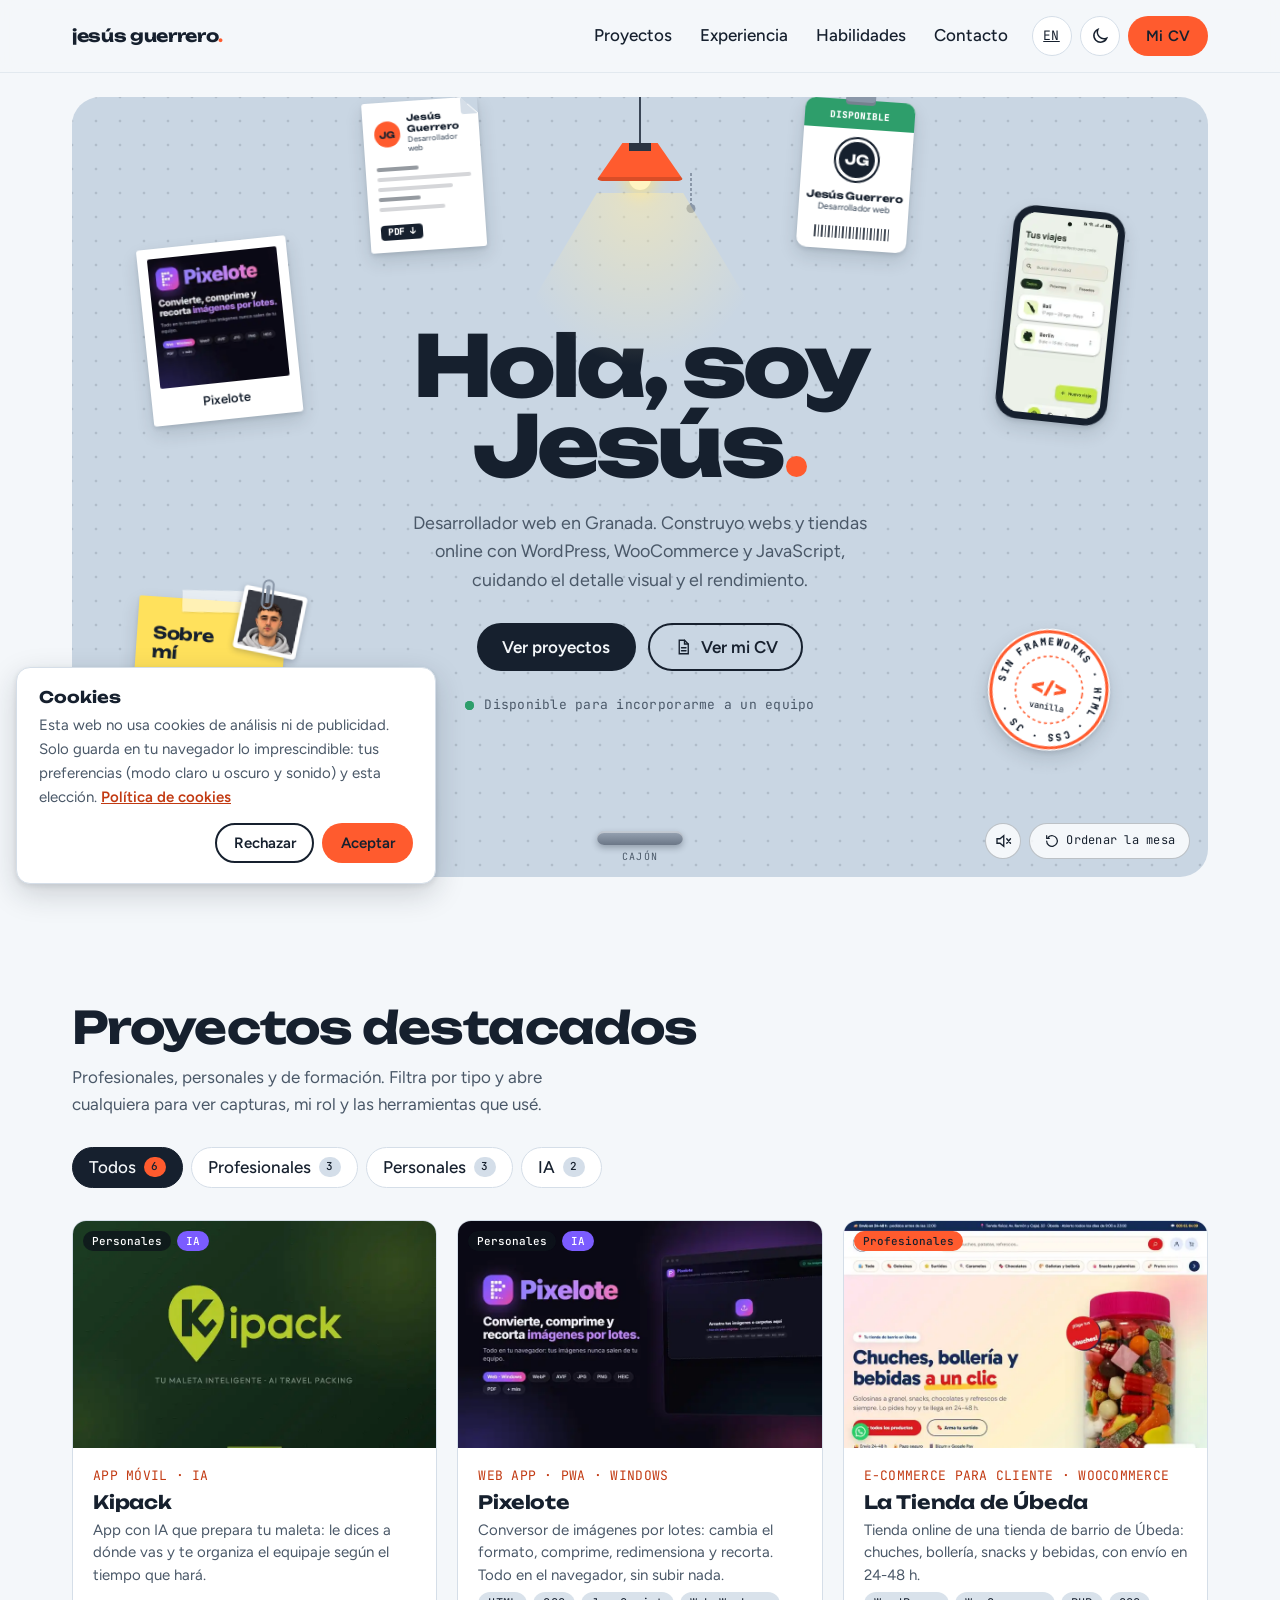
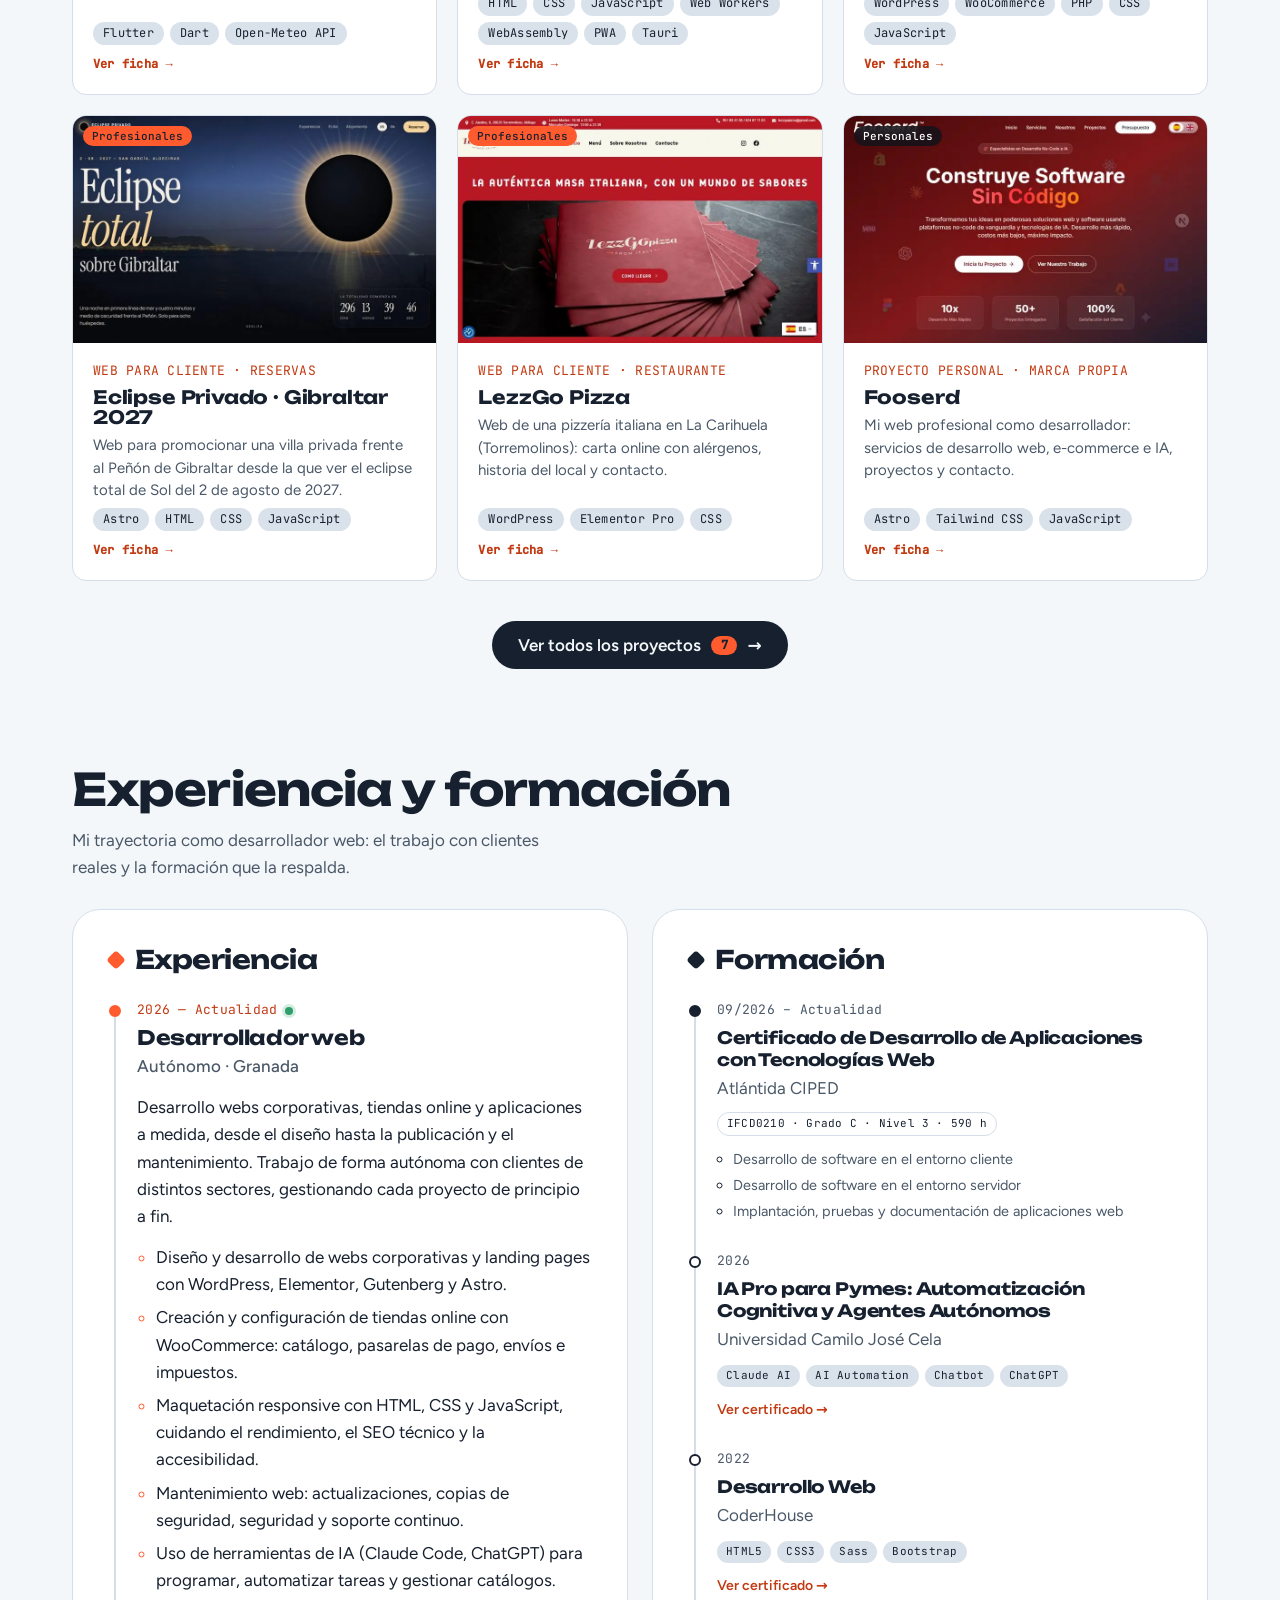
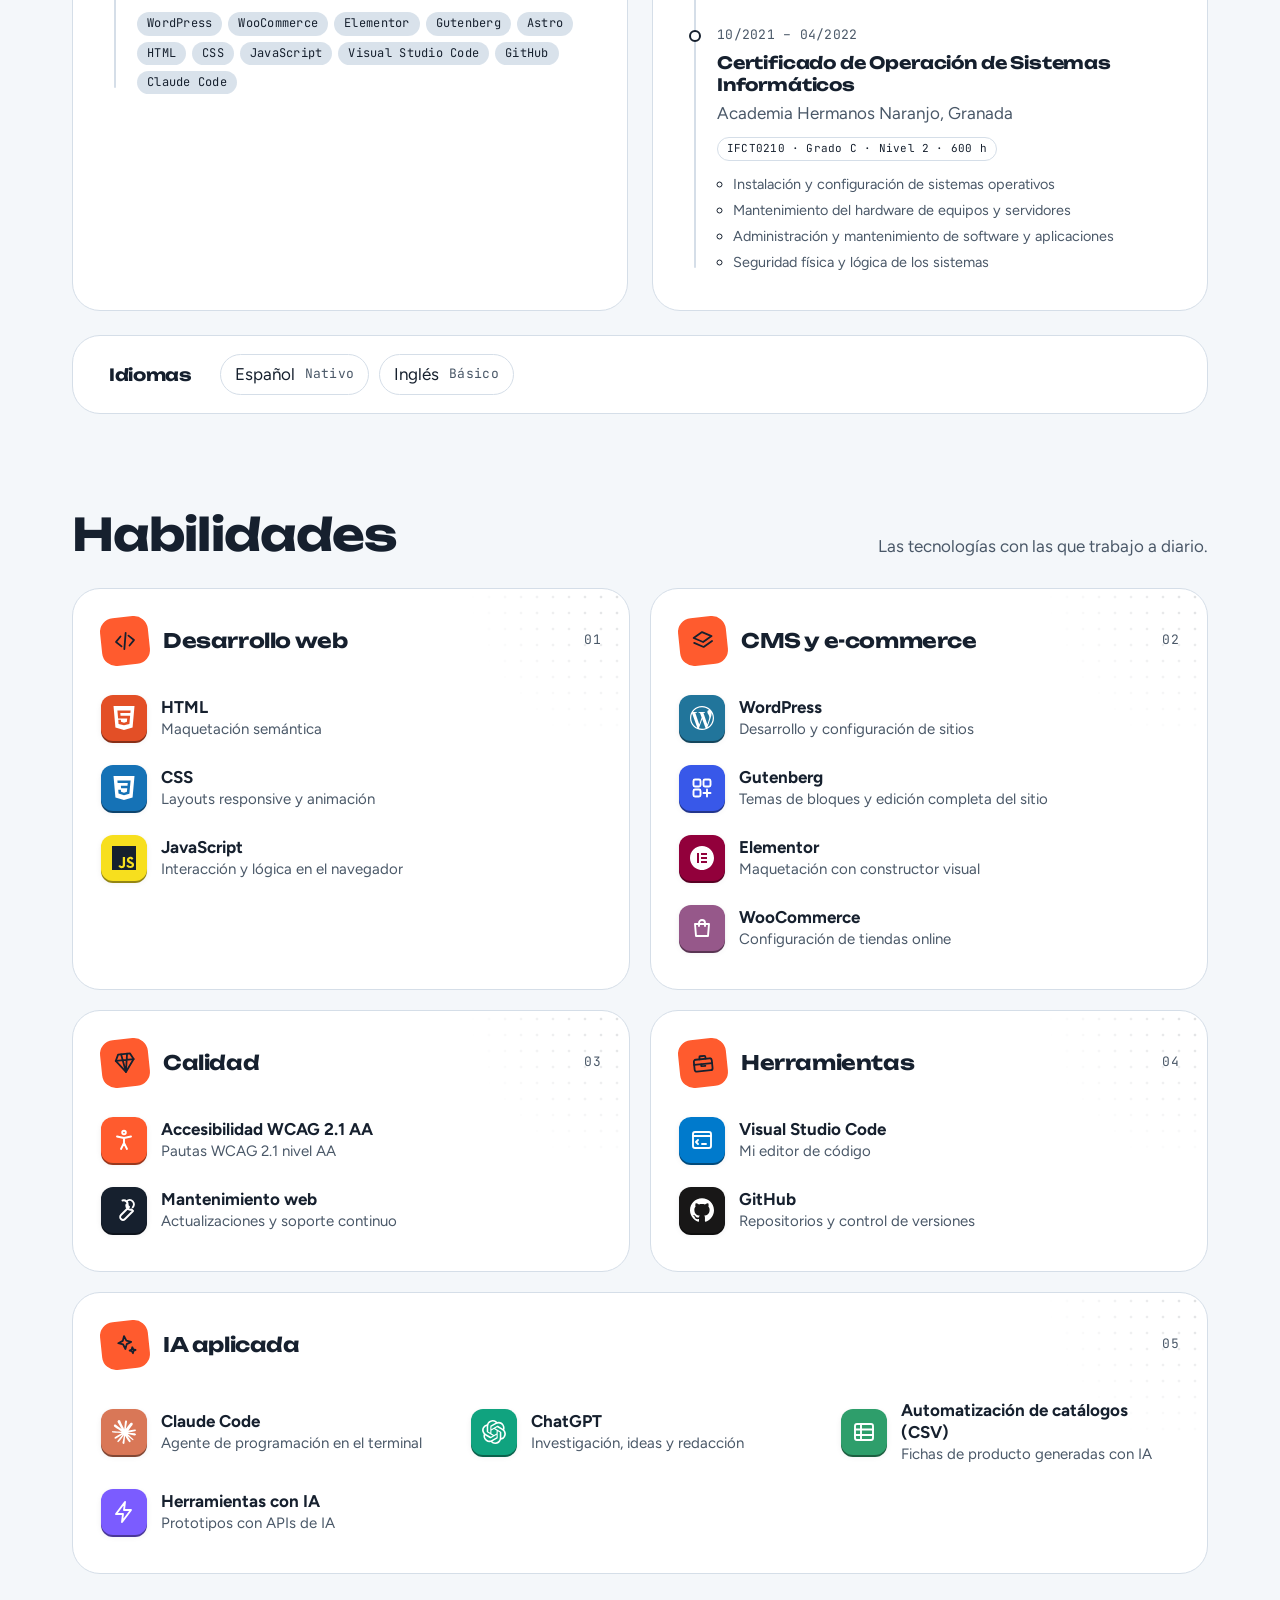
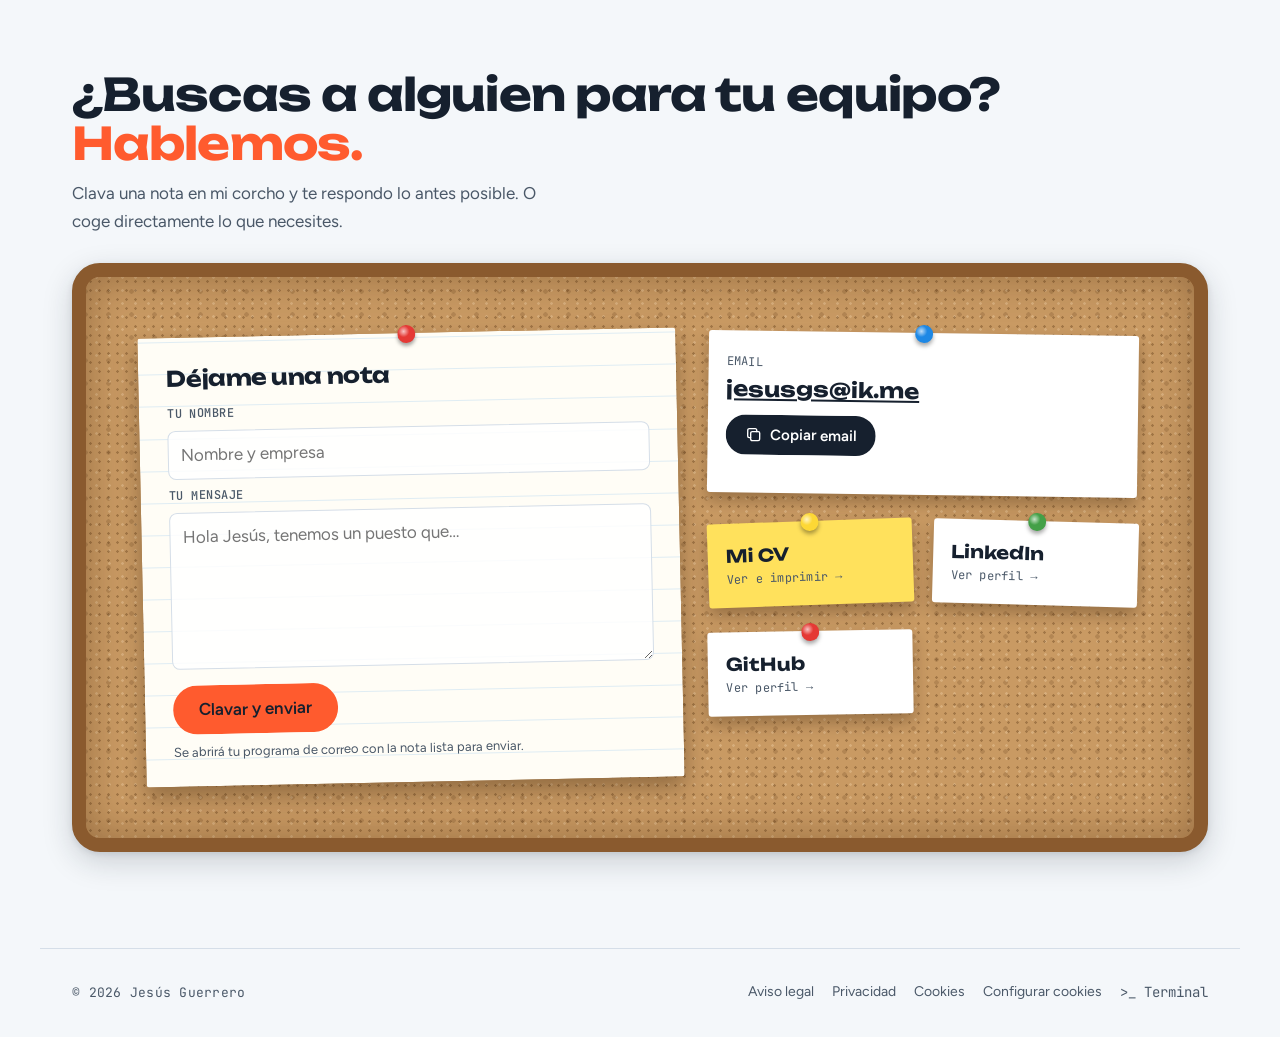
==== index.html @ 88dff540 "Portfolio de Jesús Guerrero: mesa de trabajo interactiva Web hecha con HTML, CSS y JavaScript, sin f" ====
<!doctype html>
<html lang="es">
<head>
  <meta charset="utf-8">
  <meta name="viewport" content="width=device-width, initial-scale=1">
  <title>Jesús Guerrero · Desarrollador web</title>
  <meta name="description" content="Portfolio de Jesús Guerrero, desarrollador web en Granada. WordPress, WooCommerce y JavaScript.">
  <meta name="color-scheme" content="light dark">
  <meta name="theme-color" content="#F4F7FA" media="(prefers-color-scheme: light)">
  <meta name="theme-color" content="#0E141C" media="(prefers-color-scheme: dark)">

  <!-- Idiomas (si cambias de dominio, actualízalo aquí y en las demás páginas) -->
  <link rel="canonical" href="https://portfolio-jesus-guerrero.vercel.app/">
  <link rel="alternate" hreflang="es" href="https://portfolio-jesus-guerrero.vercel.app/">
  <link rel="alternate" hreflang="en" href="https://portfolio-jesus-guerrero.vercel.app/en/">
  <link rel="alternate" hreflang="x-default" href="https://portfolio-jesus-guerrero.vercel.app/">
  <meta property="og:locale" content="es_ES">
  <meta property="og:locale:alternate" content="en_GB">
  <meta property="og:title" content="Jesús Guerrero · Desarrollador web">
  <meta property="og:description" content="Portfolio de Jesús Guerrero, desarrollador web en Granada. WordPress, WooCommerce y JavaScript.">
  <meta property="og:type" content="website">

  <!-- Tema antes de pintar, para evitar parpadeo -->
  <script>
    (function () {
      var t = null;
      try { t = localStorage.getItem('theme'); } catch (e) {}
      if (t !== 'light' && t !== 'dark') {
        t = matchMedia('(prefers-color-scheme: dark)').matches ? 'dark' : 'light';
      }
      document.documentElement.dataset.theme = t;
    })();
  </script>
  <link rel="preload" href="/fonts/figtree-latin-1.woff2" as="font" type="font/woff2" crossorigin>
  <link rel="preload" href="/fonts/unbounded-latin-5.woff2" as="font" type="font/woff2" crossorigin>
  <link rel="stylesheet" href="/css/fonts.css?v=48">

  <link rel="stylesheet" href="/css/base.css?v=48">
  <link rel="stylesheet" href="/css/layout.css?v=48">
  <link rel="stylesheet" href="/css/desk.css?v=48">
  <link rel="stylesheet" href="/css/sheet.css?v=48">
  <link rel="stylesheet" href="/css/components.css?v=48">
  <link rel="stylesheet" href="/css/legal.css?v=48">
  <link rel="stylesheet" href="/css/extras.css?v=48">

  <script type="module" src="/js/main.js?v=48"></script>
</head>
<body>
  <a class="skip-link" href="#main">Saltar al contenido</a>

  <header class="site-header">
    <nav class="nav container" aria-label="Principal">
      <a class="nav__logo" href="#top">jesús guerrero<span class="nav__dot">.</span></a>

      <ul class="nav__links" role="list">
        <li><a href="#proyectos">Proyectos</a></li>
        <li><a href="#experiencia">Experiencia</a></li>
        <li><a href="#habilidades">Habilidades</a></li>
        <li><a href="#contacto">Contacto</a></li>
      </ul>

      <div class="nav__tools">
        <a class="icon-btn mono" href="/en/" hreflang="en" lang="en" aria-label="English version">EN</a>
        <button class="icon-btn" type="button" id="theme-toggle" aria-pressed="false">
          <svg class="icon icon--sun" viewBox="0 0 24 24" aria-hidden="true"><circle cx="12" cy="12" r="4.5"/><path d="M12 2v2.5M12 19.5V22M2 12h2.5M19.5 12H22M4.9 4.9l1.8 1.8M17.3 17.3l1.8 1.8M4.9 19.1l1.8-1.8M17.3 6.7l1.8-1.8"/></svg>
          <svg class="icon icon--moon" viewBox="0 0 24 24" aria-hidden="true"><path d="M20 14.5A8 8 0 0 1 9.5 4a8 8 0 1 0 10.5 10.5Z"/></svg>
        </button>
        <a class="btn btn--accent btn--sm" href="/cv/"><span class="nav__cta-long">Mi </span>CV</a>
      </div>
    </nav>
  </header>

  <main id="main">
    <!-- HERO / MESA — los objetos los pinta js/desk.js -->
    <section class="hero container" id="top" aria-labelledby="hero-title">
      <div class="desk" id="desk">
        <div class="desk__headline">
          <h1 class="hero__title" id="hero-title">
            <span class="hero__line">Hola, soy</span>
            <span class="hero__line"><span class="hero__name">Jesús</span><span class="hero__dot">.</span></span>
          </h1>
          <p class="hero__lead">Desarrollador web en Granada. Construyo webs y tiendas online con WordPress, WooCommerce y JavaScript, cuidando el detalle visual y el rendimiento.</p>
          <div class="hero__actions">
            <a class="btn btn--ink" href="#proyectos">Ver proyectos</a>
            <a class="btn btn--ghost" href="/cv/"><svg class="icon" viewBox="0 0 24 24" aria-hidden="true"><path d="M7 3h7l5 5v13H7z"/><path d="M14 3v5h5M10 13h6M10 17h6"/></svg>Ver mi CV</a>
          </div>
          <p class="hero__status mono"><span class="status-dot" aria-hidden="true"></span>Disponible para incorporarme a un equipo</p>
        </div>
      </div>
    </section>

    <!-- PROYECTOS — los pinta js/projects.js desde js/data/projects.js -->
    <section class="section container" id="proyectos" aria-labelledby="projects-title">
      <div class="section__head">
        <h2 class="section__title" id="projects-title">Proyectos destacados</h2>
        <p class="section__intro">Profesionales, personales y de formación. Filtra por tipo y abre cualquiera para ver capturas, mi rol y las herramientas que usé.</p>
      </div>
      <div class="filters" id="project-filters" role="group" aria-label="Filtrar proyectos por tipo"></div>
      <p class="visually-hidden" id="filter-status" role="status"></p>
      <ul class="cards cards--grid" id="project-grid" role="list" data-limit="6"></ul>
      <div class="more">
        <a class="btn btn--ink" id="more-projects" href="/proyectos/">Ver todos los proyectos <span class="more__count mono" id="more-count" aria-hidden="true"></span><span class="more__arrow" aria-hidden="true">→</span></a>
      </div>
    </section>

    <!-- EXPERIENCIA — la pinta js/experience.js desde js/data/experience.js -->
    <section class="section container" id="experiencia" aria-labelledby="exp-title">
      <div class="section__head">
        <h2 class="section__title" id="exp-title">Experiencia y formación</h2>
        <p class="section__intro">Mi trayectoria como desarrollador web: el trabajo con clientes reales y la formación que la respalda.</p>
      </div>
      <div class="path">
        <div class="path__col">
          <h3 class="path__title"><span class="path__badge path__badge--work" aria-hidden="true"></span>Experiencia</h3>
          <ol class="tl" id="exp-jobs" role="list"></ol>
        </div>
        <div class="path__col">
          <h3 class="path__title"><span class="path__badge path__badge--edu" aria-hidden="true"></span>Formación</h3>
          <ol class="tl" id="exp-education" role="list"></ol>
        </div>
      </div>
      <div class="langs">
        <h3 class="langs__title">Idiomas</h3>
        <ul class="langs__list" id="exp-languages" role="list"></ul>
      </div>
    </section>

    <!-- HABILIDADES — las pinta js/skills.js desde js/data/skills.js -->
    <section class="section container" id="habilidades" aria-labelledby="skills-title">
      <div class="section__head">
        <h2 class="section__title" id="skills-title">Habilidades</h2>
        <p class="section__intro">Las tecnologías con las que trabajo a diario.</p>
      </div>
      <ul class="skills" id="skills-grid" role="list"></ul>
    </section>

    <!-- CONTACTO — corcho: nota (abre el correo), email, CV y perfiles. Datos en js/data/site.js -->
    <section class="section container" id="contacto" aria-labelledby="contact-title">
      <div class="section__head">
        <h2 class="section__title" id="contact-title">¿Buscas a alguien para tu equipo? <span class="contact__accent">Hablemos.</span></h2>
        <p class="section__intro">Clava una nota en mi corcho y te respondo lo antes posible. O coge directamente lo que necesites.</p>
      </div>

      <div class="cork">
        <form class="cork-note" id="note-form" novalidate>
          <span class="pin pin--red" aria-hidden="true"></span>
          <h3 class="cork-note__title">Déjame una nota</h3>
          <label class="cork-note__label" for="note-name">Tu nombre</label>
          <input class="cork-note__input" id="note-name" name="name" type="text" autocomplete="name" placeholder="Nombre y empresa">
          <label class="cork-note__label" for="note-msg">Tu mensaje</label>
          <textarea class="cork-note__input cork-note__area" id="note-msg" name="message" rows="5" placeholder="Hola Jesús, tenemos un puesto que…" required></textarea>
          <button class="btn btn--accent" type="submit">Clavar y enviar</button>
          <p class="cork-note__hint">Se abrirá tu programa de correo con la nota lista para enviar.</p>
        </form>

        <ul class="cork__pins" role="list">
          <li class="cork-card cork-card--email">
            <span class="pin pin--blue" aria-hidden="true"></span>
            <p class="cork-card__label mono">Email</p>
            <a class="cork-card__email" id="contact-email" href="#">…</a>
            <button class="btn btn--ink btn--sm" type="button" id="copy-email"><svg class="icon" viewBox="0 0 24 24" aria-hidden="true"><rect x="8" y="8" width="12" height="12" rx="2"/><path d="M16 8V6a2 2 0 0 0-2-2H6a2 2 0 0 0-2 2v8a2 2 0 0 0 2 2h2"/></svg>Copiar email</button>
            <span class="cork-card__status mono" id="copy-status" role="status"></span>
          </li>
          <li>
            <a class="cork-card cork-card--cv" href="/cv/">
              <span class="pin pin--yellow" aria-hidden="true"></span>
              <span class="cork-card__title">Mi CV</span>
              <span class="cork-card__sub mono">Ver e imprimir →</span>
            </a>
          </li>
          <li>
            <a class="cork-card cork-card--in" id="link-linkedin" target="_blank" rel="noopener">
              <span class="pin pin--green" aria-hidden="true"></span>
              <span class="cork-card__title">LinkedIn</span>
              <span class="cork-card__sub mono">Ver perfil →</span>
            </a>
          </li>
          <li>
            <a class="cork-card cork-card--gh" id="link-github" target="_blank" rel="noopener">
              <span class="pin pin--red" aria-hidden="true"></span>
              <span class="cork-card__title">GitHub</span>
              <span class="cork-card__sub mono">Ver perfil →</span>
            </a>
          </li>
        </ul>
      </div>
    </section>
  </main>

  <footer class="site-footer container">
    <p class="mono">© <span id="year"></span> Jesús Guerrero</p>
    <ul class="footer-legal" role="list">
      <li><a href="/aviso-legal/">Aviso legal</a></li>
      <li><a href="/privacidad/">Privacidad</a></li>
      <li><a href="/cookies/">Cookies</a></li>
      <li><button type="button" data-cookie-settings>Configurar cookies</button></li>
      <li><button type="button" data-open-terminal>&gt;_ Terminal</button></li>
    </ul>
  </footer>
</body>
</html>
---- css/fonts.css ----
/* Fuentes alojadas en la propia web (sin Google Fonts). Licencia SIL Open Font License. */
/* latin-ext */
@font-face {
  font-family: 'Figtree';
  font-style: normal;
  font-weight: 400;
  font-display: swap;
  src: url(/fonts/figtree-latin-ext-0.woff2) format('woff2');
  unicode-range: U+0100-02BA, U+02BD-02C5, U+02C7-02CC, U+02CE-02D7, U+02DD-02FF, U+0304, U+0308, U+0329, U+1D00-1DBF, U+1E00-1E9F, U+1EF2-1EFF, U+2020, U+20A0-20AB, U+20AD-20C4, U+2113, U+2C60-2C7F, U+A720-A7FF;
}
/* latin */
@font-face {
  font-family: 'Figtree';
  font-style: normal;
  font-weight: 400;
  font-display: swap;
  src: url(/fonts/figtree-latin-1.woff2) format('woff2');
  unicode-range: U+0000-00FF, U+0131, U+0152-0153, U+02BB-02BC, U+02C6, U+02DA, U+02DC, U+0304, U+0308, U+0329, U+2000-206F, U+20AC, U+2122, U+2191, U+2193, U+2212, U+2215, U+FEFF, U+FFFD;
}
/* latin-ext */
@font-face {
  font-family: 'Figtree';
  font-style: normal;
  font-weight: 500;
  font-display: swap;
  src: url(/fonts/figtree-latin-ext-0.woff2) format('woff2');
  unicode-range: U+0100-02BA, U+02BD-02C5, U+02C7-02CC, U+02CE-02D7, U+02DD-02FF, U+0304, U+0308, U+0329, U+1D00-1DBF, U+1E00-1E9F, U+1EF2-1EFF, U+2020, U+20A0-20AB, U+20AD-20C4, U+2113, U+2C60-2C7F, U+A720-A7FF;
}
/* latin */
@font-face {
  font-family: 'Figtree';
  font-style: normal;
  font-weight: 500;
  font-display: swap;
  src: url(/fonts/figtree-latin-1.woff2) format('woff2');
  unicode-range: U+0000-00FF, U+0131, U+0152-0153, U+02BB-02BC, U+02C6, U+02DA, U+02DC, U+0304, U+0308, U+0329, U+2000-206F, U+20AC, U+2122, U+2191, U+2193, U+2212, U+2215, U+FEFF, U+FFFD;
}
/* latin-ext */
@font-face {
  font-family: 'Figtree';
  font-style: normal;
  font-weight: 600;
  font-display: swap;
  src: url(/fonts/figtree-latin-ext-0.woff2) format('woff2');
  unicode-range: U+0100-02BA, U+02BD-02C5, U+02C7-02CC, U+02CE-02D7, U+02DD-02FF, U+0304, U+0308, U+0329, U+1D00-1DBF, U+1E00-1E9F, U+1EF2-1EFF, U+2020, U+20A0-20AB, U+20AD-20C4, U+2113, U+2C60-2C7F, U+A720-A7FF;
}
/* latin */
@font-face {
  font-family: 'Figtree';
  font-style: normal;
  font-weight: 600;
  font-display: swap;
  src: url(/fonts/figtree-latin-1.woff2) format('woff2');
  unicode-range: U+0000-00FF, U+0131, U+0152-0153, U+02BB-02BC, U+02C6, U+02DA, U+02DC, U+0304, U+0308, U+0329, U+2000-206F, U+20AC, U+2122, U+2191, U+2193, U+2212, U+2215, U+FEFF, U+FFFD;
}
/* latin-ext */
@font-face {
  font-family: 'Figtree';
  font-style: normal;
  font-weight: 700;
  font-display: swap;
  src: url(/fonts/figtree-latin-ext-0.woff2) format('woff2');
  unicode-range: U+0100-02BA, U+02BD-02C5, U+02C7-02CC, U+02CE-02D7, U+02DD-02FF, U+0304, U+0308, U+0329, U+1D00-1DBF, U+1E00-1E9F, U+1EF2-1EFF, U+2020, U+20A0-20AB, U+20AD-20C4, U+2113, U+2C60-2C7F, U+A720-A7FF;
}
/* latin */
@font-face {
  font-family: 'Figtree';
  font-style: normal;
  font-weight: 700;
  font-display: swap;
  src: url(/fonts/figtree-latin-1.woff2) format('woff2');
  unicode-range: U+0000-00FF, U+0131, U+0152-0153, U+02BB-02BC, U+02C6, U+02DA, U+02DC, U+0304, U+0308, U+0329, U+2000-206F, U+20AC, U+2122, U+2191, U+2193, U+2212, U+2215, U+FEFF, U+FFFD;
}
/* latin-ext */
@font-face {
  font-family: 'JetBrains Mono';
  font-style: normal;
  font-weight: 400;
  font-display: swap;
  src: url(/fonts/jetbrainsmono-latin-ext-2.woff2) format('woff2');
  unicode-range: U+0100-02BA, U+02BD-02C5, U+02C7-02CC, U+02CE-02D7, U+02DD-02FF, U+0304, U+0308, U+0329, U+1D00-1DBF, U+1E00-1E9F, U+1EF2-1EFF, U+2020, U+20A0-20AB, U+20AD-20C4, U+2113, U+2C60-2C7F, U+A720-A7FF;
}
/* latin */
@font-face {
  font-family: 'JetBrains Mono';
  font-style: normal;
  font-weight: 400;
  font-display: swap;
  src: url(/fonts/jetbrainsmono-latin-3.woff2) format('woff2');
  unicode-range: U+0000-00FF, U+0131, U+0152-0153, U+02BB-02BC, U+02C6, U+02DA, U+02DC, U+0304, U+0308, U+0329, U+2000-206F, U+20AC, U+2122, U+2191, U+2193, U+2212, U+2215, U+FEFF, U+FFFD;
}
/* latin-ext */
@font-face {
  font-family: 'JetBrains Mono';
  font-style: normal;
  font-weight: 500;
  font-display: swap;
  src: url(/fonts/jetbrainsmono-latin-ext-2.woff2) format('woff2');
  unicode-range: U+0100-02BA, U+02BD-02C5, U+02C7-02CC, U+02CE-02D7, U+02DD-02FF, U+0304, U+0308, U+0329, U+1D00-1DBF, U+1E00-1E9F, U+1EF2-1EFF, U+2020, U+20A0-20AB, U+20AD-20C4, U+2113, U+2C60-2C7F, U+A720-A7FF;
}
/* latin */
@font-face {
  font-family: 'JetBrains Mono';
  font-style: normal;
  font-weight: 500;
  font-display: swap;
  src: url(/fonts/jetbrainsmono-latin-3.woff2) format('woff2');
  unicode-range: U+0000-00FF, U+0131, U+0152-0153, U+02BB-02BC, U+02C6, U+02DA, U+02DC, U+0304, U+0308, U+0329, U+2000-206F, U+20AC, U+2122, U+2191, U+2193, U+2212, U+2215, U+FEFF, U+FFFD;
}
/* latin-ext */
@font-face {
  font-family: 'Unbounded';
  font-style: normal;
  font-weight: 500;
  font-display: swap;
  src: url(/fonts/unbounded-latin-ext-4.woff2) format('woff2');
  unicode-range: U+0100-02BA, U+02BD-02C5, U+02C7-02CC, U+02CE-02D7, U+02DD-02FF, U+0304, U+0308, U+0329, U+1D00-1DBF, U+1E00-1E9F, U+1EF2-1EFF, U+2020, U+20A0-20AB, U+20AD-20C4, U+2113, U+2C60-2C7F, U+A720-A7FF;
}
/* latin */
@font-face {
  font-family: 'Unbounded';
  font-style: normal;
  font-weight: 500;
  font-display: swap;
  src: url(/fonts/unbounded-latin-5.woff2) format('woff2');
  unicode-range: U+0000-00FF, U+0131, U+0152-0153, U+02BB-02BC, U+02C6, U+02DA, U+02DC, U+0304, U+0308, U+0329, U+2000-206F, U+20AC, U+2122, U+2191, U+2193, U+2212, U+2215, U+FEFF, U+FFFD;
}
/* latin-ext */
@font-face {
  font-family: 'Unbounded';
  font-style: normal;
  font-weight: 700;
  font-display: swap;
  src: url(/fonts/unbounded-latin-ext-4.woff2) format('woff2');
  unicode-range: U+0100-02BA, U+02BD-02C5, U+02C7-02CC, U+02CE-02D7, U+02DD-02FF, U+0304, U+0308, U+0329, U+1D00-1DBF, U+1E00-1E9F, U+1EF2-1EFF, U+2020, U+20A0-20AB, U+20AD-20C4, U+2113, U+2C60-2C7F, U+A720-A7FF;
}
/* latin */
@font-face {
  font-family: 'Unbounded';
  font-style: normal;
  font-weight: 700;
  font-display: swap;
  src: url(/fonts/unbounded-latin-5.woff2) format('woff2');
  unicode-range: U+0000-00FF, U+0131, U+0152-0153, U+02BB-02BC, U+02C6, U+02DA, U+02DC, U+0304, U+0308, U+0329, U+2000-206F, U+20AC, U+2122, U+2191, U+2193, U+2212, U+2215, U+FEFF, U+FFFD;
}
/* latin-ext */
@font-face {
  font-family: 'Unbounded';
  font-style: normal;
  font-weight: 800;
  font-display: swap;
  src: url(/fonts/unbounded-latin-ext-4.woff2) format('woff2');
  unicode-range: U+0100-02BA, U+02BD-02C5, U+02C7-02CC, U+02CE-02D7, U+02DD-02FF, U+0304, U+0308, U+0329, U+1D00-1DBF, U+1E00-1E9F, U+1EF2-1EFF, U+2020, U+20A0-20AB, U+20AD-20C4, U+2113, U+2C60-2C7F, U+A720-A7FF;
}
/* latin */
@font-face {
  font-family: 'Unbounded';
  font-style: normal;
  font-weight: 800;
  font-display: swap;
  src: url(/fonts/unbounded-latin-5.woff2) format('woff2');
  unicode-range: U+0000-00FF, U+0131, U+0152-0153, U+02BB-02BC, U+02C6, U+02DA, U+02DC, U+0304, U+0308, U+0329, U+2000-206F, U+20AC, U+2122, U+2191, U+2193, U+2212, U+2215, U+FEFF, U+FFFD;
}
---- css/base.css ----
/* ==========================================================
   Base: tokens, tema claro/oscuro, reset y tipografía
   ========================================================== */

:root {
  /* Marca (fijos en ambos temas) */
  --c-accent: #FF5B2E;          /* naranja: fondos y detalles, no texto pequeño sobre blanco */
  --c-postit: #FFE15C;
  --c-ink-fixed: #16202E;       /* tinta para texto sobre naranja / post-it */

  /* Tema claro */
  --c-bg: #F4F7FA;
  --c-surface: #FFFFFF;
  --c-text: #16202E;
  --c-muted: #4A5868;
  --c-border: #D5DEE8;
  --c-desk: #C9D6E3;
  --c-desk-dot: rgba(22, 32, 46, .14);
  --c-accent-text: #C23A12;     /* naranja oscurecido: contraste AA como texto */
  --c-focus: #16202E;
  --shadow-sm: 0 1px 2px rgba(22, 32, 46, .08), 0 2px 6px rgba(22, 32, 46, .06);
  --shadow-lg: 0 10px 30px rgba(22, 32, 46, .18), 0 2px 6px rgba(22, 32, 46, .10);

  /* Tipos */
  --f-display: "Unbounded", system-ui, sans-serif;
  --f-body: "Figtree", system-ui, -apple-system, "Segoe UI", sans-serif;
  --f-mono: "JetBrains Mono", ui-monospace, "Cascadia Mono", monospace;

  /* Escala */
  --radius-sm: 8px;
  --radius: 14px;
  --radius-lg: 28px;
  --container: 1200px;
  --gutter: clamp(16px, 4vw, 32px);
  --nav-h: 72px;

  --ease-out: cubic-bezier(.2, .8, .2, 1);
}

/* Tema oscuro (elegido por el usuario o por el sistema) */
:root[data-theme="dark"] {
  --c-bg: #0E141C;
  --c-surface: #17202B;
  --c-text: #E8EEF5;
  --c-muted: #A3B0BF;
  --c-border: #2A3646;
  --c-desk: #243142;
  --c-desk-dot: rgba(232, 238, 245, .12);
  --c-accent-text: #FF7A52;
  --c-focus: #FFE15C;
  --shadow-sm: 0 1px 2px rgba(0, 0, 0, .4), 0 2px 6px rgba(0, 0, 0, .3);
  --shadow-lg: 0 14px 34px rgba(0, 0, 0, .55), 0 2px 6px rgba(0, 0, 0, .4);
}

/* Respaldo sin JS: sigue al sistema */
@media (prefers-color-scheme: dark) {
  :root:not([data-theme]) {
    --c-bg: #0E141C;
    --c-surface: #17202B;
    --c-text: #E8EEF5;
    --c-muted: #A3B0BF;
    --c-border: #2A3646;
    --c-desk: #243142;
    --c-desk-dot: rgba(232, 238, 245, .12);
    --c-accent-text: #FF7A52;
    --c-focus: #FFE15C;
  }
}

/* ---------- Reset ---------- */
*, *::before, *::after { box-sizing: border-box; }
* { margin: 0; }
html {
  -webkit-text-size-adjust: 100%;
  scroll-behavior: smooth;
  scroll-padding-top: calc(var(--nav-h) + 16px);
}
body {
  min-height: 100vh;
  background: var(--c-bg);
  color: var(--c-text);
  font-family: var(--f-body);
  font-size: 1.0625rem;
  line-height: 1.6;
  -webkit-font-smoothing: antialiased;
  transition: background-color .3s, color .3s;
}
img, svg, video { display: block; max-width: 100%; }
button, input, select, textarea { font: inherit; color: inherit; }
button { cursor: pointer; }
a { color: inherit; }
ul[role="list"] { list-style: none; padding: 0; }

@media (prefers-reduced-motion: reduce) {
  html { scroll-behavior: auto; }
  *, *::before, *::after {
    animation-duration: .01ms !important;
    transition-duration: .01ms !important;
  }
}

/* ---------- Foco visible ---------- */
:focus-visible {
  outline: 3px solid var(--c-focus);
  outline-offset: 3px;
  border-radius: 4px;
}

/* ---------- Tipografía ---------- */
h1, h2, h3 {
  font-family: var(--f-display);
  font-weight: 700;
  line-height: 1.1;
  letter-spacing: -.02em;
}
.mono {
  font-family: var(--f-mono);
  font-size: .8125rem;
  letter-spacing: .02em;
}
.eyebrow {
  text-transform: uppercase;
  color: var(--c-muted);
}
.muted { color: var(--c-muted); }

/* ---------- Utilidades ---------- */
.container {
  width: 100%;
  max-width: var(--container);
  margin-inline: auto;
  padding-inline: var(--gutter);
}
.visually-hidden {
  position: absolute !important;
  width: 1px; height: 1px;
  overflow: hidden;
  clip: rect(0 0 0 0);
  white-space: nowrap;
}
.skip-link {
  position: absolute;
  left: 16px; top: -100px;
  z-index: 100;
  padding: .6em 1em;
  background: var(--c-text);
  color: var(--c-bg);
  border-radius: var(--radius-sm);
}
.skip-link:focus { top: 16px; }

/* ---------- Botones ---------- */
.btn {
  display: inline-flex;
  align-items: center;
  justify-content: center;
  gap: .5em;
  min-height: 48px;
  padding: .7em 1.4em;
  border: 2px solid transparent;
  border-radius: 999px;
  font-weight: 600;
  text-decoration: none;
  line-height: 1.2;
  transition: transform .2s var(--ease-out), background-color .2s, box-shadow .2s;
}
.btn:hover { transform: translateY(-2px); }
.btn:active { transform: translateY(0); }
.btn--sm { min-height: 40px; padding: .5em 1.1em; font-size: .9375rem; }
.btn--accent { background: var(--c-accent); color: var(--c-ink-fixed); }
.btn--accent:hover { box-shadow: 0 6px 16px rgba(255, 91, 46, .35); }
.btn--ink { background: var(--c-text); color: var(--c-bg); }
.btn--ghost { border-color: currentColor; background: transparent; }

.icon-btn {
  display: inline-grid;
  place-items: center;
  width: 40px; height: 40px;
  border: 1px solid var(--c-border);
  border-radius: 999px;
  background: var(--c-surface);
  transition: background-color .2s, border-color .2s;
}
.icon-btn:hover { border-color: var(--c-text); }
.icon {
  width: 20px; height: 20px;
  fill: none;
  stroke: currentColor;
  stroke-width: 1.8;
  stroke-linecap: round;
}
/* Muestra el icono del tema al que se cambiará */
.icon--moon { display: none; }
:root[data-theme="light"] .icon--sun { display: none; }
:root[data-theme="light"] .icon--moon { display: block; }
---- css/layout.css ----
/* ==========================================================
   Layout: nav, hero (estructura), secciones, footer
   ========================================================== */

/* ---------- Nav ---------- */
.site-header {
  position: sticky;
  top: 0;
  z-index: 50;
  background: color-mix(in srgb, var(--c-bg) 85%, transparent);
  backdrop-filter: blur(10px);
  -webkit-backdrop-filter: blur(10px);
  border-bottom: 1px solid color-mix(in srgb, var(--c-border) 60%, transparent);
}
.nav {
  display: flex;
  align-items: center;
  gap: 24px;
  height: var(--nav-h);
}
.nav__logo {
  font-family: var(--f-display);
  font-weight: 700;
  font-size: 1.05rem;
  text-decoration: none;
  letter-spacing: -.02em;
  white-space: nowrap;
}
.nav__dot { color: var(--c-accent); }
.nav__links {
  display: flex;
  gap: 28px;
  margin-left: auto;
}
.nav__links a {
  text-decoration: none;
  font-weight: 500;
  padding-block: 6px;
  background: linear-gradient(currentColor, currentColor) left bottom / 0 2px no-repeat;
  transition: background-size .25s var(--ease-out);
}
.nav__links a:hover { background-size: 100% 2px; }
.nav__tools {
  display: flex;
  align-items: center;
  gap: 8px;
}

@media (max-width: 640px) {
  .nav { gap: 12px; }
  .nav__links { display: none; }
  .nav__tools { margin-left: auto; }
}

/* ---------- Hero / mesa (estructura base) ---------- */
.hero { padding-block: 24px 48px; }

.desk {
  position: relative;
  min-height: clamp(700px, calc(100vh - var(--nav-h) - 48px), 780px);
  display: grid;
  place-items: center;
  padding: 48px 24px;
  border-radius: var(--radius-lg);
  background-color: var(--c-desk);
  background-image: radial-gradient(var(--c-desk-dot) 1.5px, transparent 1.6px);
  background-size: 24px 24px;
  background-position: 12px 12px;
  overflow: hidden;
  isolation: isolate; /* los z-index de los objetos no salen de la mesa */
  transition: background-color .3s;
}

.desk__headline {
  position: relative;
  z-index: 1;
  max-width: 600px;
  text-align: center;
}
.hero__title {
  margin-block: 0 22px;
  font-size: clamp(2.8rem, 6.6vw, 6rem);
  font-weight: 800;
  line-height: .95;
  letter-spacing: -.045em;
}
.hero__line {
  display: block;
  white-space: nowrap;
}
/* Punto final: círculo naranja de acento (el "." sigue en el texto para lectores) */
.hero__dot {
  display: inline-block;
  width: .25em;
  height: .25em;
  margin-left: .05em;
  border-radius: 50%;
  background: var(--c-accent);
  color: transparent;
  line-height: 0;
  overflow: hidden;
  vertical-align: baseline;
}

.hero__lead {
  max-width: 44ch;
  margin-inline: auto;
  font-size: clamp(1.0625rem, 1.4vw, 1.2rem);
  color: var(--c-muted);
}
.hero__actions {
  display: flex;
  flex-wrap: wrap;
  justify-content: center;
  gap: 12px;
  margin-top: 28px;
}

/* ---------- Secciones ---------- */
.section { padding-block: clamp(56px, 8vw, 96px); }
.section + .section { padding-top: 0; }
.section__title {
  font-size: clamp(1.8rem, 4vw, 2.8rem);
  margin-bottom: 32px;
}

/* ---------- Footer ---------- */
.site-footer {
  padding-block: 32px;
  color: var(--c-muted);
  border-top: 1px solid var(--c-border);
}


/* ---------- Estado de disponibilidad (hero) ---------- */
.hero__status {
  display: inline-flex;
  align-items: center;
  gap: 10px;
  margin-top: 24px;
  color: var(--c-muted);
}
.status-dot {
  position: relative;
  width: 9px;
  height: 9px;
  border-radius: 50%;
  background: #2E9E6B;
}
.status-dot::after {
  content: "";
  position: absolute;
  inset: 0;
  border-radius: 50%;
  background: #2E9E6B;
  animation: ping 2s ease-out infinite;
}
@keyframes ping {
  to { transform: scale(2.6); opacity: 0; }
}
@media (prefers-reduced-motion: reduce) {
  .status-dot::after { animation: none; }
}

/* Con 4 enlaces, el menú pasa a modo compacto antes */
@media (max-width: 900px) {
  .nav__links { display: none; }
  .nav__tools { margin-left: auto; }
}

@media (max-width: 480px) {
  .nav__cta-long { display: none; }
}
.nav__tools .btn--sm { gap: .3em; }
.nav__links a[aria-current="page"] { background-size: 100% 2px; color: var(--c-accent-text); }

/* Escritorio estrecho: menú más compacto para que quepa todo */
@media (max-width: 1100px) {
  .nav { gap: 16px; }
  .nav__links { gap: 20px; }
  .nav__cta-long { display: none; }
}
@media (max-width: 480px) {
  .hero__status { font-size: .6875rem; }
}
---- css/desk.css ----
/* ==========================================================
   Mesa: capa de objetos, pista, botón de ordenar y cada objeto
   ========================================================== */

.desk {
  --obj-shadow: 0 2px 4px rgba(22, 32, 46, .12), 0 8px 18px rgba(22, 32, 46, .14);
  --obj-shadow-lift: 0 10px 18px rgba(22, 32, 46, .16), 0 26px 50px rgba(22, 32, 46, .26);
  --paper: #FFFFFF;
  --paper-ink: #16202E;
}
:root[data-theme="dark"] .desk {
  --obj-shadow: 0 2px 4px rgba(0, 0, 0, .35), 0 8px 18px rgba(0, 0, 0, .35);
  --obj-shadow-lift: 0 10px 18px rgba(0, 0, 0, .4), 0 26px 50px rgba(0, 0, 0, .55);
  --paper: #F2F4F7;
}

.desk__objects {
  position: absolute;
  inset: 0;
  z-index: 2;
  pointer-events: none;
}

/* ---------- Objeto genérico ---------- */
.desk-obj {
  position: absolute;
  left: 0;
  top: 0;
  padding: 0;
  border: 0;
  background: none;
  color: var(--paper-ink);
  text-align: left;
  pointer-events: auto;
  touch-action: none;           /* el arrastre táctil no hace scroll */
  user-select: none;
  -webkit-user-select: none;
  -webkit-tap-highlight-color: transparent;
  cursor: grab;
  will-change: transform;
}
.desk-obj__art {
  display: block;
  border-radius: inherit;
  box-shadow: var(--obj-shadow);
  transition: box-shadow .25s var(--ease-out);
}
.desk-obj.is-dragging { cursor: grabbing; }
.desk-obj.is-dragging .desk-obj__art { box-shadow: var(--obj-shadow-lift); }
.desk-obj:focus-visible {
  outline: 3px solid var(--c-focus);
  outline-offset: 6px;
}
.desk-obj img { width: 100%; height: 100%; object-fit: cover; -webkit-user-drag: none; }
.desk-obj i, .desk-obj b { display: block; }

/* Ocultos hasta que JS los coloca (evita el salto inicial) */
.desk:not(.is-ready) .desk__objects { visibility: hidden; }

/* ---------- Polaroid ---------- */
.obj-polaroid .desk-obj__art {
  width: 150px;
  padding: 10px 10px 0;
  background: var(--paper);
  border-radius: 3px;
}
.obj-polaroid__photo {
  display: block;
  aspect-ratio: 1;
  overflow: hidden;
  border-radius: 2px;
  background: linear-gradient(150deg, #F7D9C4, #CFE3DA);
}
.obj-polaroid__caption {
  display: block;
  padding: 9px 2px 12px;
  font: 600 .8125rem/1.2 var(--f-body);
  text-align: center;
}
[data-id="inc-london"] .obj-polaroid__photo {
  background: linear-gradient(160deg, #1D2A3B, #3A4C63);
  --mini-ink: rgba(255, 255, 255, .75);
  --mini-soft: rgba(255, 255, 255, .25);
}

/* Mini web dibujada (miniatura provisional) */
.mini-web {
  --mini-ink: rgba(22, 32, 46, .7);
  display: flex;
  flex-direction: column;
  gap: 6px;
  height: 100%;
  padding: 12px;
}
.mini-web__bar { height: 6px; width: 40%; border-radius: 3px; background: var(--mini-ink); opacity: .5; }
.mini-web__h { height: 12px; width: 80%; margin-top: 10px; border-radius: 3px; background: var(--mini-ink); }
.mini-web__p { height: 5px; width: 90%; border-radius: 3px; background: var(--mini-ink); opacity: .35; }
.mini-web__p--short { width: 60%; }
.mini-web__block { flex: 1; margin-top: 6px; border-radius: 4px; background: var(--c-accent); opacity: .85; }
[data-id="inc-london"] .mini-web__block { background: var(--mini-soft); }

/* ---------- Móvil con mini tienda ---------- */
.obj-phone .desk-obj__art {
  width: 112px;
  height: 214px;
  padding: 7px;
  border-radius: 22px;
  background: #16202E;
}
.obj-phone__screen {
  display: flex;
  flex-direction: column;
  gap: 7px;
  height: 100%;
  padding: 10px 8px;
  border-radius: 16px;
  background: #FFFFFF;
}
.obj-phone__top {
  display: flex;
  align-items: center;
  gap: 5px;
  font: 700 .5625rem/1.1 var(--f-display);
  letter-spacing: -.01em;
}
.obj-phone__top i { width: 10px; height: 10px; flex: none; border-radius: 3px; background: var(--c-accent); }
.obj-phone__grid {
  display: grid;
  grid-template-columns: 1fr 1fr;
  gap: 6px;
  flex: 1;
}
.obj-phone__item { display: flex; flex-direction: column; gap: 3px; }
.obj-phone__item i { flex: 1; border-radius: 5px; background: #E7EDF3; }
.obj-phone__item:nth-child(1) i { background: #F6E0B3; }
.obj-phone__item:nth-child(4) i { background: #D9E6D2; }
.obj-phone__item b { height: 4px; width: 70%; border-radius: 2px; background: #16202E; opacity: .5; }
.obj-phone__cta { height: 16px; border-radius: 999px; background: var(--c-accent); }

/* ---------- Post-it ---------- */
.obj-postit .desk-obj__art {
  position: relative;
  width: 148px;
  height: 148px;
  padding: 26px 16px 16px;
  background: var(--c-postit);
  border-radius: 2px 2px 14px 2px;
}
.obj-postit__tape {
  position: absolute;
  top: -10px;
  left: 50%;
  width: 62px;
  height: 22px;
  translate: -50% 0;
  rotate: -3deg;
  background: rgba(255, 255, 255, .55);
  box-shadow: 0 1px 2px rgba(0, 0, 0, .08);
}
.obj-postit__title {
  display: block;
  font: 700 1.05rem/1.15 var(--f-display);
  letter-spacing: -.02em;
}
.obj-postit__lines { display: flex; flex-direction: column; gap: 8px; margin-top: 16px; }
.obj-postit__lines i { height: 3px; border-radius: 2px; background: rgba(22, 32, 46, .28); }
.obj-postit__lines i:nth-child(2) { width: 80%; }
.obj-postit__lines i:nth-child(3) { width: 55%; }

/* ---------- Sello WCAG ---------- */
.obj-stamp .desk-obj__art {
  width: 122px;
  height: 122px;
  border-radius: 50%;
  background: var(--paper);
}
.obj-stamp__svg { width: 100%; height: 100%; }
.obj-stamp__ring { fill: none; stroke: var(--c-accent); stroke-width: 3; }
.obj-stamp__ring--thin { stroke-width: 1.5; stroke-dasharray: 3 3; }
.obj-stamp__around {
  font: 600 9.5px var(--f-mono);
  letter-spacing: 1.6px;
  fill: #16202E;
}
.obj-stamp__aa { font: 800 20px var(--f-display); fill: var(--c-accent); }
.obj-stamp__wcag { font: 500 8.5px var(--f-mono); fill: #16202E; }

/* ---------- Billete de avión ---------- */
.obj-ticket .desk-obj__art {
  position: relative;
  display: grid;
  grid-template-columns: 1fr 56px;
  width: 232px;
  height: 96px;
  border-radius: 10px;
  background: var(--paper);
  overflow: hidden;
}
.obj-ticket__main {
  display: flex;
  flex-direction: column;
  justify-content: center;
  gap: 2px;
  padding: 0 14px 0 16px;
  border-left: 6px solid var(--c-accent);
}
.obj-ticket__kicker { font: 500 .5625rem/1 var(--f-mono); letter-spacing: .14em; color: #4A5868; }
.obj-ticket__route { font: 700 1.3rem/1.15 var(--f-display); letter-spacing: -.02em; }
.obj-ticket__plane { color: var(--c-accent); font-size: .9em; }
.obj-ticket__name { font: 600 .75rem/1.2 var(--f-body); color: #4A5868; }
.obj-ticket__stub {
  display: grid;
  place-items: center;
  border-left: 2px dashed #C9D3DE;
}
.obj-ticket__barcode {
  width: 26px;
  height: 64px;
  background: repeating-linear-gradient(0deg, #16202E 0 2px, transparent 2px 4px, #16202E 4px 5px, transparent 5px 8px);
}

/* ---------- Tecla "hola" ---------- */
.obj-key .desk-obj__art {
  width: 86px;
  height: 86px;
  padding: 5px 5px 10px;
  border-radius: 16px;
  background: #CBD4DE;
}
.obj-key__cap {
  display: grid;
  place-items: center;
  height: 100%;
  border-radius: 12px;
  background: linear-gradient(180deg, #FFFFFF, #EEF2F6);
  font: 500 1rem/1 var(--f-mono);
}
.obj-key:active .obj-key__cap { translate: 0 2px; }

/* ---------- Pista y botón de ordenar ---------- */
.desk__hint,
.desk__reset {
  position: absolute;
  bottom: 18px;
  z-index: 1000;
  font-size: .75rem;
}
.desk__hint {
  left: 22px;
  color: var(--c-muted);
  pointer-events: none;
}
.desk__hint-touch { display: none; }
.desk__reset {
  right: 18px;
  display: inline-flex;
  align-items: center;
  gap: 6px;
  min-height: 36px;
  padding: 6px 14px;
  border: 1px solid color-mix(in srgb, var(--c-text) 25%, transparent);
  border-radius: 999px;
  background: color-mix(in srgb, var(--c-surface) 80%, transparent);
  transition: background-color .2s, border-color .2s;
}
.desk__reset:hover { border-color: var(--c-text); background: var(--c-surface); }
.desk__reset .icon { width: 16px; height: 16px; }

/* Tamaño intermedio: titular más estrecho para dejar sitio a los objetos */
@media (max-width: 1100px) and (min-width: 821px) {
  .desk__headline { max-width: 460px; }
}

/* ---------- Móvil: sin arrastre, objetos apilados bajo el titular ---------- */
@media (max-width: 820px) {
  .desk {
    display: block;
    min-height: 0;
    padding: 40px 16px 24px;
  }
  .desk__objects {
    position: static;
    display: flex;
    flex-wrap: wrap;
    justify-content: center;
    align-items: center;
    gap: 28px 22px;
    margin-top: 44px;
  }
  .desk-obj {
    position: relative;
    transform: rotate(var(--rot)) !important;
    touch-action: manipulation;
    cursor: pointer;
  }
  .desk__hint {
    position: static;
    margin-top: 28px;
    text-align: center;
  }
  .desk__hint-pointer { display: none; }
  .desk__hint-touch { display: inline; }
  .desk__reset { display: none; }
}

/* ---------- Hoja de CV ---------- */
.obj-cv .desk-obj__art {
  position: relative;
  display: flex;
  flex-direction: column;
  gap: 12px;
  width: 116px;
  height: 150px;
  padding: 12px 11px;
  border-radius: 3px;
  /* esquina doblada */
  background:
    linear-gradient(225deg, transparent 12px, var(--paper) 12px);
}
.obj-cv .desk-obj__art::after {
  content: "";
  position: absolute;
  top: 0;
  right: 0;
  width: 17px;
  height: 17px;
  background: linear-gradient(225deg, transparent 50%, #D5DEE8 50%);
  border-bottom-left-radius: 3px;
}
.obj-cv__head { display: flex; align-items: center; gap: 7px; }
.obj-cv .obj-cv__avatar {
  display: grid;
  place-items: center;
  flex: none;
  width: 26px;
  height: 26px;
  border-radius: 50%;
  background: var(--c-accent);
  color: #16202E;
  font: 700 .5625rem/1 var(--f-display);
  font-style: normal;
}
.obj-cv__who { display: grid; line-height: 1.15; }
.obj-cv__who b { font: 700 .5625rem/1.2 var(--f-display); }
.obj-cv__who small { font: 500 .5rem/1.2 var(--f-body); color: #4A5868; }
.obj-cv__lines { display: grid; gap: 6px; }
.obj-cv__lines i { height: 4px; border-radius: 2px; background: rgba(22, 32, 46, .18); }
.obj-cv__lines i:nth-child(1) { width: 45%; background: rgba(22, 32, 46, .45); }
.obj-cv__lines i:nth-child(3) { width: 80%; }
.obj-cv__lines i:nth-child(4) { width: 45%; background: rgba(22, 32, 46, .45); }
.obj-cv__lines i:nth-child(5) { width: 70%; }
.obj-cv__pdf {
  align-self: flex-start;
  margin-top: auto;
  padding: 3px 7px;
  border-radius: 4px;
  background: #16202E;
  color: #FFFFFF;
  font: 600 .5625rem/1 var(--f-mono);
  letter-spacing: .06em;
}

/* ---------- Acreditación (experiencia) ---------- */
.obj-badge .desk-obj__art {
  position: relative;
  display: flex;
  flex-direction: column;
  align-items: center;
  width: 110px;
  height: 150px;
  padding-bottom: 11px;
  border-radius: 10px;
  background: var(--paper);
  overflow: visible;
}
.obj-badge__clip {
  position: absolute;
  top: -9px;
  width: 30px;
  height: 14px;
  border-radius: 4px;
  background: #8A97A8;
  box-shadow: inset 0 -3px 0 rgba(0, 0, 0, .15);
}
.obj-badge__top {
  align-self: stretch;
  padding: 12px 0 8px;
  border-radius: 10px 10px 0 0;
  background: #2E9E6B;
  color: #FFFFFF;
  font: 700 .5625rem/1 var(--f-mono);
  letter-spacing: .12em;
  text-align: center;
}
.obj-badge__avatar {
  display: grid;
  place-items: center;
  width: 42px;
  height: 42px;
  margin-top: 10px;
  border: 3px solid var(--paper);
  border-radius: 50%;
  background: #16202E;
  color: #FFFFFF;
  font: 700 .875rem/1 var(--f-display);
  box-shadow: 0 0 0 2px #16202E;
}
.obj-badge__name { margin-top: 9px; font: 700 .625rem/1.2 var(--f-display); }
.obj-badge__role { font: 500 .5625rem/1.3 var(--f-body); color: #4A5868; }
.obj-badge__bar {
  width: 70%;
  height: 12px;
  margin-top: auto;
  background: repeating-linear-gradient(90deg, #16202E 0 2px, transparent 2px 4px, #16202E 4px 5px, transparent 5px 7px);
  opacity: .8;
}

/* Escritorio: el titular baja un poco para dejar la franja superior a los objetos */
@media (min-width: 821px) {
  .desk { padding: 150px 24px 80px; }
}

/* Móvil con captura real de la app */
.obj-phone__screen--img { padding: 0; overflow: hidden; }
.obj-phone__screen--img img { width: 100%; height: 100%; object-fit: cover; object-position: top; }

/* Foto en la acreditación */
.obj-badge__avatar { overflow: hidden; }
.obj-badge__avatar img { width: 100%; height: 100%; object-fit: cover; border-radius: 50%; }

/* Post-it con foto sujeta con un clip */
.obj-postit__photo {
  position: absolute;
  top: -14px;
  right: -16px;
  width: 64px;
  height: 64px;
  padding: 4px;
  background: #FFFFFF;
  border-radius: 4px;
  box-shadow: 0 2px 6px rgba(22, 32, 46, .25);
  rotate: 8deg;
}
.obj-postit__photo img {
  width: 100%;
  height: 100%;
  object-fit: cover;
  border-radius: 2px;
}
/* Clip metálico dibujado con bordes */
.obj-postit__clip {
  position: absolute;
  top: -10px;
  left: 18px;
  width: 12px;
  height: 30px;
  border: 2px solid #8A97A8;
  border-radius: 6px;
  rotate: -6deg;
}
.obj-postit__clip::after {
  content: "";
  position: absolute;
  inset: 4px 2px;
  border: 2px solid #8A97A8;
  border-bottom: 0;
  border-radius: 4px 4px 0 0;
}
.obj-postit__title { padding-right: 34px; }

/* ==========================================================
   Lámpara colgante: claro/oscuro
   ========================================================== */
.lamp {
  position: absolute;
  top: 0;
  left: 50%;
  z-index: 1;
  display: flex;
  flex-direction: column;
  align-items: center;
  width: 110px;
  padding: 0;
  border: 0;
  background: none;
  translate: -50% 0;
  transform-origin: 50% 0;
  cursor: pointer;
  -webkit-tap-highlight-color: transparent;
}
.lamp__cable {
  width: 2px;
  height: 46px;
  background: #3A4656;
}
.lamp__head {
  position: relative;
  display: flex;
  flex-direction: column;
  align-items: center;
}
.lamp__shade {
  position: relative;
  z-index: 1;
  width: 88px;
  height: 38px;
  background: var(--c-accent);
  clip-path: polygon(30% 0, 70% 0, 100% 100%, 0 100%);
  border-radius: 6px;
  box-shadow: inset 0 -4px 0 rgba(0, 0, 0, .15);
}
.lamp__shade::before {
  /* casquillo */
  content: "";
  position: absolute;
  top: 0;
  left: 50%;
  width: 22px;
  height: 8px;
  translate: -50% 0;
  background: #2A3442;
}
.lamp__bulb {
  width: 22px;
  height: 12px;
  margin-top: -3px;
  border-radius: 0 0 12px 12px;
  background: #FFF4C2;
  box-shadow: 0 0 16px 6px rgba(255, 225, 120, .75);
  transition: background .3s, box-shadow .3s;
}
/* Cadena para "tirar" */
.lamp__chain {
  position: absolute;
  top: 30px;
  right: -8px;
  width: 2px;
  height: 34px;
  background: repeating-linear-gradient(#8A97A8 0 3px, transparent 3px 5px);
  transition: height .15s;
}
.lamp__chain i {
  position: absolute;
  bottom: -6px;
  left: 50%;
  width: 9px;
  height: 9px;
  translate: -50% 0;
  border-radius: 50%;
  background: #8A97A8;
}
.lamp:hover .lamp__chain { height: 40px; }
/* Cono de luz (solo con la lámpara encendida = modo claro) */
.lamp__light {
  position: absolute;
  top: 96px;
  left: 50%;
  width: 360px;
  height: 230px;
  translate: -50% 0;
  background: radial-gradient(ellipse 50% 100% at 50% 0, rgba(255, 236, 170, .55), transparent 75%);
  clip-path: polygon(38% 0, 62% 0, 100% 100%, 0 100%);
  pointer-events: none;
  transition: opacity .4s;
}
.lamp:focus-visible { outline: none; }
.lamp:focus-visible .lamp__shade { outline: 3px solid var(--c-focus); outline-offset: 4px; }

/* Apagada (modo oscuro) */
.lamp.is-off .lamp__bulb { background: #5A6474; box-shadow: none; }
.lamp.is-off .lamp__light { opacity: 0; }
.lamp.is-off .lamp__cable { background: #5A6474; }

/* Tirón: balanceo corto */
.lamp.is-pulled { animation: lamp-swing 1.1s var(--ease-out); }
.lamp.is-pulled .lamp__chain { animation: lamp-pull .35s ease-out; }
@keyframes lamp-swing {
  20% { rotate: 7deg; }
  45% { rotate: -5deg; }
  70% { rotate: 2.5deg; }
  85% { rotate: -1deg; }
}
@keyframes lamp-pull {
  40% { height: 50px; }
}

/* Foco de luz que sigue al cursor (modo oscuro, escritorio) */
.desk.has-spot::after {
  content: "";
  position: absolute;
  inset: 0;
  z-index: 5;
  pointer-events: none;
  opacity: 0;
  background: radial-gradient(circle 280px at var(--mx, 50%) var(--my, 120px), rgba(255, 225, 150, .10), rgba(3, 6, 12, .32) 72%);
  transition: opacity .5s;
}
:root[data-theme="dark"] .desk.has-spot::after { opacity: 1; }

@media (prefers-reduced-motion: reduce) {
  .lamp.is-pulled, .lamp.is-pulled .lamp__chain { animation: none; }
}

/* Móvil: la mesa es estática; el cambio de tema queda en el menú */
@media (max-width: 820px) {
  .lamp { display: none; }
  .desk.has-spot::after { display: none; }
}
/* El titular queda por encima de la sombra para que siempre se lea bien */
:root[data-theme="dark"] .desk.has-spot .desk__headline { z-index: 6; }

/* ---------- Herramientas de la mesa (sonido + ordenar) ---------- */
.desk__tools {
  position: absolute;
  right: 18px;
  bottom: 18px;
  z-index: 1000;
  display: flex;
  gap: 8px;
}
.desk__tools .desk__reset { position: static; }
.desk__sound {
  display: grid;
  place-items: center;
  width: 36px;
  height: 36px;
  padding: 0;
  border: 1px solid color-mix(in srgb, var(--c-text) 25%, transparent);
  border-radius: 999px;
  background: color-mix(in srgb, var(--c-surface) 80%, transparent);
  color: var(--c-text);
  transition: background-color .2s, border-color .2s;
}
.desk__sound:hover { border-color: var(--c-text); background: var(--c-surface); }
.desk__sound[aria-pressed="true"] { background: var(--c-accent); border-color: var(--c-accent); color: var(--c-ink-fixed); }
.desk__sound .icon { width: 18px; height: 18px; }
@media (max-width: 820px) {
  .desk__tools { display: none; }
}

/* ---------- Cursor: lápiz sobre la mesa, mano sobre los objetos ---------- */
@media (hover: hover) and (pointer: fine) {
  .desk:not(.is-static) { cursor: url("data:image/svg+xml,%3Csvg xmlns='http://www.w3.org/2000/svg' width='28' height='28' viewBox='0 0 28 28'%3E%3Cg transform='rotate(45 14 14)'%3E%3Crect x='11' y='2' width='6' height='18' rx='1' fill='%23FFE15C' stroke='%2316202E' stroke-width='1.5'/%3E%3Crect x='11' y='2' width='6' height='4' fill='%23FF8A9A' stroke='%2316202E' stroke-width='1.5'/%3E%3Cpath d='M11 20l3 6 3-6z' fill='%23F3D6B0' stroke='%2316202E' stroke-width='1.5' stroke-linejoin='round'/%3E%3Cpath d='M13.2 24.4l.8 1.6.8-1.6z' fill='%2316202E'/%3E%3C/g%3E%3C/svg%3E") 3 25, crosshair; }
  .desk:not(.is-static) .desk__headline { cursor: auto; }
  .desk:not(.is-static) .desk__headline a,
  .desk:not(.is-static) .desk__tools button,
  .desk:not(.is-static) .lamp { cursor: pointer; }
}
---- css/sheet.css ----
/* ==========================================================
   Ficha (<dialog> modal): sencilla o de proyecto con galería
   ========================================================== */

.sheet {
  width: min(640px, calc(100% - 32px));
  max-height: calc(100dvh - 48px);
  margin: auto;
  padding: 0;
  border: 0;
  border-radius: var(--radius-lg);
  background: var(--c-surface);
  color: var(--c-text);
  box-shadow: var(--shadow-lg);
  overflow: auto;
  overscroll-behavior: contain;
}
.sheet--project { width: min(1000px, calc(100% - 32px)); }
.sheet::backdrop {
  background: rgba(14, 20, 28, .6);
  backdrop-filter: blur(4px);
  -webkit-backdrop-filter: blur(4px);
}
.sheet[open] { animation: sheet-in .28s var(--ease-out); }
.sheet[open]::backdrop { animation: fade-in .28s ease; }
@keyframes sheet-in { from { opacity: 0; transform: translateY(16px) scale(.98); } }
@keyframes fade-in { from { opacity: 0; } }

:root.has-sheet { overflow: hidden; }

.sheet__inner { position: relative; }
.sheet__close {
  position: absolute;
  top: 16px;
  right: 16px;
  z-index: 2;
  box-shadow: var(--shadow-sm);
}

/* ---------- Galería ---------- */
.gallery {
  display: grid;
  gap: 10px;
  padding: 14px 14px 0;
}
.gallery__stage {
  position: relative;
  aspect-ratio: 16 / 10;
  border-radius: calc(var(--radius-lg) - 8px);
  background: var(--c-desk);
  overflow: hidden;
}
.gallery__img {
  width: 100%;
  height: 100%;
  object-fit: contain;
  animation: fade-in .3s ease;
}
.gallery--empty .gallery__stage { padding: clamp(24px, 5vw, 56px) clamp(24px, 5vw, 56px) 0; }

.gallery__nav {
  position: absolute;
  top: 50%;
  display: grid;
  place-items: center;
  width: 44px;
  height: 44px;
  translate: 0 -50%;
  border: 0;
  border-radius: 50%;
  background: color-mix(in srgb, var(--c-surface) 88%, transparent);
  color: var(--c-text);
  box-shadow: var(--shadow-sm);
  transition: scale .2s var(--ease-out), background-color .2s;
}
.gallery__nav:hover { scale: 1.08; background: var(--c-surface); }
.gallery__nav--prev { left: 12px; }
.gallery__nav--next { right: 12px; }
.gallery__counter {
  position: absolute;
  left: 14px;
  bottom: 12px;
  padding: 3px 10px;
  border-radius: 999px;
  background: rgba(14, 20, 28, .7);
  color: #FFFFFF;
  font-size: .75rem;
}

.gallery__thumbs {
  display: flex;
  gap: 8px;
  overflow-x: auto;
  scrollbar-width: thin;
}
.gallery__thumb {
  flex: none;
  width: 96px;
  aspect-ratio: 16 / 10;
  padding: 0;
  border: 2px solid transparent;
  border-radius: 8px;
  background: var(--c-desk);
  overflow: hidden;
  opacity: .6;
  transition: opacity .2s, border-color .2s;
}
.gallery__thumb img { width: 100%; height: 100%; object-fit: cover; }
.gallery__thumb:hover { opacity: 1; }
.gallery__thumb[aria-current="true"] {
  border-color: var(--c-accent);
  opacity: 1;
}

/* ---------- Contenido ---------- */
.sheet__content {
  display: grid;
  gap: 28px;
  padding: clamp(24px, 4vw, 40px);
}
@media (min-width: 760px) {
  .sheet--project .sheet__content { grid-template-columns: 1fr 260px; gap: 40px; }
}
.sheet__content--simple { display: block; padding: clamp(28px, 5vw, 44px); }

.sheet__label {
  display: flex;
  align-items: center;
  gap: 8px;
  padding-right: 48px;
  color: var(--c-accent-text);
  text-transform: uppercase;
}
.sheet--project .sheet__label { padding-right: 0; }
.sheet__title {
  margin-block: 10px 14px;
  font-size: clamp(1.6rem, 4vw, 2.2rem);
}
.sheet__summary { font-size: 1.0625rem; }

.sheet__rows {
  display: grid;
  margin-top: 24px;
  border-top: 1px solid var(--c-border);
}
.sheet__rows > div {
  display: grid;
  grid-template-columns: 110px 1fr;
  gap: 16px;
  padding-block: 14px;
  border-bottom: 1px solid var(--c-border);
}
.sheet__rows dt {
  font: 500 .8125rem/1.6 var(--f-mono);
  color: var(--c-muted);
}
.sheet__rows dd { margin: 0; }
@media (max-width: 520px) {
  .sheet__rows > div { grid-template-columns: 1fr; gap: 4px; }
}

/* Barra lateral: tipo, año, tecnologías, herramientas, enlaces */
.sheet__aside {
  display: grid;
  align-content: start;
  gap: 22px;
}
@media (min-width: 760px) {
  .sheet__aside {
    padding-left: 32px;
    border-left: 1px solid var(--c-border);
  }
}
.sheet__fact-title {
  margin-bottom: 8px;
  font-size: .75rem;
  font-weight: 500;
  color: var(--c-muted);
  text-transform: uppercase;
  letter-spacing: .06em;
}
.sheet__chips {
  display: flex;
  flex-wrap: wrap;
  gap: 6px;
  padding: 0;
  list-style: none;
}
.sheet__chips li {
  padding: 4px 10px;
  border-radius: 999px;
  background: color-mix(in srgb, var(--c-desk) 70%, transparent);
  font-size: .75rem;
}
.sheet__chips--type li { background: var(--c-text); color: var(--c-bg); }

.sheet__actions {
  display: flex;
  flex-wrap: wrap;
  gap: 10px;
  margin-top: 28px;
}
.sheet__aside .sheet__actions { margin-top: 4px; flex-direction: column; }
.sheet__aside .btn { width: 100%; }

.badge {
  padding: 2px 8px;
  border-radius: 999px;
  background: var(--c-postit);
  color: var(--c-ink-fixed);
  font-size: .6875rem;
}

/* Marca visual de datos pendientes */
.is-placeholder {
  padding: 0 4px;
  border: 1px dashed currentColor;
  border-radius: 4px;
  font-family: var(--f-mono);
  font-size: .85em;
  opacity: .75;
}
.is-disabled { pointer-events: none; opacity: .6; }

/* Dibujo provisional cuando el proyecto aún no tiene capturas */
.gallery--empty .card__mock-title { font-size: clamp(1.6rem, 4vw, 2.6rem); }
.gallery--empty .card__mock-lines { align-content: start; gap: 16px; padding: 28px; }
.gallery--empty .card__mock-lines i { height: 10px; }

/* ---------- Ficha tipo Google Play (apps móviles) ---------- */
.store {
  display: grid;
  gap: 18px;
  padding: 14px 14px 0;
}
.store__banner {
  width: 100%;
  height: auto;
  aspect-ratio: 1024 / 500;
  border-radius: calc(var(--radius-lg) - 8px);
  object-fit: cover;
}
.store__head {
  display: flex;
  flex-wrap: wrap;
  align-items: center;
  gap: 16px 18px;
  padding-inline: clamp(10px, 3vw, 26px);
}
.store__icon {
  width: 72px;
  height: 72px;
  flex: none;
  border-radius: 18px;
  box-shadow: var(--shadow-sm);
}
.store__meta { display: grid; gap: 2px; margin-right: auto; }
.store__name { font: 700 1.35rem/1.15 var(--f-display); letter-spacing: -.02em; }
.store__dev { color: #2E9E6B; font-weight: 600; font-size: .9375rem; }
.store__cat { color: var(--c-muted); font-size: .75rem; }

.store__badge { display: inline-grid; justify-items: center; gap: 4px; }
.store__badge-img { width: auto; height: 50px; }
a.store__badge { transition: transform .2s var(--ease-out); }
a.store__badge:hover { transform: translateY(-2px); }
.store__badge.is-soon .store__badge-img { opacity: .55; filter: grayscale(.4); }
.store__soon { font-size: .6875rem; color: var(--c-muted); letter-spacing: .06em; text-transform: uppercase; }

/* Tira de capturas con desplazamiento horizontal, como en la tienda */
.store__shots-wrap { position: relative; }
.store__shots {
  display: flex;
  gap: 12px;
  margin: 0;
  padding: 4px clamp(10px, 3vw, 26px) 10px;
  list-style: none;
  overflow-x: auto;
  scroll-snap-type: x mandatory;
  scroll-padding-inline: clamp(10px, 3vw, 26px);
  scrollbar-width: thin;
}
.store__shots li { flex: none; scroll-snap-align: start; }
.store__shots img {
  width: auto;
  height: clamp(300px, 46vh, 420px);
  aspect-ratio: 9 / 16;
  border-radius: 14px;
  box-shadow: var(--shadow-sm);
}
.store__shots-wrap .gallery__nav { top: calc(50% - 4px); }
@media (max-width: 640px) {
  .store__shots-wrap .gallery__nav { display: none; }
}
.sheet__content--simple .sheet__summary + .sheet__summary { margin-top: 12px; }

/* Ficha "Sobre mí": avatar junto al título */
.sheet__person {
  display: flex;
  align-items: center;
  gap: 20px;
  padding-right: 40px;
  margin-bottom: 18px;
}
.sheet__avatar {
  flex: none;
  width: 104px;
  height: 104px;
  border-radius: 50%;
  border: 4px solid var(--c-surface);
  box-shadow: 0 0 0 2px var(--c-accent), var(--shadow-sm);
  object-fit: cover;
}
.sheet__person .sheet__title { margin-bottom: 0; }
@media (max-width: 480px) {
  .sheet__person { flex-direction: column; align-items: flex-start; gap: 14px; }
  .sheet__avatar { width: 84px; height: 84px; }
}

/* ---------- "Cómo está hecha": código comentado ---------- */
.howto { margin-top: 32px; }
.howto__title {
  margin-bottom: 12px;
  font-size: 1.15rem;
}
.howto__item {
  border: 1px solid var(--c-border);
  border-radius: var(--radius);
  overflow: hidden;
}
.howto__item + .howto__item { margin-top: 10px; }
.howto__item summary {
  display: flex;
  align-items: center;
  justify-content: space-between;
  gap: 12px;
  padding: 12px 16px;
  font-weight: 600;
  cursor: pointer;
  list-style: none;
}
.howto__item summary::-webkit-details-marker { display: none; }
.howto__item summary::after {
  content: "+";
  font: 500 1.2rem/1 var(--f-mono);
  color: var(--c-accent-text);
  transition: rotate .2s;
}
.howto__item[open] summary::after { rotate: 45deg; }
.howto__item summary:hover { background: color-mix(in srgb, var(--c-desk) 35%, transparent); }
.howto__code {
  margin: 0;
  padding: 16px 18px;
  background: #0E141C;
  color: #D7DEE8;
  font: .8125rem/1.65 var(--f-mono);
  overflow-x: auto;
  tab-size: 2;
}
.tk-c { color: #7D8B9C; font-style: italic; }
.tk-s { color: #A5D6A7; }
.tk-k { color: #FF8A65; }
.tk-n { color: #FFE15C; }
.tk-t { color: #82B1FF; }
---- css/components.css ----
/* ==========================================================
   Proyectos (filtros + tarjetas) y bloque de contacto
   ========================================================== */

/* ---------- Cabecera de sección ---------- */
.section__head {
  display: flex;
  flex-wrap: wrap;
  align-items: end;
  justify-content: space-between;
  gap: 12px 40px;
  margin-bottom: 28px;
}
.section__head .section__title { margin-bottom: 0; }
.section__intro {
  max-width: 44ch;
  color: var(--c-muted);
}

/* ---------- Filtros ---------- */
.filters {
  display: flex;
  flex-wrap: wrap;
  gap: 8px;
  margin-bottom: 32px;
}
.chip {
  min-height: 40px;
  padding: 6px 16px;
  border: 1px solid var(--c-border);
  border-radius: 999px;
  background: var(--c-surface);
  font-weight: 500;
  transition: background-color .2s, color .2s, border-color .2s;
}
.chip:hover { border-color: var(--c-text); }
.chip[aria-pressed="true"] {
  border-color: var(--c-text);
  background: var(--c-text);
  color: var(--c-bg);
}

/* ---------- Tarjetas ---------- */
.cards {
  display: grid;
  grid-template-columns: repeat(auto-fill, minmax(min(100%, 320px), 1fr));
  gap: 24px;
}
.card {
  position: relative;
  display: flex;
  flex-direction: column;
  border: 1px solid var(--c-border);
  border-radius: var(--radius);
  background: var(--c-surface);
  overflow: hidden;
  transition: transform .25s var(--ease-out), box-shadow .25s var(--ease-out), border-color .25s;
}
.card[hidden] { display: none; }
.card:hover {
  transform: translateY(-4px);
  box-shadow: var(--shadow-lg);
  border-color: transparent;
}
.card:has(.card__link:focus-visible) {
  outline: 3px solid var(--c-focus);
  outline-offset: 3px;
}

.card__body {
  display: flex;
  flex-direction: column;
  gap: 8px;
  flex: 1;
  padding: 20px 22px 22px;
}
.card__label {
  color: var(--c-accent-text);
  text-transform: uppercase;
}
.card__title {
  font-size: 1.25rem;
  letter-spacing: -.01em;
}
/* El botón del título cubre toda la tarjeta (clic en cualquier parte) */
.card__link {
  padding: 0;
  border: 0;
  background: none;
  font: inherit;
  text-align: left;
  letter-spacing: inherit;
}
.card__link::after {
  content: "";
  position: absolute;
  inset: 0;
  z-index: 1;
}
.card__link:focus-visible { outline: none; }
.card__summary { color: var(--c-muted); }
.card__tags {
  display: flex;
  flex-wrap: wrap;
  gap: 6px;
  margin-top: auto;
  padding-top: 8px;
}
.card__tags li {
  padding: 2px 10px;
  border-radius: 999px;
  background: color-mix(in srgb, var(--c-desk) 70%, transparent);
  font-size: .75rem;
}

/* Miniatura: captura real o ventana de navegador dibujada */
.card__img,
.card__mock {
  aspect-ratio: 16 / 10;
  width: 100%;
}
.card__img { object-fit: cover; }
.card__mock {
  --m-bg: linear-gradient(150deg, #F7D9C4, #CFE3DA);
  --m-ink: rgba(22, 32, 46, .75);
  --m-win: rgba(255, 255, 255, .7);
  display: flex;
  flex-direction: column;
  gap: 10px;
  padding: 24px 24px 0;
  background: var(--m-bg);
  overflow: hidden;
}
.card__mock-bar {
  display: flex;
  gap: 5px;
}
.card__mock-bar i {
  width: 8px;
  height: 8px;
  border-radius: 50%;
  background: var(--m-ink);
  opacity: .35;
}
.card__mock-title {
  margin-top: 6px;
  font: 700 1.2rem/1.1 var(--f-display);
  overflow-wrap: anywhere;
  letter-spacing: -.02em;
  color: var(--m-ink);
}
.card__mock-lines {
  display: grid;
  gap: 7px;
  flex: 1;
  margin-top: 4px;
  padding: 16px;
  border-radius: 10px 10px 0 0;
  background: var(--m-win);
  transition: transform .35s var(--ease-out);
}
.card__mock-lines i {
  height: 6px;
  border-radius: 3px;
  background: var(--m-ink);
  opacity: .25;
}
.card__mock-lines i:nth-child(2) { width: 75%; }
.card__mock-lines i:nth-child(3) { width: 50%; }
.card:hover .card__mock-lines { transform: translateY(-6px); }

[data-mock="tienda-ubeda"] { --m-bg: linear-gradient(150deg, #FFE15C, #FFB08F); }
[data-mock="inc-london"] {
  --m-bg: linear-gradient(160deg, #1D2A3B, #3A4C63);
  --m-ink: rgba(255, 255, 255, .85);
  --m-win: rgba(255, 255, 255, .1);
}
[data-mock="hecho-por-humano"] { --m-bg: linear-gradient(150deg, #FFFFFF, #FFD3C4); }
[data-mock="packing-list-ia"] { --m-bg: linear-gradient(150deg, #C9D6E3, #9FB4CB); }

/* ---------- Contacto ---------- */
.contact {
  position: relative;
  padding: clamp(40px, 7vw, 88px) clamp(24px, 6vw, 80px);
  border-radius: var(--radius-lg);
  background-color: #16202E;
  background-image: radial-gradient(rgba(255, 255, 255, .07) 1.5px, transparent 1.6px);
  background-size: 24px 24px;
  color: #E8EEF5;
  overflow: hidden;
}
:root[data-theme="dark"] .contact {
  background-color: #1A2533;
  border: 1px solid var(--c-border);
}
.contact__eyebrow { color: #A3B0BF; }
.contact__title {
  max-width: 14ch;
  margin-block: 14px 18px;
  font-size: clamp(2rem, 6vw, 4rem);
  font-weight: 800;
}
.contact__accent { color: var(--c-accent); }
.contact__lead {
  max-width: 46ch;
  color: #A3B0BF;
  font-size: 1.125rem;
}
.contact__actions {
  display: flex;
  flex-wrap: wrap;
  align-items: center;
  gap: 16px 24px;
  margin-top: 36px;
}
.contact__email {
  font: 600 clamp(1.1rem, 3vw, 1.6rem)/1.3 var(--f-display);
  letter-spacing: -.01em;
  text-decoration: underline;
  text-decoration-thickness: 2px;
  text-underline-offset: 6px;
  text-decoration-color: var(--c-accent);
  overflow-wrap: anywhere;
}
.contact__email:hover { color: var(--c-postit); }
.contact :focus-visible { outline-color: var(--c-postit); }
.btn .icon { width: 18px; height: 18px; }
.btn.is-done { background: var(--c-postit); }
.contact__status {
  min-width: 10ch;
  color: var(--c-postit);
}

/* ---------- Habilidades ---------- */
.skills {
  display: grid;
  grid-template-columns: repeat(auto-fit, minmax(min(100%, 420px), 1fr));
  gap: 20px;
}
.skill-group {
  position: relative;
  display: flex;
  flex-direction: column;
  gap: 20px;
  padding: 28px;
  border: 1px solid var(--c-border);
  border-radius: var(--radius-lg);
  background: var(--c-surface);
  overflow: hidden;
  transition: border-color .3s, box-shadow .3s var(--ease-out);
}
/* Cuadrícula de puntos como la mesa, en la esquina */
.skill-group::before {
  content: "";
  position: absolute;
  top: 0;
  right: 0;
  width: 180px;
  height: 140px;
  background-image: radial-gradient(var(--c-desk-dot) 1.5px, transparent 1.6px);
  background-size: 16px 16px;
  mask-image: radial-gradient(circle at top right, #000, transparent 70%);
  -webkit-mask-image: radial-gradient(circle at top right, #000, transparent 70%);
  pointer-events: none;
}
.skill-group:hover {
  border-color: transparent;
  box-shadow: var(--shadow-lg);
}

.skill-group__head {
  position: relative;
  display: flex;
  align-items: center;
  gap: 14px;
}
.skill-group__icon {
  display: grid;
  place-items: center;
  flex: none;
  width: 48px;
  height: 48px;
  border-radius: 14px;
  background: var(--c-accent);
  color: var(--c-ink-fixed);
  rotate: -6deg;
  transition: rotate .4s var(--ease-out);
}
.skill-group:hover .skill-group__icon { rotate: 0deg; }
.skill-group__icon svg {
  width: 24px;
  height: 24px;
  fill: none;
  stroke: currentColor;
  stroke-width: 1.8;
  stroke-linecap: round;
  stroke-linejoin: round;
}
.skill-group__title { font-size: 1.25rem; }
.skill-group__num {
  margin-left: auto;
  color: var(--c-muted);
}

.skill-group__list {
  display: grid;
  gap: 4px;
}
.skill {
  display: flex;
  align-items: center;
  gap: 14px;
  padding: 10px;
  margin-inline: -10px;
  border-radius: var(--radius);
  transition: background-color .2s;
}
.skill:hover { background: color-mix(in srgb, var(--c-desk) 45%, transparent); }

.skill__icon {
  display: grid;
  place-items: center;
  flex: none;
  width: 46px;
  height: 46px;
  border-radius: 12px;
  background: var(--brand);
  color: var(--brand-ink, #FFFFFF);
  box-shadow: 0 2px 0 color-mix(in srgb, var(--brand) 60%, #000), var(--shadow-sm);
  transition: transform .3s var(--ease-out);
}
.skill:hover .skill__icon { transform: translateY(-2px) rotate(-6deg) scale(1.06); }
.skill__icon svg { width: 24px; height: 24px; fill: currentColor; }
.skill__icon .is-line {
  fill: none;
  stroke: currentColor;
  stroke-width: 1.9;
  stroke-linecap: round;
  stroke-linejoin: round;
}
:root[data-theme="dark"] .skill__icon:is([data-icon="wrench"], [data-icon="github"]) { background: #3A4C63; }

/* Categoría ancha: ocupa toda la fila y reparte las habilidades en columnas */
.skill-group--wide { grid-column: 1 / -1; }
.skill-group--wide .skill-group__list {
  grid-template-columns: repeat(auto-fit, minmax(min(100%, 300px), 1fr));
  column-gap: 32px;
}

.skill__text { display: grid; gap: 1px; }
.skill__name { font-weight: 700; line-height: 1.3; }
.skill__desc {
  font-size: .9375rem;
  color: var(--c-muted);
  line-height: 1.4;
}

@media (prefers-reduced-motion: reduce) {
  .skill-group__icon { rotate: 0deg; }
}

/* ---------- Proyectos destacados (tarjeta grande) ---------- */
.cards--feature {
  grid-template-columns: 1fr;
  gap: 28px;
}
.card__media { overflow: hidden; }
.card--feature .card__body {
  justify-content: center;
  gap: 12px;
  padding: clamp(24px, 4vw, 48px);
}
.card--feature .card__title { font-size: clamp(1.5rem, 2.6vw, 2.1rem); }
.card--feature .card__summary { font-size: 1.0625rem; }
.card--feature .card__tags { margin-top: 4px; padding-top: 0; }
.card--feature .card__mock-title { font-size: clamp(1.3rem, 2.8vw, 2.1rem); }
.card__num { color: var(--c-muted); }
.card__more {
  margin-top: 6px;
  color: var(--c-accent-text);
  font-weight: 600;
  transition: translate .25s var(--ease-out);
}
.card:hover .card__more { translate: 6px 0; }

@media (min-width: 900px) {
  .card--feature {
    display: grid;
    grid-template-columns: 1.15fr 1fr;
  }
  .card--feature:nth-child(even) .card__media { order: 2; }
  .card--feature .card__mock,
  .card--feature .card__img {
    height: 100%;
    min-height: 340px;
    aspect-ratio: auto;
  }
  .card--feature .card__mock { padding: 40px 40px 0; }
}

[data-mock="este-portfolio"] {
  --m-bg:
    radial-gradient(rgba(22, 32, 46, .16) 1.5px, transparent 1.6px) 0 0 / 18px 18px,
    linear-gradient(150deg, #C9D6E3, #A9BCD0);
}

/* ---------- Contacto: CV y perfiles ---------- */
.contact__title { max-width: 18ch; font-size: clamp(2rem, 5vw, 3.6rem); }
.contact__links {
  display: flex;
  flex-wrap: wrap;
  gap: 12px;
  margin-top: 32px;
  padding: 32px 0 0;
  border-top: 1px solid rgba(232, 238, 245, .14);
  list-style: none;
}
.btn--light { background: #E8EEF5; color: #16202E; }
.btn--outline-light { border-color: rgba(232, 238, 245, .35); color: #E8EEF5; }
.btn--outline-light:hover { border-color: #E8EEF5; }
.btn.is-disabled .is-placeholder { margin-left: 4px; }

/* ---------- Proyectos: rejilla con filtros por tipo ---------- */
.cards--grid { grid-template-columns: repeat(auto-fill, minmax(min(100%, 300px), 1fr)); gap: 20px; }
.card__media { position: relative; }
.card__img { height: auto; aspect-ratio: 16 / 10; object-fit: cover; object-position: top; transition: scale .5s var(--ease-out); }
.card:hover .card__img { scale: 1.03; }
.card__types {
  position: absolute;
  top: 14px;
  left: 14px;
  display: flex;
  flex-wrap: wrap;
  gap: 6px;
  padding: 0;
  list-style: none;
}
.type-pill {
  padding: 4px 11px;
  border-radius: 999px;
  background: rgba(14, 20, 28, .78);
  color: #FFFFFF;
  font: 500 .75rem/1.3 var(--f-mono);
  backdrop-filter: blur(4px);
}
.type-pill[data-type="ia"] { background: #7B5CFF; }
.type-pill[data-type="formacion"] { background: #2E9E6B; }
.type-pill[data-type="profesional"] { background: var(--c-accent); color: var(--c-ink-fixed); }
.cards--grid .card__body { gap: 6px; padding: 18px 20px 20px; }
.cards--grid .card__title { font-size: 1.15rem; }
.cards--grid .card__summary { font-size: .9375rem; line-height: 1.5; }
.cards--grid .card__more { margin-top: 4px; font-size: .75rem; }
.cards--grid .card__mock { padding: 18px 18px 0; gap: 8px; }
.cards--grid .card__mock-title { font-size: 1rem; }
.cards--grid .card__mock-lines { padding: 12px; gap: 6px; }
.cards--grid .type-pill { padding: 3px 9px; font-size: .6875rem; }
.cards--grid .card__types { top: 10px; left: 10px; }

.chip {
  display: inline-flex;
  align-items: center;
  gap: 8px;
}
.chip__count {
  min-width: 22px;
  padding: 1px 6px;
  border-radius: 999px;
  background: color-mix(in srgb, var(--c-desk) 80%, transparent);
  color: var(--c-text);
  font-size: .6875rem;
  text-align: center;
}
.chip[aria-pressed="true"] .chip__count { background: var(--c-accent); color: var(--c-ink-fixed); }

/* Tarjeta de Kipack: el banner se centra para no cortar el logo */
.card__img[src*="kipack"] { object-position: center; }

/* ---------- Botón "Ver todos los proyectos" ---------- */
.more {
  display: flex;
  justify-content: center;
  margin-top: 40px;
}
.more .btn { gap: .6em; }
.more__count {
  min-width: 26px;
  padding: 2px 8px;
  border-radius: 999px;
  background: var(--c-accent);
  color: var(--c-ink-fixed);
  font-size: .75rem;
  text-align: center;
}
.more__arrow { transition: translate .25s var(--ease-out); }
.more .btn:hover .more__arrow { translate: 4px 0; }

/* ---------- Página de todos los proyectos ---------- */
.page-head { padding-block: clamp(40px, 7vw, 80px) 8px; }
.page-head__back {
  display: inline-flex;
  align-items: center;
  gap: 6px;
  color: var(--c-muted);
  text-decoration: none;
}
.page-head__back:hover { color: var(--c-text); }
.page-head__title {
  margin-block: 18px 14px;
  font-size: clamp(2.4rem, 6vw, 4.5rem);
  font-weight: 800;
  letter-spacing: -.04em;
}
.page-head__title .hero__dot { width: .22em; height: .22em; }
.page-head__intro {
  max-width: 56ch;
  color: var(--c-muted);
  font-size: 1.125rem;
}
.section--flush { padding-top: 32px; }
.cta-band {
  display: flex;
  flex-wrap: wrap;
  align-items: center;
  justify-content: space-between;
  gap: 20px;
  padding: clamp(28px, 5vw, 48px);
  border-radius: var(--radius-lg);
  background: var(--c-desk);
  background-image: radial-gradient(var(--c-desk-dot) 1.5px, transparent 1.6px);
  background-size: 24px 24px;
}
.cta-band__title { font-size: clamp(1.4rem, 3vw, 2rem); }
.cta-band__actions { display: flex; flex-wrap: wrap; gap: 12px; }


/* ---------- Experiencia y formación: dos columnas con línea de tiempo ---------- */
.path {
  display: grid;
  gap: 24px;
}
@media (min-width: 900px) {
  .path { grid-template-columns: 1fr 1fr; }
}
.path__col {
  padding: clamp(24px, 3.5vw, 36px);
  border: 1px solid var(--c-border);
  border-radius: var(--radius-lg);
  background: var(--c-surface);
}
.path__title {
  display: flex;
  align-items: center;
  gap: 12px;
  margin-bottom: 26px;
  font-size: clamp(1.3rem, 2.2vw, 1.6rem);
}
.path__badge {
  width: 14px;
  height: 14px;
  border-radius: 4px;
  rotate: 45deg;
}
.path__badge--work { background: var(--c-accent); }
.path__badge--edu { background: var(--c-text); }

/* Línea de tiempo */
.tl {
  position: relative;
  display: grid;
  gap: 28px;
  margin: 0;
  padding: 0 0 0 28px;
  list-style: none;
}
.tl::before {
  content: "";
  position: absolute;
  top: 6px;
  bottom: 6px;
  left: 5px;
  width: 2px;
  border-radius: 2px;
  background: var(--c-border);
}
.tl__item { position: relative; display: grid; gap: 4px; }
.tl__item::before {
  content: "";
  position: absolute;
  top: 5px;
  left: -28px;
  width: 12px;
  height: 12px;
  border-radius: 50%;
  background: var(--c-surface);
  border: 2px solid var(--c-accent);
}
#exp-education .tl__item::before { border-color: var(--c-text); }
.tl__item:first-child::before { background: var(--c-accent); }
#exp-education .tl__item:first-child::before { background: var(--c-text); }

/* Trabajo */
.job__period {
  display: flex;
  align-items: center;
  gap: 8px;
  color: var(--c-accent-text);
  font-size: .8125rem;
}
.job__live {
  width: 8px;
  height: 8px;
  border-radius: 50%;
  background: #2E9E6B;
  box-shadow: 0 0 0 3px rgba(46, 158, 107, .2);
}
.job__role { font-size: 1.25rem; margin-top: 2px; }
.job__company { color: var(--c-muted); font-weight: 500; }
.job__summary { margin-top: 10px; }
.job__highlights {
  display: grid;
  gap: 6px;
  margin: 10px 0 14px;
  padding-left: 1.1em;
}
.job__highlights li::marker { color: var(--c-accent); }

/* Formación */
.edu .edu__period, .edu > .mono.muted { color: var(--c-muted); font-size: .8125rem; }
.edu .aside-item__title {
  margin-top: 2px;
  font: 700 1.0625rem/1.3 var(--f-display);
  letter-spacing: -.01em;
}
.edu > .muted:not(.mono) { color: var(--c-muted); }
.edu__meta {
  justify-self: start;
  margin-top: 6px;
  padding: 2px 9px;
  border: 1px solid var(--c-border);
  border-radius: 999px;
  font-size: .6875rem;
}
.edu__units {
  display: grid;
  gap: 3px;
  margin: 8px 0 0;
  padding-left: 1.1em;
  font-size: .9rem;
  color: var(--c-muted);
}
.edu__units li::marker { color: var(--c-text); }
.edu__tags {
  display: flex;
  flex-wrap: wrap;
  gap: 6px;
  margin: 8px 0 0;
  padding: 0;
  list-style: none;
}
.edu__tags li {
  padding: 2px 9px;
  border-radius: 999px;
  background: color-mix(in srgb, var(--c-desk) 70%, transparent);
  font-size: .6875rem;
}
.edu__cert {
  justify-self: start;
  margin-top: 8px;
  color: var(--c-accent-text);
  font-weight: 600;
  font-size: .875rem;
  text-decoration: none;
}
a.edu__cert:hover { text-decoration: underline; }

/* Idiomas: franja a todo el ancho */
.langs {
  display: flex;
  flex-wrap: wrap;
  align-items: center;
  gap: 12px 28px;
  margin-top: 24px;
  padding: 18px clamp(24px, 3.5vw, 36px);
  border: 1px solid var(--c-border);
  border-radius: var(--radius-lg);
  background: var(--c-surface);
}
.langs__title { font-size: 1.05rem; }
.langs__list {
  display: flex;
  flex-wrap: wrap;
  gap: 10px;
  margin: 0;
  padding: 0;
  list-style: none;
}
.langs__list .lang-row {
  display: inline-flex;
  align-items: center;
  gap: 10px;
  padding: 6px 14px;
  border: 1px solid var(--c-border);
  border-radius: 999px;
}
---- css/legal.css ----
/* ==========================================================
   Banner de cookies, pie con enlaces legales y páginas legales
   ========================================================== */

/* ---------- Banner de cookies ---------- */
.cookies {
  position: fixed;
  left: 16px;
  bottom: 16px;
  z-index: 90;
  width: min(420px, calc(100% - 32px));
  padding: 20px 22px;
  border: 1px solid var(--c-border);
  border-radius: var(--radius);
  background: var(--c-surface);
  color: var(--c-text);
  box-shadow: var(--shadow-lg);
  opacity: 0;
  translate: 0 12px;
  transition: opacity .3s, translate .3s var(--ease-out);
}
.cookies.is-open { opacity: 1; translate: 0 0; }
.cookies[hidden] { display: none; }
.cookies__title {
  font: 700 1rem/1.2 var(--f-display);
  margin-bottom: 6px;
}
.cookies__text { font-size: .9375rem; color: var(--c-muted); }
.cookies__text a { color: var(--c-accent-text); font-weight: 600; }
.cookies__actions {
  display: flex;
  justify-content: flex-end;
  gap: 8px;
  margin-top: 14px;
}

/* ---------- Pie con enlaces legales ---------- */
.site-footer {
  display: flex;
  flex-wrap: wrap;
  align-items: center;
  justify-content: space-between;
  gap: 12px 24px;
}
.footer-legal {
  display: flex;
  flex-wrap: wrap;
  gap: 6px 18px;
  margin: 0;
  padding: 0;
  list-style: none;
  font-size: .875rem;
}
.footer-legal a,
.footer-legal button {
  padding: 0;
  border: 0;
  background: none;
  color: var(--c-muted);
  font: inherit;
  text-decoration: none;
}
.footer-legal a:hover,
.footer-legal button:hover { color: var(--c-text); text-decoration: underline; }

/* ---------- Páginas legales ---------- */
.legal {
  max-width: 760px;
  padding-bottom: clamp(56px, 8vw, 96px);
}
.legal__updated { color: var(--c-muted); margin-bottom: 32px; }
.legal h2 {
  margin: 40px 0 12px;
  font-size: clamp(1.2rem, 2.4vw, 1.5rem);
}
.legal p,
.legal li { color: var(--c-text); line-height: 1.7; }
.legal p + p { margin-top: 12px; }
.legal ul { margin: 12px 0; padding-left: 1.3em; }
.legal li + li { margin-top: 6px; }
.legal a { color: var(--c-accent-text); }
.legal table {
  width: 100%;
  margin: 16px 0;
  border-collapse: collapse;
  font-size: .9375rem;
}
.legal th,
.legal td {
  padding: 10px 12px;
  border-bottom: 1px solid var(--c-border);
  text-align: left;
  vertical-align: top;
}
.legal th { font: 500 .75rem/1.4 var(--f-mono); color: var(--c-muted); text-transform: uppercase; }
@media (max-width: 600px) {
  .legal table, .legal tbody, .legal tr, .legal td { display: block; }
  .legal thead { display: none; }
  .legal tr { padding: 10px 0; border-bottom: 1px solid var(--c-border); }
  .legal td { padding: 2px 0; border: 0; }
}
.link-btn {
  padding: 0;
  border: 0;
  background: none;
  color: var(--c-accent-text);
  font: inherit;
  text-decoration: underline;
}
.page-head--narrow { max-width: 760px; }
---- css/extras.css ----
/* ==========================================================
   Extras: pizarra de corcho (contacto), cajón secreto y terminal
   ========================================================== */

/* ---------- Chinchetas ---------- */
.pin {
  position: absolute;
  top: -8px;
  left: 50%;
  z-index: 2;
  width: 18px;
  height: 18px;
  translate: -50% 0;
  border-radius: 50%;
  background: radial-gradient(circle at 35% 35%, rgba(255, 255, 255, .7), transparent 35%), var(--pin, #E53935);
  box-shadow: 0 3px 4px rgba(0, 0, 0, .35);
}
.pin--red { --pin: #E53935; }
.pin--blue { --pin: #1E88E5; }
.pin--yellow { --pin: #FDD835; }
.pin--green { --pin: #43A047; }

/* ---------- Pizarra de corcho ---------- */
.cork {
  --cork: #C99A63;
  --frame: #8A5A2E;
  display: grid;
  gap: 28px;
  padding: clamp(28px, 5vw, 56px);
  border: 14px solid var(--frame);
  border-radius: var(--radius-lg);
  background-color: var(--cork);
  /* textura de corcho con puntos de distintos tamaños */
  background-image:
    radial-gradient(rgba(90, 55, 20, .35) 1px, transparent 1.5px),
    radial-gradient(rgba(255, 235, 200, .25) 1px, transparent 1.6px),
    radial-gradient(rgba(90, 55, 20, .2) 2px, transparent 2.5px);
  background-size: 9px 9px, 13px 13px, 23px 23px;
  background-position: 0 0, 4px 7px, 11px 3px;
  box-shadow: inset 0 0 40px rgba(60, 30, 5, .35), var(--shadow-lg);
}
:root[data-theme="dark"] .cork { --cork: #8F6A40; --frame: #5C3B1C; }
@media (min-width: 900px) {
  .cork { grid-template-columns: 1.25fr 1fr; align-items: start; }
}

/* Nota de papel con el formulario */
.cork-note {
  position: relative;
  display: grid;
  gap: 8px;
  padding: 30px 28px 24px;
  background: #FFFDF6;
  color: #16202E;
  background-image: repeating-linear-gradient(transparent 0 31px, rgba(30, 136, 229, .14) 31px 32px);
  background-position: 0 70px;
  border-radius: 3px;
  box-shadow: 0 10px 22px rgba(40, 20, 0, .35);
  rotate: -1.2deg;
}
.cork-note__title {
  margin-bottom: 6px;
  font-size: 1.35rem;
}
.cork-note__label {
  font: 500 .75rem/1.4 var(--f-mono);
  color: #4A5868;
  text-transform: uppercase;
  letter-spacing: .04em;
}
.cork-note__input {
  width: 100%;
  padding: 10px 12px;
  border: 1.5px solid #D5DEE8;
  border-radius: 8px;
  background: rgba(255, 255, 255, .85);
  color: #16202E;
  font: inherit;
  transition: border-color .2s;
}
.cork-note__input:focus { outline: none; border-color: #16202E; }
.cork-note__input[aria-invalid="true"] { border-color: #E53935; }
.cork-note__area { resize: vertical; min-height: 120px; }
.cork-note .btn { justify-self: start; margin-top: 8px; }
.cork-note__hint { font-size: .8125rem; color: #4A5868; }
.cork-note.is-pinned { animation: note-pin .45s var(--ease-out); }
@keyframes note-pin {
  30% { transform: translateY(-8px) scale(1.02); rotate: 0deg; }
  60% { transform: translateY(2px) scale(.99); }
}

/* Tarjetas clavadas */
.cork__pins {
  display: grid;
  grid-template-columns: 1fr 1fr;
  gap: 26px 20px;
  margin: 0;
  padding: 10px 0 0;
  list-style: none;
}
.cork-card {
  position: relative;
  display: grid;
  gap: 4px;
  padding: 22px 18px 18px;
  border-radius: 3px;
  background: #FFFFFF;
  color: #16202E;
  text-decoration: none;
  box-shadow: 0 8px 16px rgba(40, 20, 0, .3);
  transition: transform .25s var(--ease-out), box-shadow .25s;
}
a.cork-card:hover { transform: translateY(-4px) rotate(0deg) !important; box-shadow: 0 14px 24px rgba(40, 20, 0, .35); }
.cork-card--email { grid-column: 1 / -1; rotate: .8deg; }
.cork__pins li:nth-child(2) .cork-card { rotate: -2deg; background: #FFE15C; }
.cork__pins li:nth-child(3) .cork-card { rotate: 1.6deg; }
.cork__pins li:nth-child(4) .cork-card { rotate: -1deg; }
.cork-card__label { color: #4A5868; font-size: .75rem; text-transform: uppercase; }
.cork-card__email {
  font: 700 clamp(1rem, 2.4vw, 1.3rem)/1.3 var(--f-display);
  color: #16202E;
  overflow-wrap: anywhere;
}
.cork-card--email .btn { justify-self: start; margin-top: 8px; }
.cork-card__status { color: #2E9E6B; font-size: .8125rem; min-height: 1.2em; }
.cork-card__title { font: 700 1.1rem/1.2 var(--f-display); }
.cork-card__sub { font-size: .75rem; color: #4A5868; }
.cork-card.is-disabled { opacity: .7; }
.cork .btn--ink { background: #16202E; color: #FFFFFF; }

/* ---------- Cajón secreto ---------- */
.drawer-handle {
  position: absolute;
  left: 50%;
  bottom: 10px;
  z-index: 1000;
  display: grid;
  justify-items: center;
  gap: 4px;
  padding: 6px 10px 2px;
  border: 0;
  background: none;
  color: var(--c-muted);
  translate: -50% 0;
  cursor: pointer;
}
.drawer-handle__bar {
  width: 86px;
  height: 14px;
  border-radius: 999px;
  background: linear-gradient(#9AA6B5, #6B7787);
  box-shadow: inset 0 2px 0 rgba(255, 255, 255, .4), 0 3px 6px rgba(22, 32, 46, .3);
  transition: translate .2s var(--ease-out);
}
.drawer-handle:hover .drawer-handle__bar { translate: 0 3px; }
.drawer-handle__label { font-size: .625rem; letter-spacing: .12em; text-transform: uppercase; }
.drawer-handle[aria-expanded="true"] .drawer-handle__bar { translate: 0 4px; }

.drawer {
  display: grid;
  grid-template-rows: 0fr;
  margin-top: -18px;
  transition: grid-template-rows .45s var(--ease-out);
}
.drawer.is-open { grid-template-rows: 1fr; }
.drawer__inner { overflow: hidden; }
.drawer__box {
  display: grid;
  grid-template-columns: repeat(auto-fit, minmax(min(100%, 220px), 1fr));
  gap: 16px;
  margin: 0 clamp(12px, 3vw, 32px);
  padding: 40px 24px 26px;
  border-radius: 0 0 var(--radius-lg) var(--radius-lg);
  background: #A9794B;
  background-image: repeating-linear-gradient(90deg, rgba(0, 0, 0, .05) 0 2px, transparent 2px 22px);
  box-shadow: inset 0 14px 18px rgba(0, 0, 0, .35);
}
:root[data-theme="dark"] .drawer__box { background-color: #6B4A2C; }
.drawer__item {
  display: grid;
  align-content: start;
  gap: 8px;
  padding: 18px;
  border-radius: 10px;
  background: #FFFDF6;
  color: #16202E;
  box-shadow: 0 4px 10px rgba(0, 0, 0, .2);
}
.drawer__item:nth-child(odd) { rotate: -1deg; }
.drawer__item:nth-child(even) { rotate: 1deg; }
.drawer__item--secret { background: #16202E; color: #E8EEF5; }
.drawer__icon {
  display: grid;
  place-items: center;
  width: 36px;
  height: 36px;
  border-radius: 10px;
  background: var(--c-accent);
  color: #16202E;
}
.drawer__item--secret .drawer__icon { background: var(--c-postit); }
.drawer__icon svg { width: 20px; height: 20px; fill: none; stroke: currentColor; stroke-width: 1.8; stroke-linecap: round; stroke-linejoin: round; }
.drawer__title { font-size: 1rem; }
.drawer__item ul { margin: 0; padding-left: 1.1em; display: grid; gap: 3px; font-size: .9375rem; }
.drawer__item p { font-size: .9375rem; }
.drawer__item kbd {
  padding: 1px 6px;
  border: 1px solid currentColor;
  border-radius: 4px;
  font-family: var(--f-mono);
}
.drawer__item--secret .btn { justify-self: start; background: #E8EEF5; color: #16202E; }
@media (prefers-reduced-motion: reduce) {
  .drawer { transition: none; }
}

/* ---------- Terminal ---------- */
.term {
  position: fixed;
  left: 50%;
  bottom: 24px;
  z-index: 200;
  display: grid;
  grid-template-rows: auto 1fr auto;
  width: min(720px, calc(100% - 32px));
  height: min(380px, 70vh);
  translate: -50% 16px;
  border-radius: 14px;
  background: #0B1017;
  color: #D7DEE8;
  box-shadow: 0 30px 60px rgba(0, 0, 0, .5), 0 0 0 1px rgba(255, 255, 255, .08);
  opacity: 0;
  transition: opacity .2s, translate .25s var(--ease-out);
  overflow: hidden;
}
.term.is-open { opacity: 1; translate: -50% 0; }
.term[hidden] { display: none; }
.term__bar {
  display: flex;
  align-items: center;
  gap: 12px;
  padding: 10px 14px;
  background: #151C26;
}
.term__dots { display: flex; gap: 6px; }
.term__dots i { width: 11px; height: 11px; border-radius: 50%; background: #FF5F57; }
.term__dots i:nth-child(2) { background: #FEBC2E; }
.term__dots i:nth-child(3) { background: #28C840; }
.term__title { flex: 1; color: #8A97A8; font-size: .75rem; text-align: center; }
.term__close {
  width: 26px;
  height: 26px;
  border: 0;
  border-radius: 6px;
  background: transparent;
  color: #8A97A8;
  font-size: 1.2rem;
  line-height: 1;
}
.term__close:hover { background: rgba(255, 255, 255, .08); color: #FFFFFF; }
.term__out {
  padding: 14px 16px 6px;
  overflow-y: auto;
  font-size: .8125rem;
  line-height: 1.7;
}
.term__line + .term__line { margin-top: 4px; }
.term__echo { color: #FFFFFF; }
.term__dim { color: #8A97A8; }
.term__err { color: #FF8A80; }
.term__ok { color: #A5D6A7; }
.term__cmd { color: #FFE15C; }
.term__num { color: #FF8A65; }
.term__out a { color: #82B1FF; }
.term__out b { color: #FFE15C; font-weight: 500; }
.term__form {
  display: flex;
  align-items: center;
  gap: 10px;
  padding: 10px 16px 14px;
  border-top: 1px solid rgba(255, 255, 255, .06);
}
.term__prompt { color: #28C840; }
.term__input {
  flex: 1;
  padding: 4px 0;
  border: 0;
  background: transparent;
  color: #FFFFFF;
  font: inherit;
  font-size: .875rem;
  caret-color: #28C840;
}
.term__input:focus { outline: none; }
.footer-legal [data-open-terminal] { font-family: var(--f-mono); }
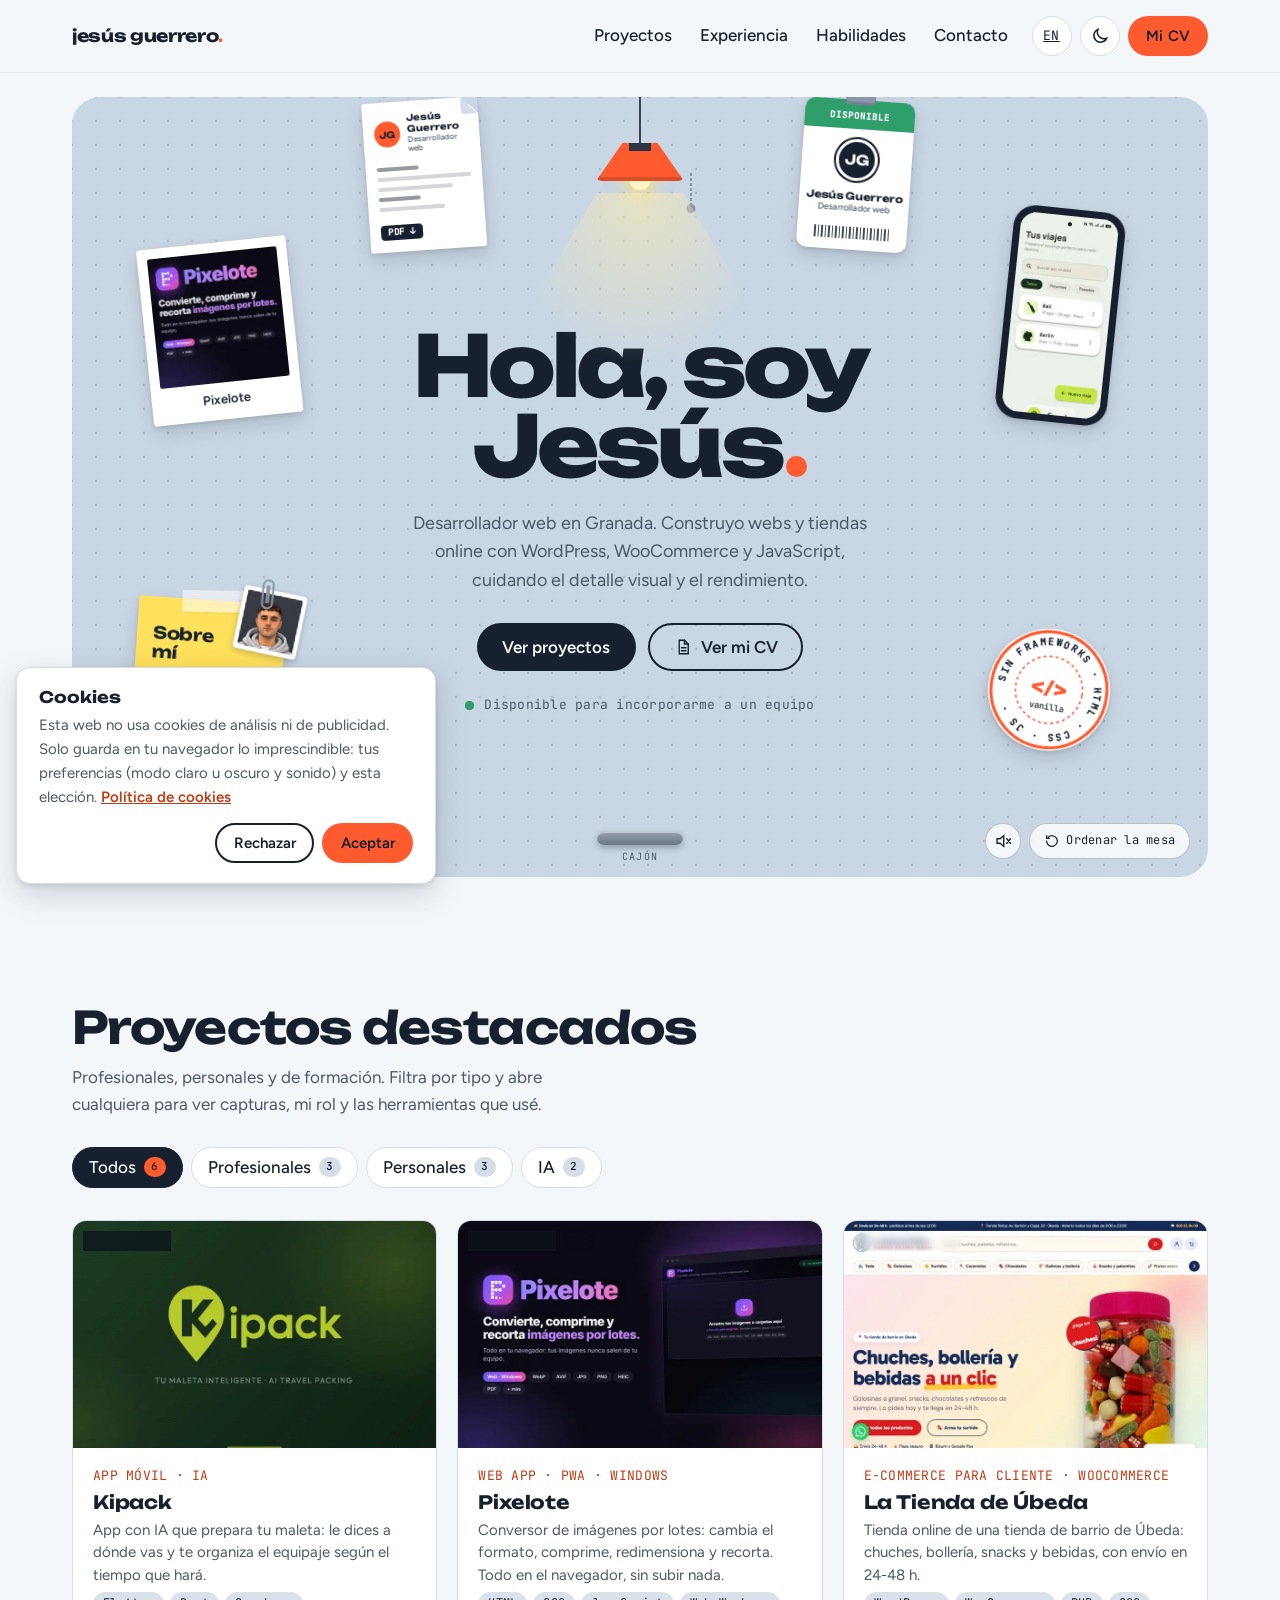
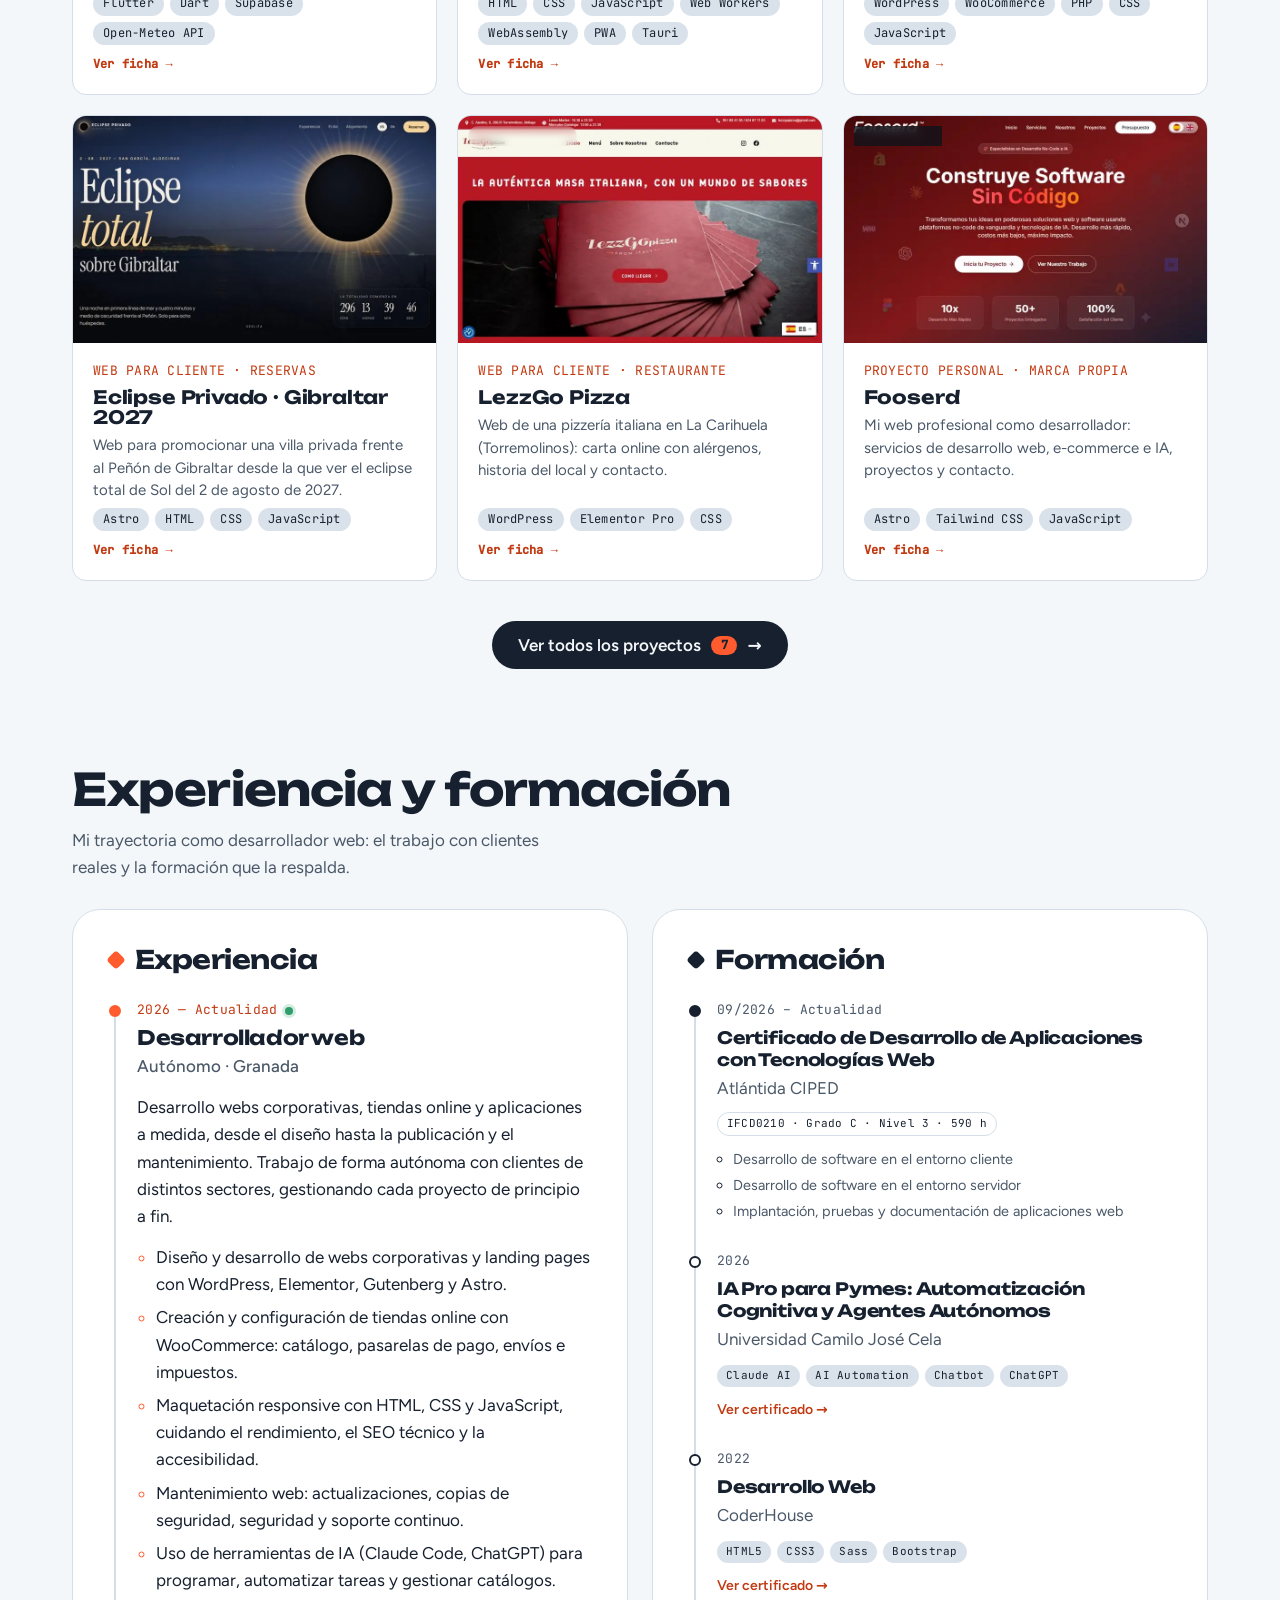
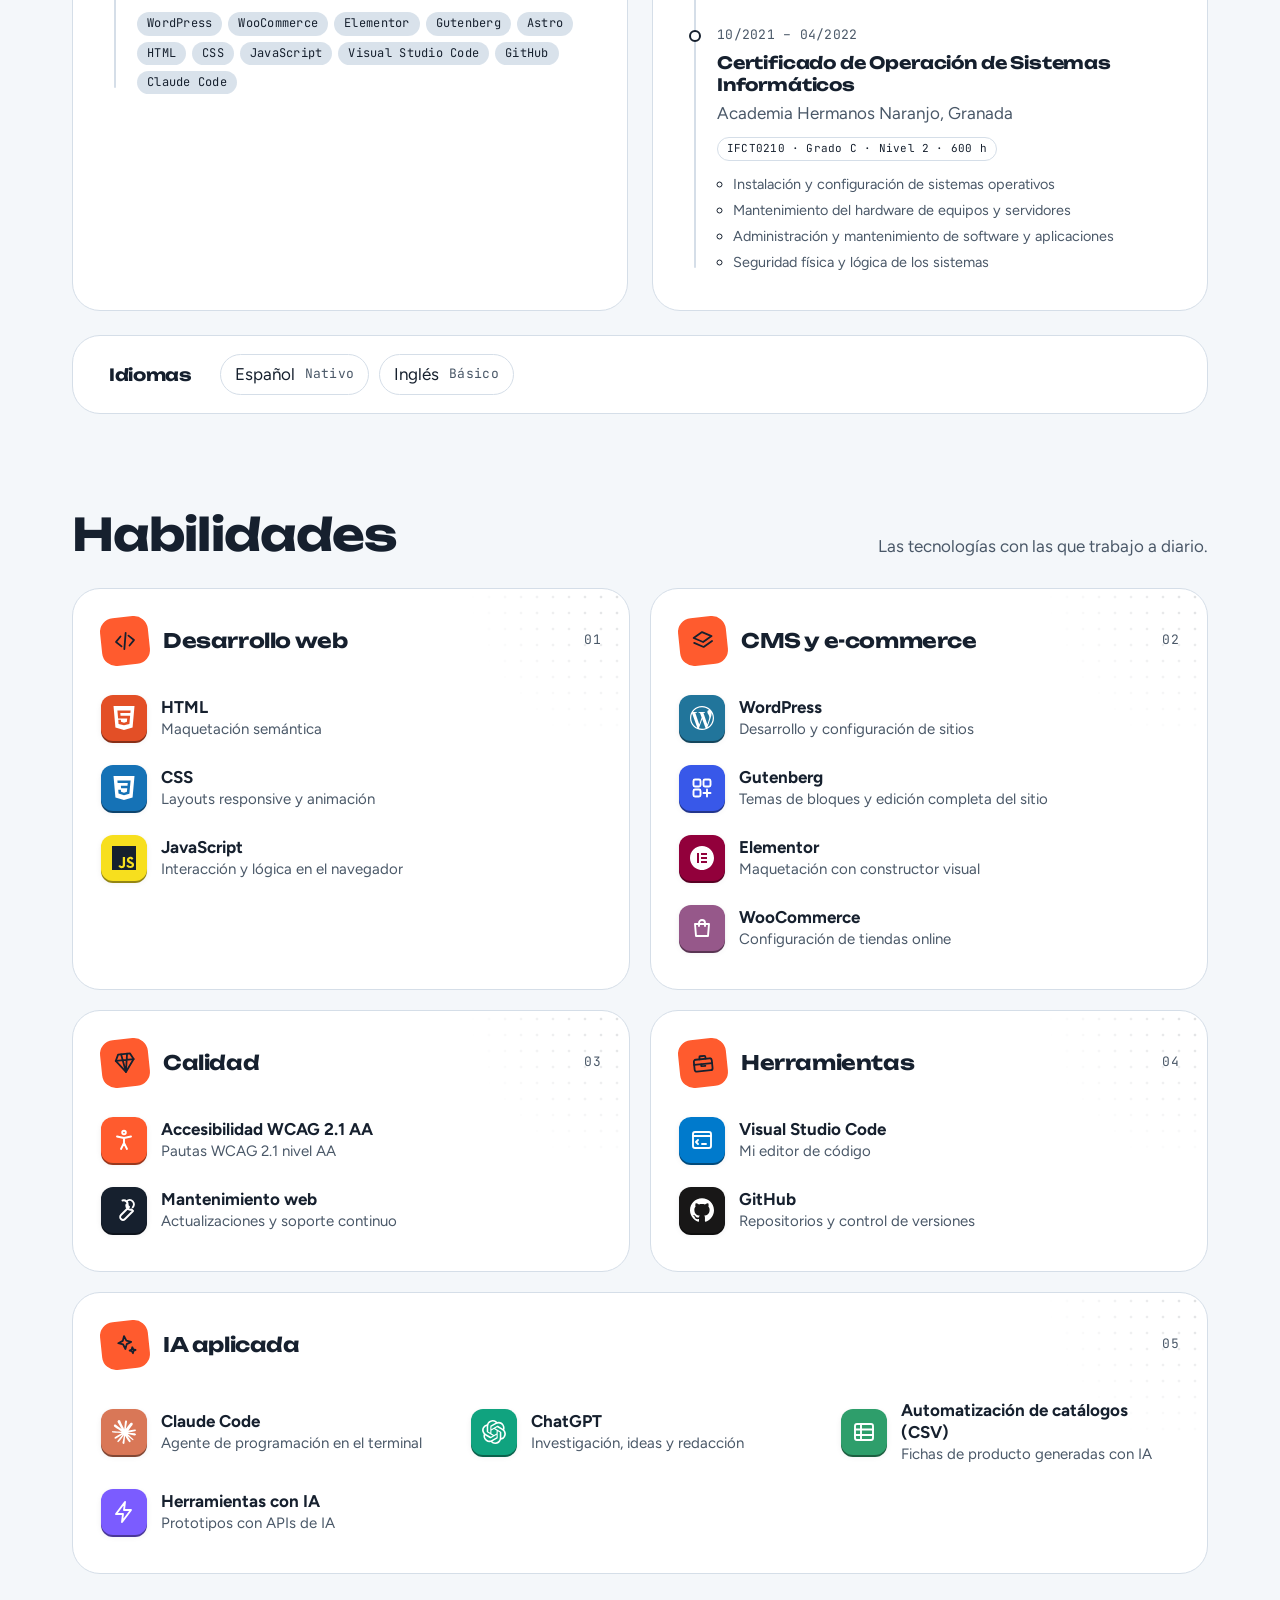
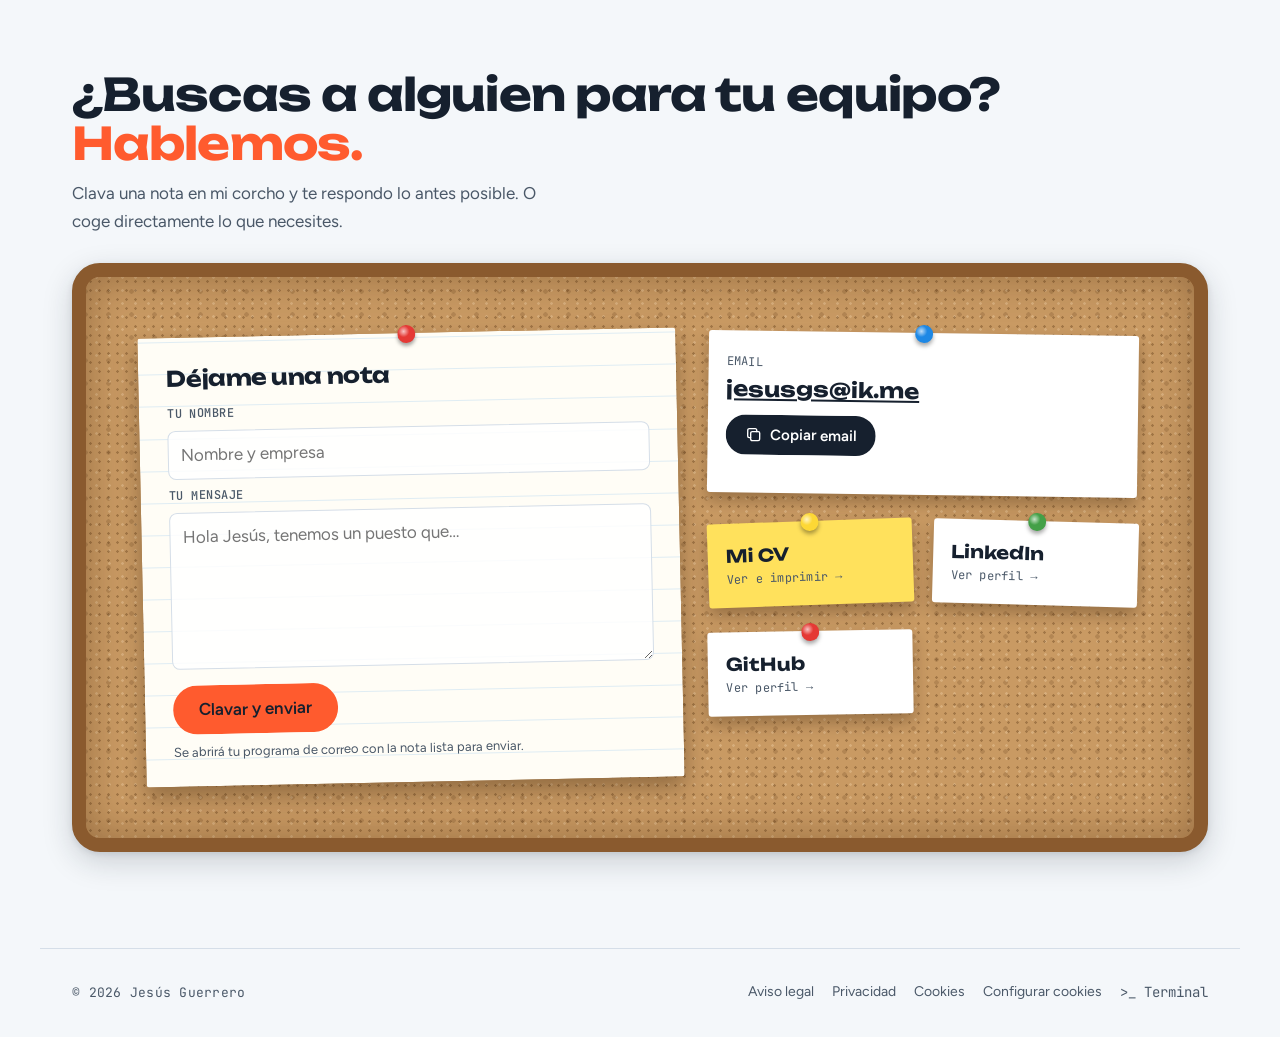
==== commit 52d689a8: "Kipack: activa el botón de Google Play y enlaza su repositorio Co-Authored-By: Claude Opus 5.5 <nore" ====
--- a/index.html
+++ b/index.html
@@ -43,7 +43,7 @@
   <link rel="stylesheet" href="/css/legal.css?v=48">
   <link rel="stylesheet" href="/css/extras.css?v=48">
 
-  <script type="module" src="/js/main.js?v=48"></script>
+  <script type="module" src="/js/main.js?v=50"></script>
 </head>
 <body>
   <a class="skip-link" href="#main">Saltar al contenido</a>
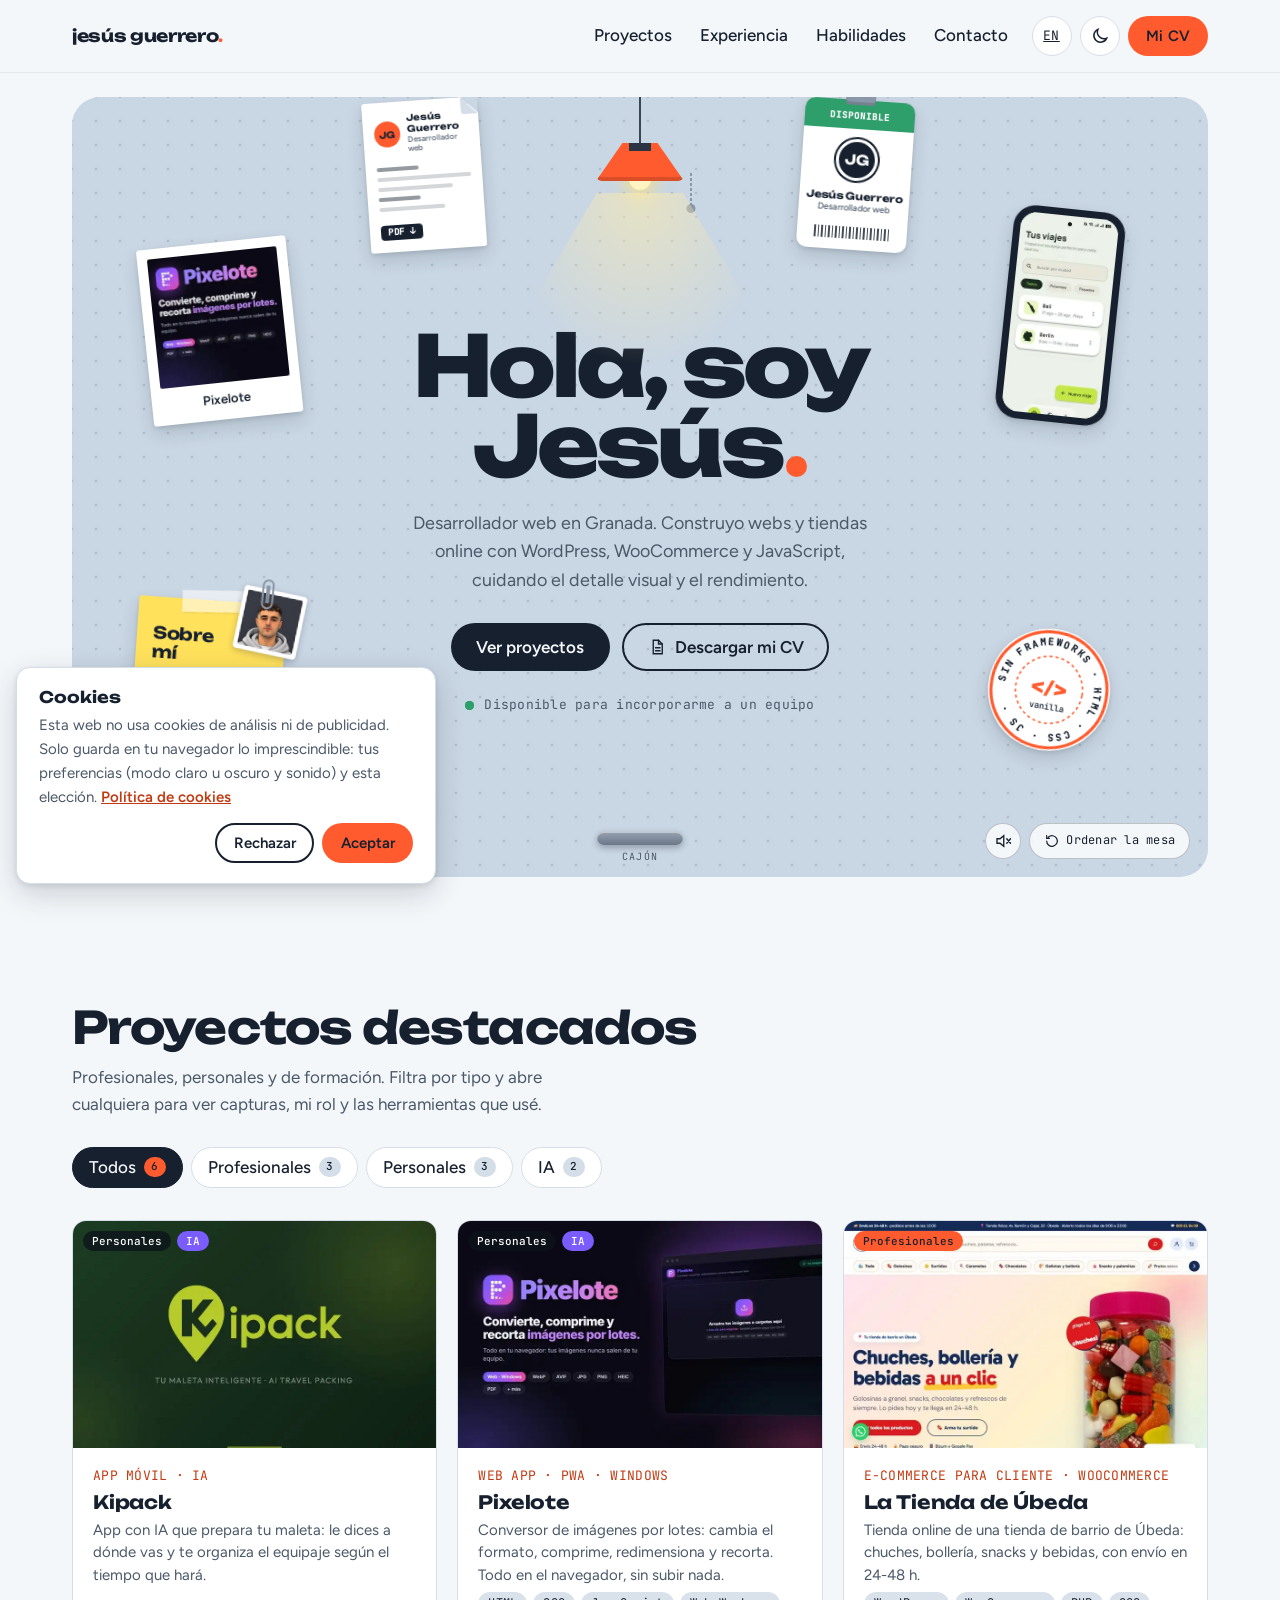
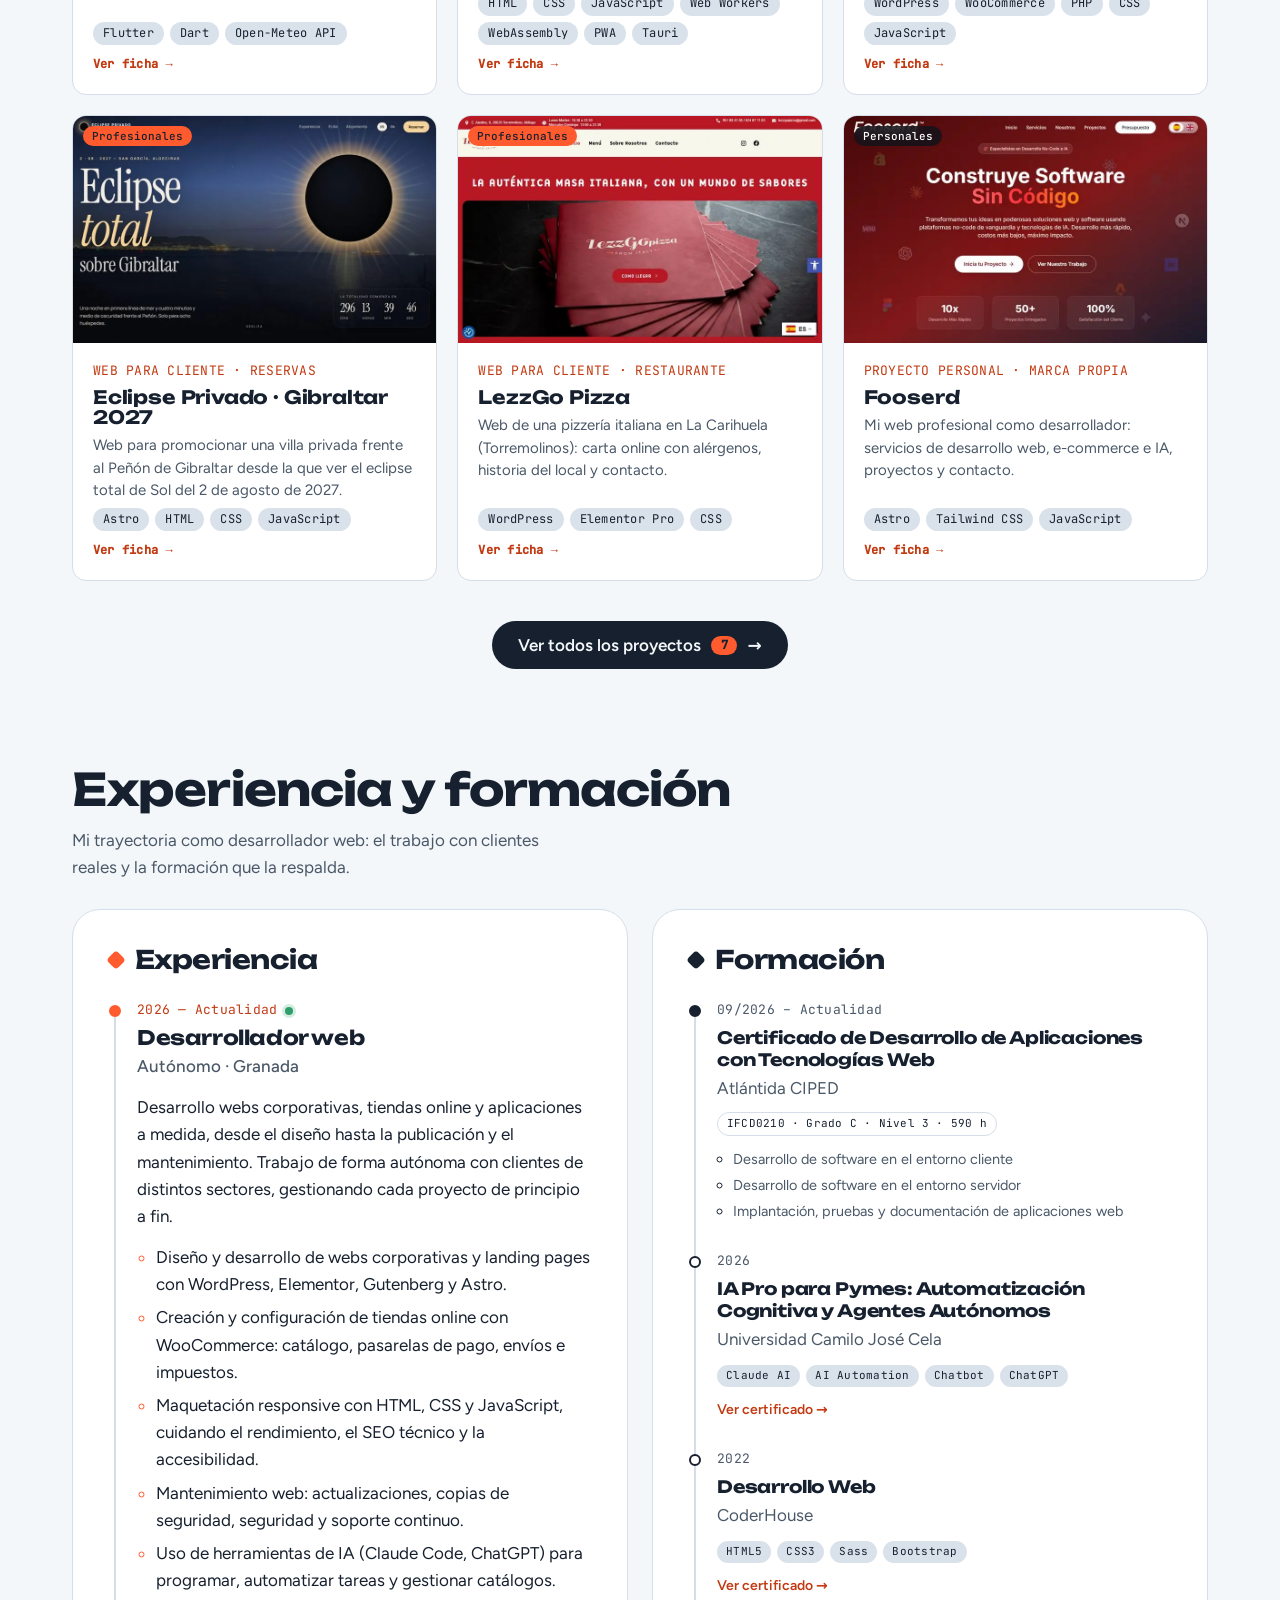
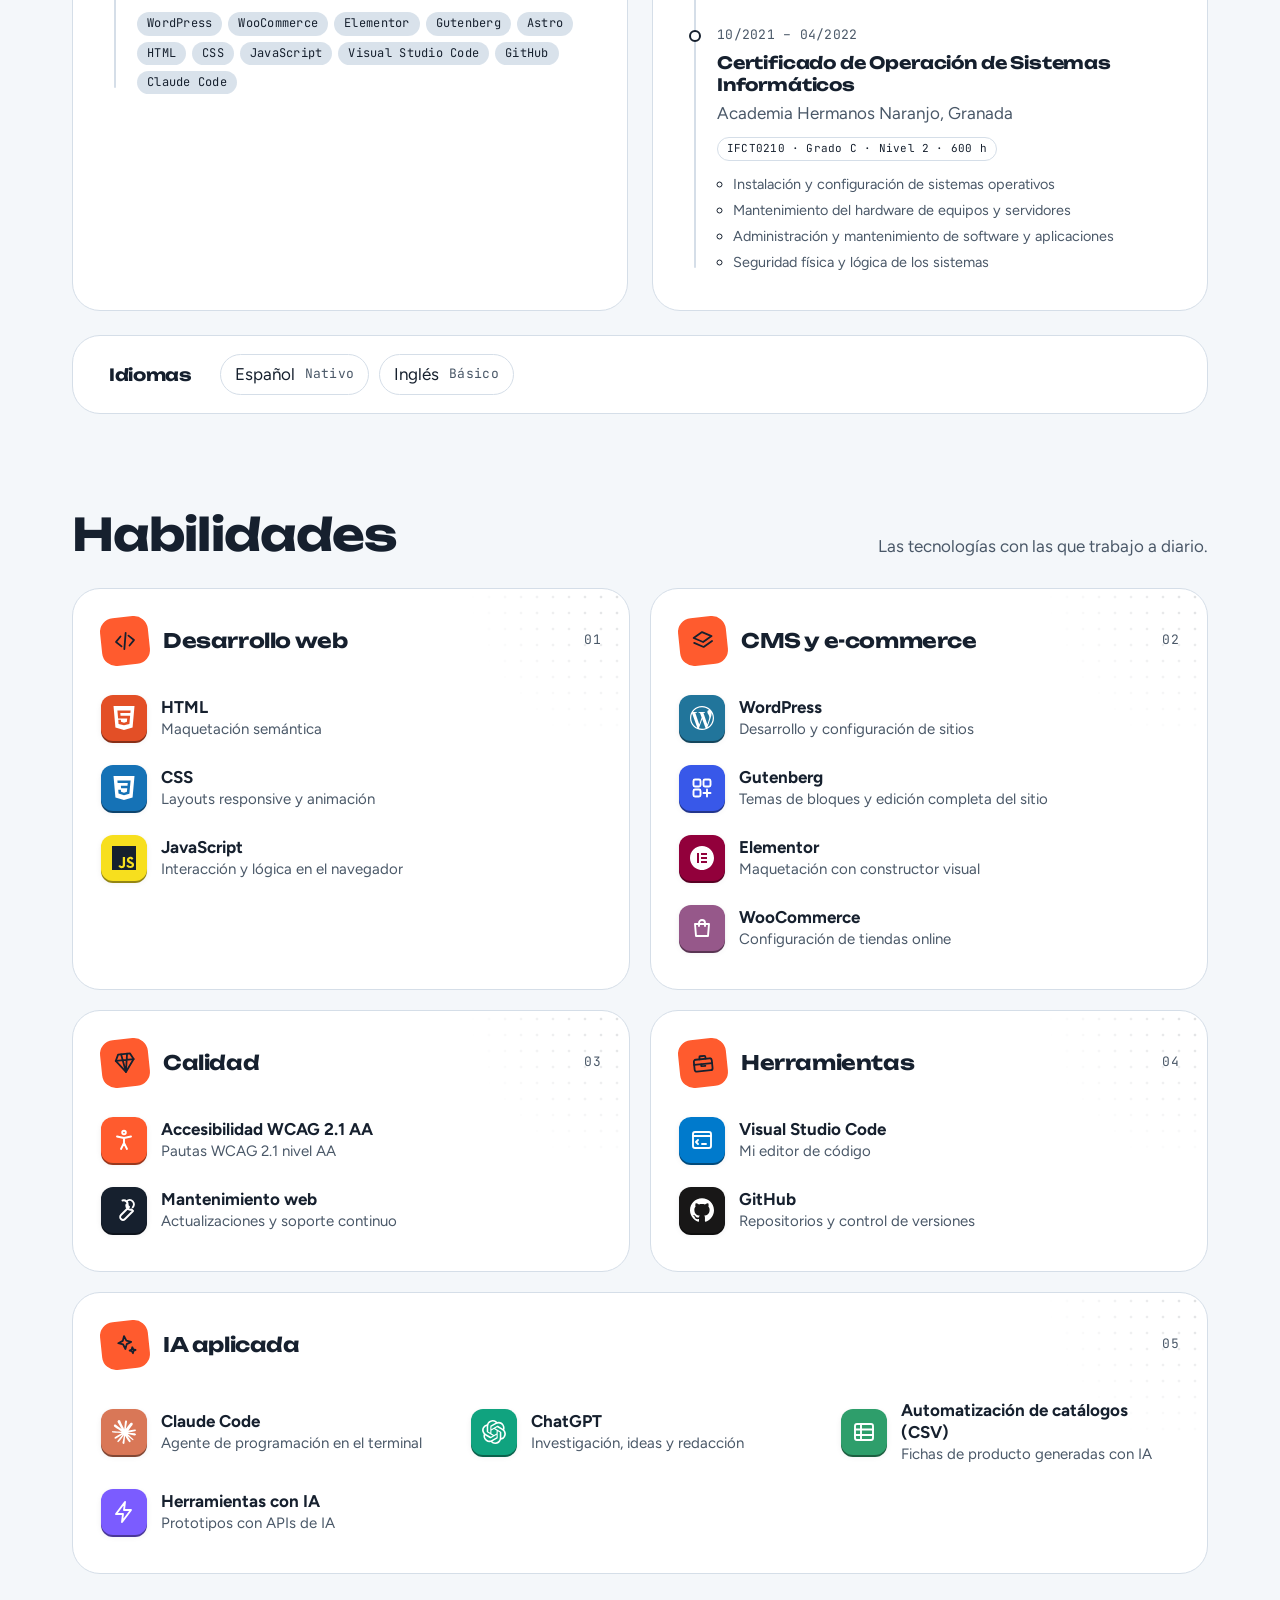
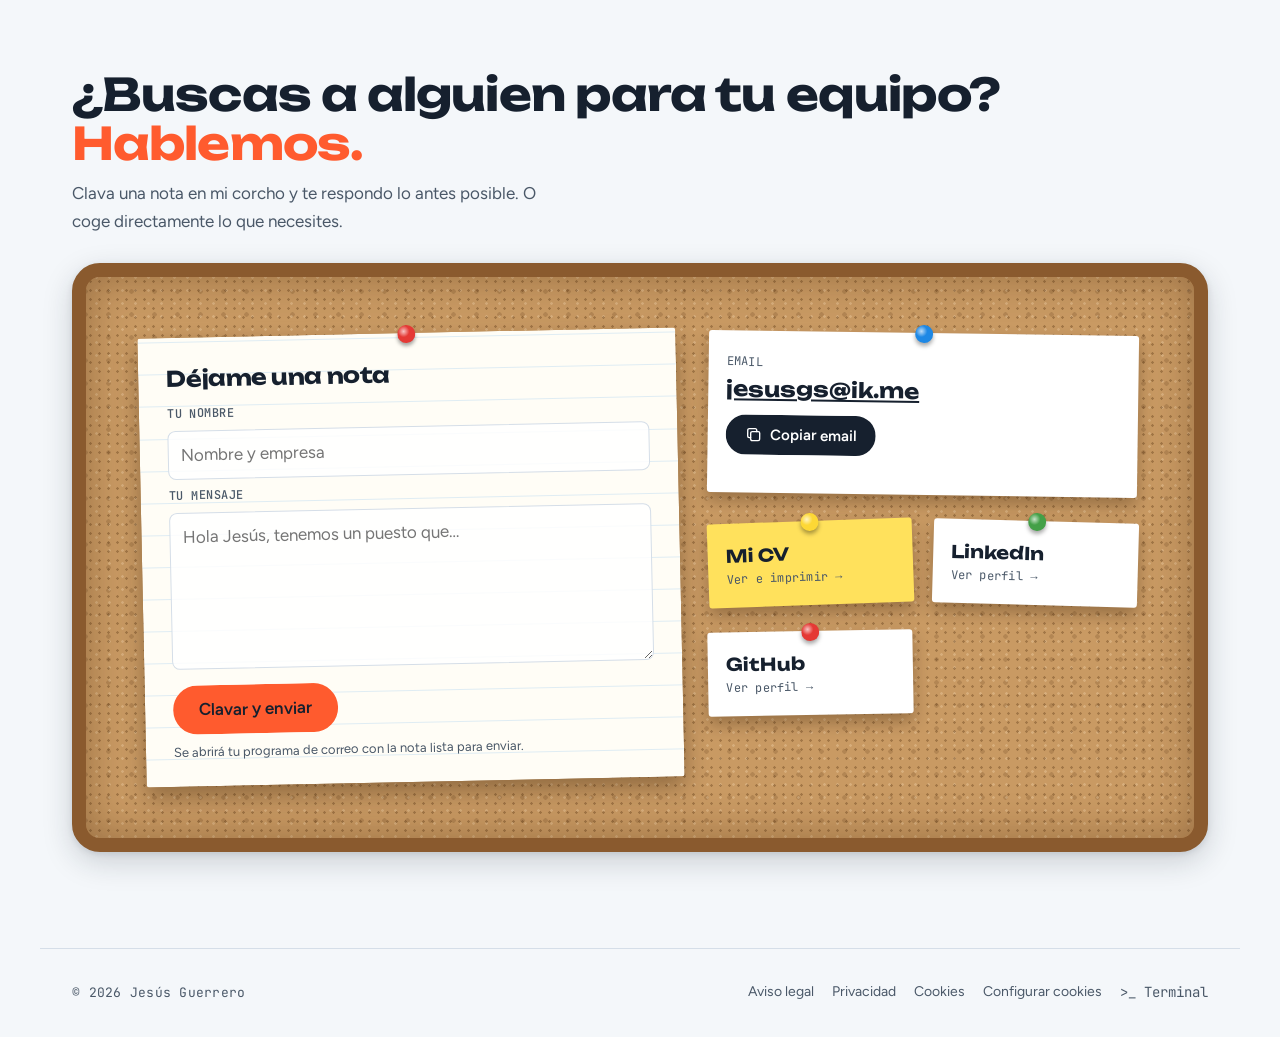
==== commit 049e0131: "Se añadio el cajon" ====
--- a/index.html
+++ b/index.html
@@ -65,7 +65,7 @@
           <svg class="icon icon--sun" viewBox="0 0 24 24" aria-hidden="true"><circle cx="12" cy="12" r="4.5"/><path d="M12 2v2.5M12 19.5V22M2 12h2.5M19.5 12H22M4.9 4.9l1.8 1.8M17.3 17.3l1.8 1.8M4.9 19.1l1.8-1.8M17.3 6.7l1.8-1.8"/></svg>
           <svg class="icon icon--moon" viewBox="0 0 24 24" aria-hidden="true"><path d="M20 14.5A8 8 0 0 1 9.5 4a8 8 0 1 0 10.5 10.5Z"/></svg>
         </button>
-        <a class="btn btn--accent btn--sm" href="/cv/"><span class="nav__cta-long">Mi </span>CV</a>
+        <a class="btn btn--accent btn--sm" href="/cv/Jes%C3%BAs%20Guerrero%20Sances%20%E2%80%93%20CV.pdf" download><span class="nav__cta-long">Mi </span>CV</a>
       </div>
     </nav>
   </header>
@@ -82,7 +82,7 @@
           <p class="hero__lead">Desarrollador web en Granada. Construyo webs y tiendas online con WordPress, WooCommerce y JavaScript, cuidando el detalle visual y el rendimiento.</p>
           <div class="hero__actions">
             <a class="btn btn--ink" href="#proyectos">Ver proyectos</a>
-            <a class="btn btn--ghost" href="/cv/"><svg class="icon" viewBox="0 0 24 24" aria-hidden="true"><path d="M7 3h7l5 5v13H7z"/><path d="M14 3v5h5M10 13h6M10 17h6"/></svg>Ver mi CV</a>
+            <a class="btn btn--ghost" href="/cv/Jes%C3%BAs%20Guerrero%20Sances%20%E2%80%93%20CV.pdf" download><svg class="icon" viewBox="0 0 24 24" aria-hidden="true"><path d="M7 3h7l5 5v13H7z"/><path d="M14 3v5h5M10 13h6M10 17h6"/></svg>Descargar mi CV</a>
           </div>
           <p class="hero__status mono"><span class="status-dot" aria-hidden="true"></span>Disponible para incorporarme a un equipo</p>
         </div>
--- a/css/extras.css
+++ b/css/extras.css
@@ -203,6 +203,23 @@
 .drawer__title { font-size: 1rem; }
 .drawer__item ul { margin: 0; padding-left: 1.1em; display: grid; gap: 3px; font-size: .9375rem; }
 .drawer__item p { font-size: .9375rem; }
+.drawer__songs { display: grid; gap: 10px; }
+.drawer__song {
+  display: flex;
+  align-items: center;
+  gap: 12px;
+  padding: 8px;
+  border-radius: 10px;
+  color: inherit;
+  text-decoration: none;
+  transition: background-color .2s ease, translate .2s ease;
+}
+.drawer__song:hover { background: rgba(22, 32, 46, .08); translate: 2px 0; }
+.drawer__song:focus-visible { outline: 2px solid currentColor; outline-offset: 2px; }
+.drawer__song-cover { flex: 0 0 56px; width: 56px; height: 56px; border-radius: 9px; object-fit: cover; }
+.drawer__song-info { display: grid; gap: 3px; min-width: 0; }
+.drawer__song-title { font-weight: 700; }
+.drawer__song-artist { font-size: .875rem; opacity: .75; }
 .drawer__item kbd {
   padding: 1px 6px;
   border: 1px solid currentColor;
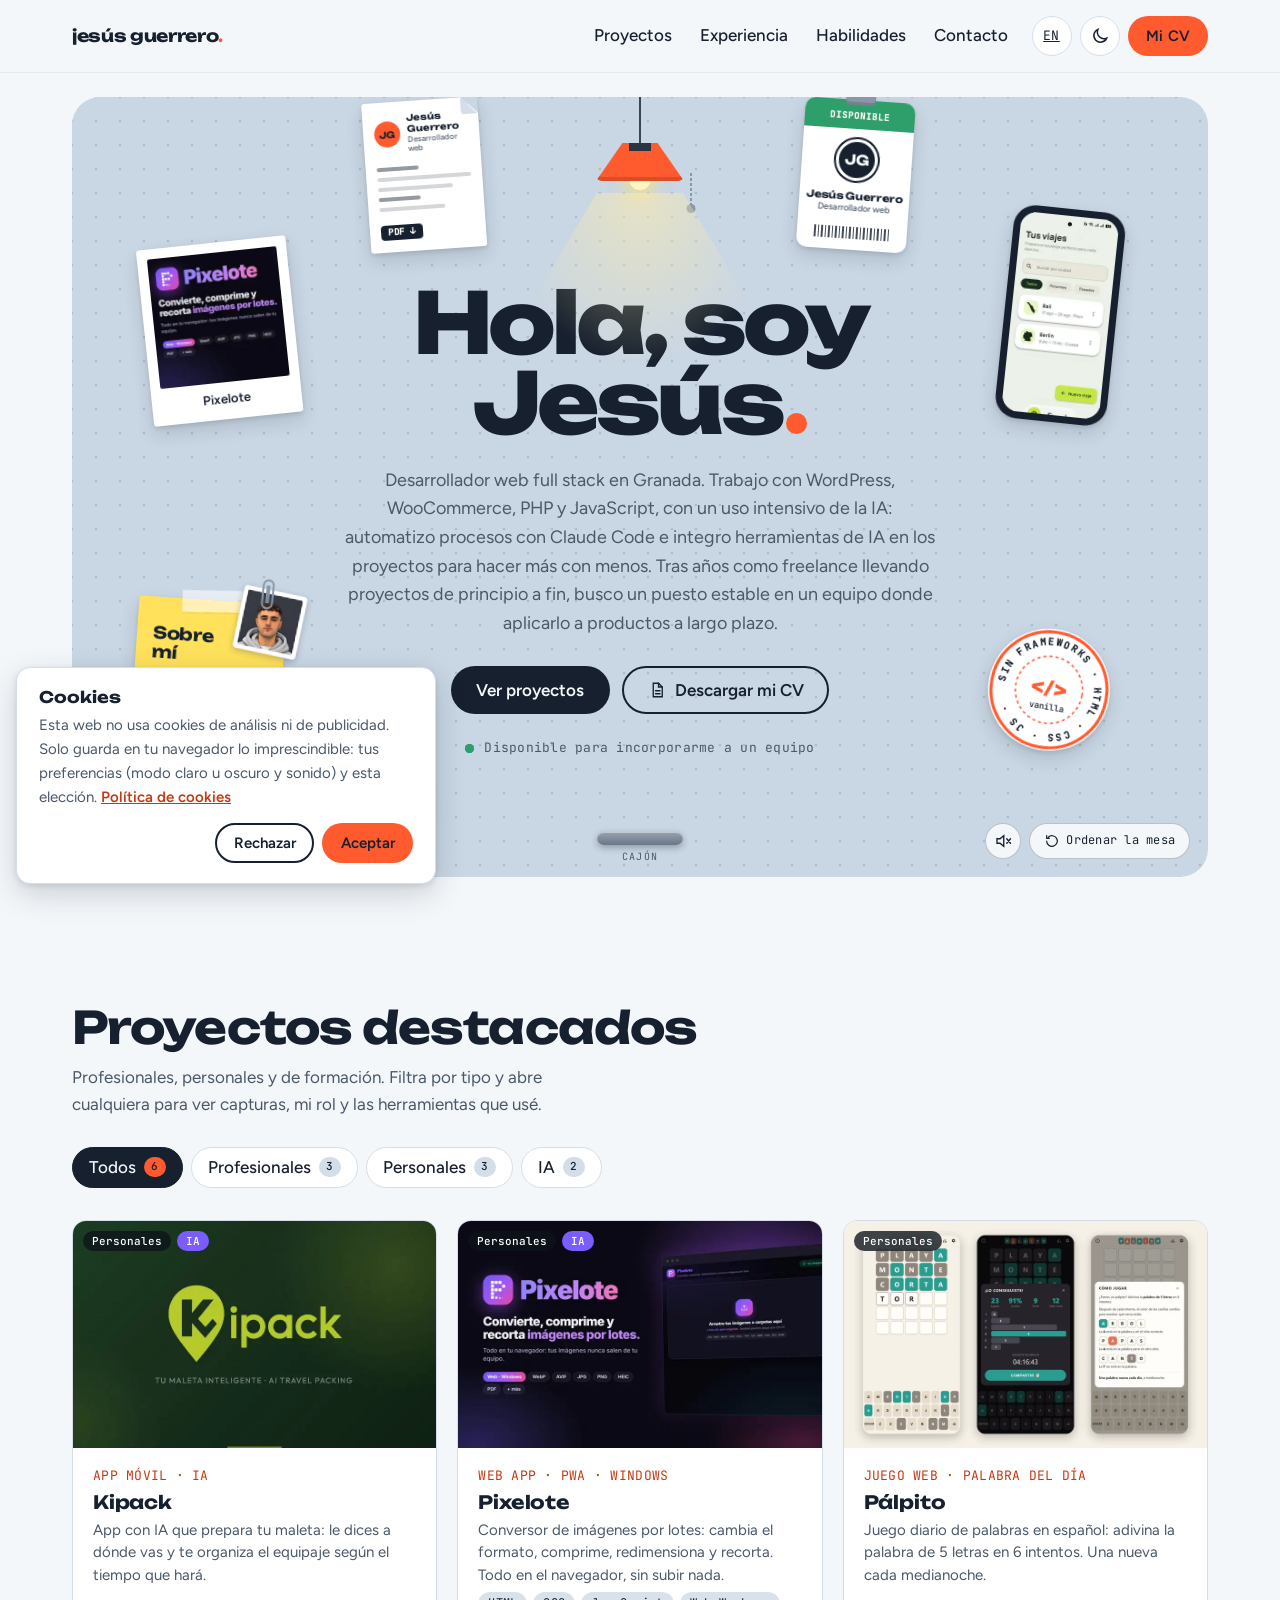
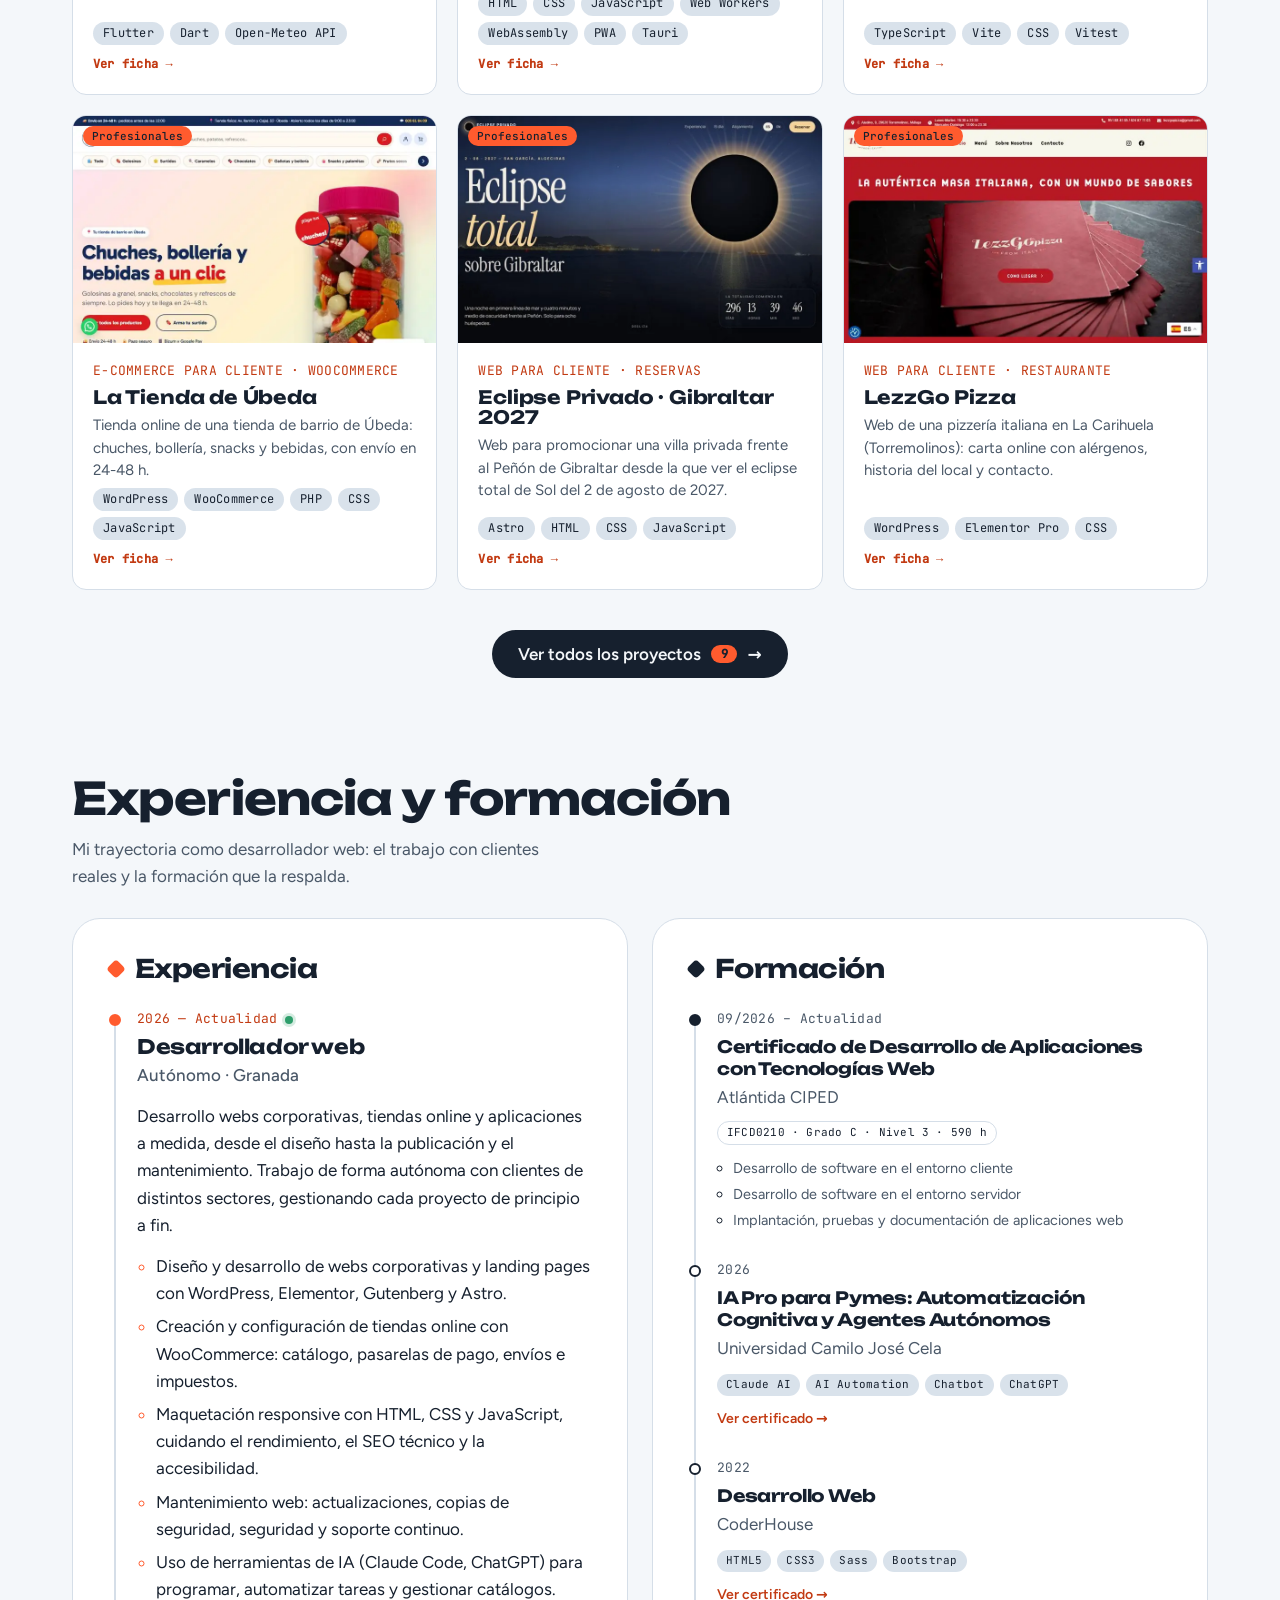
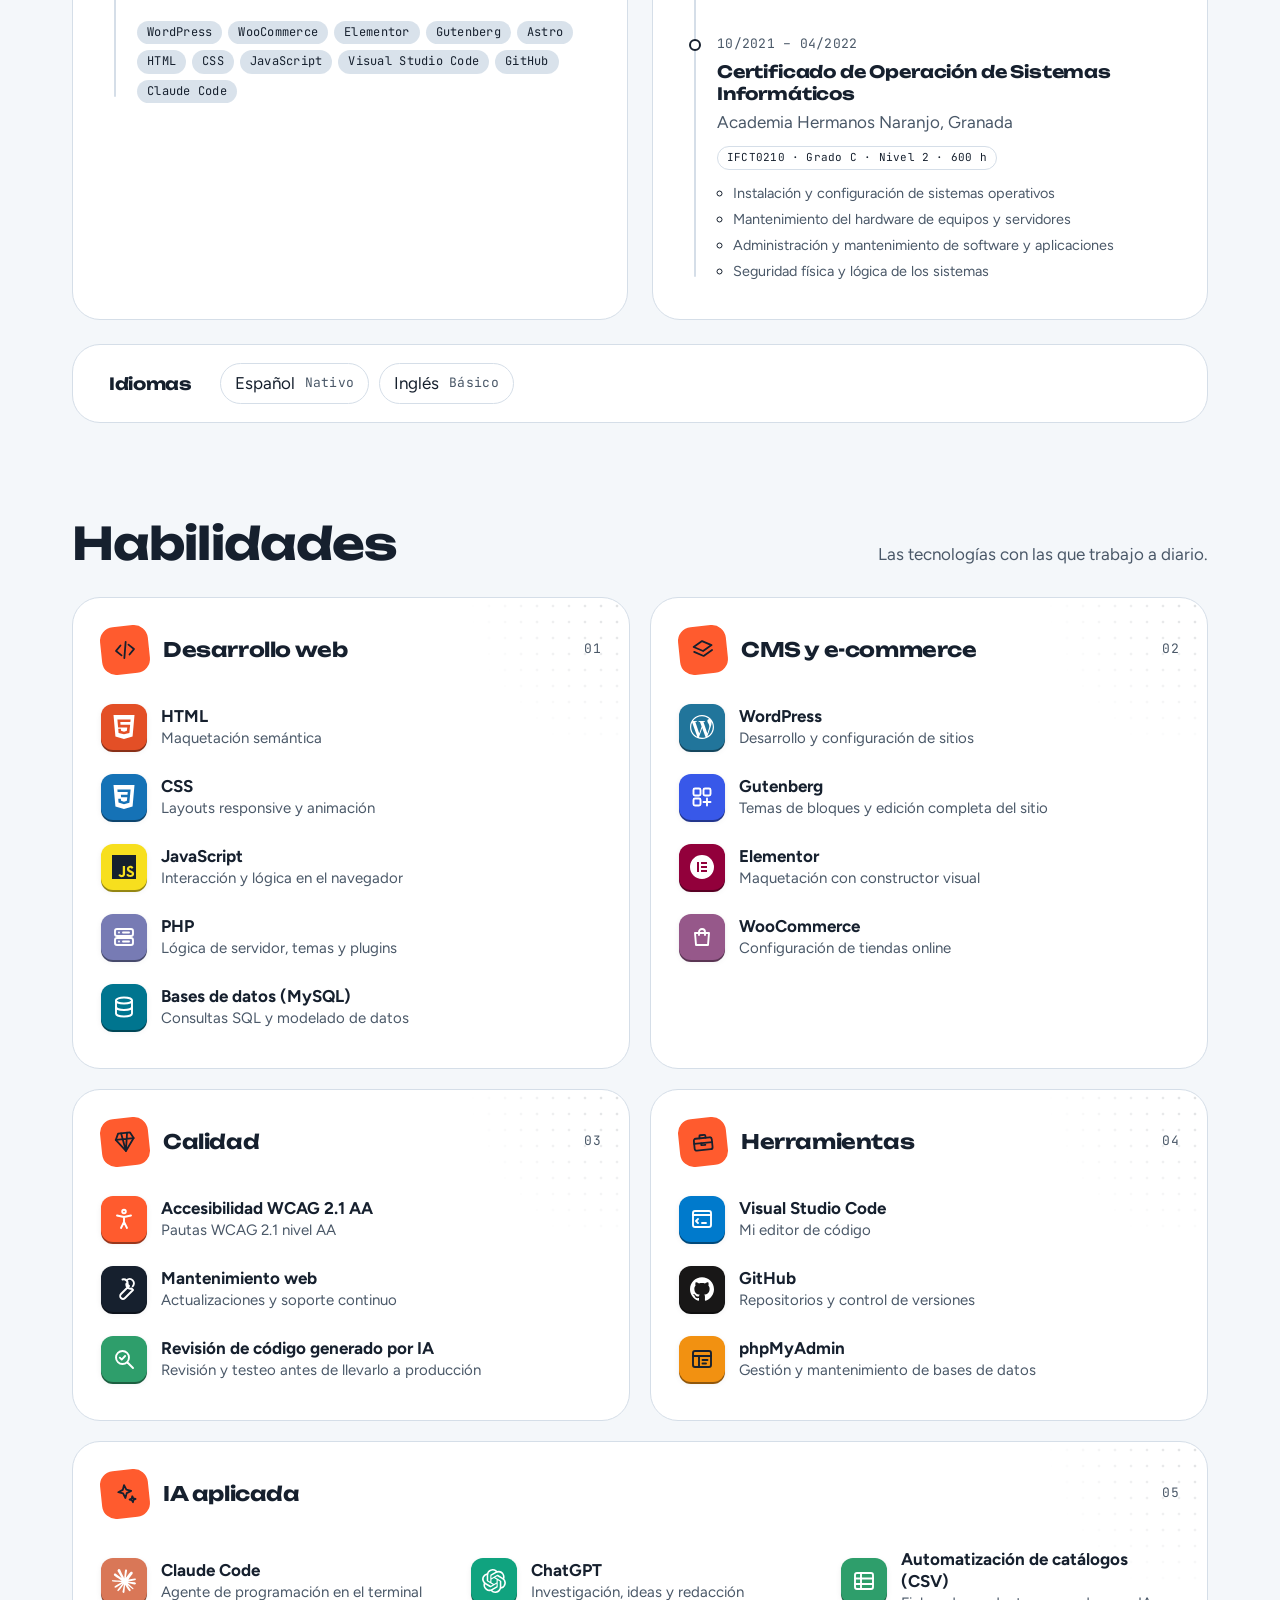
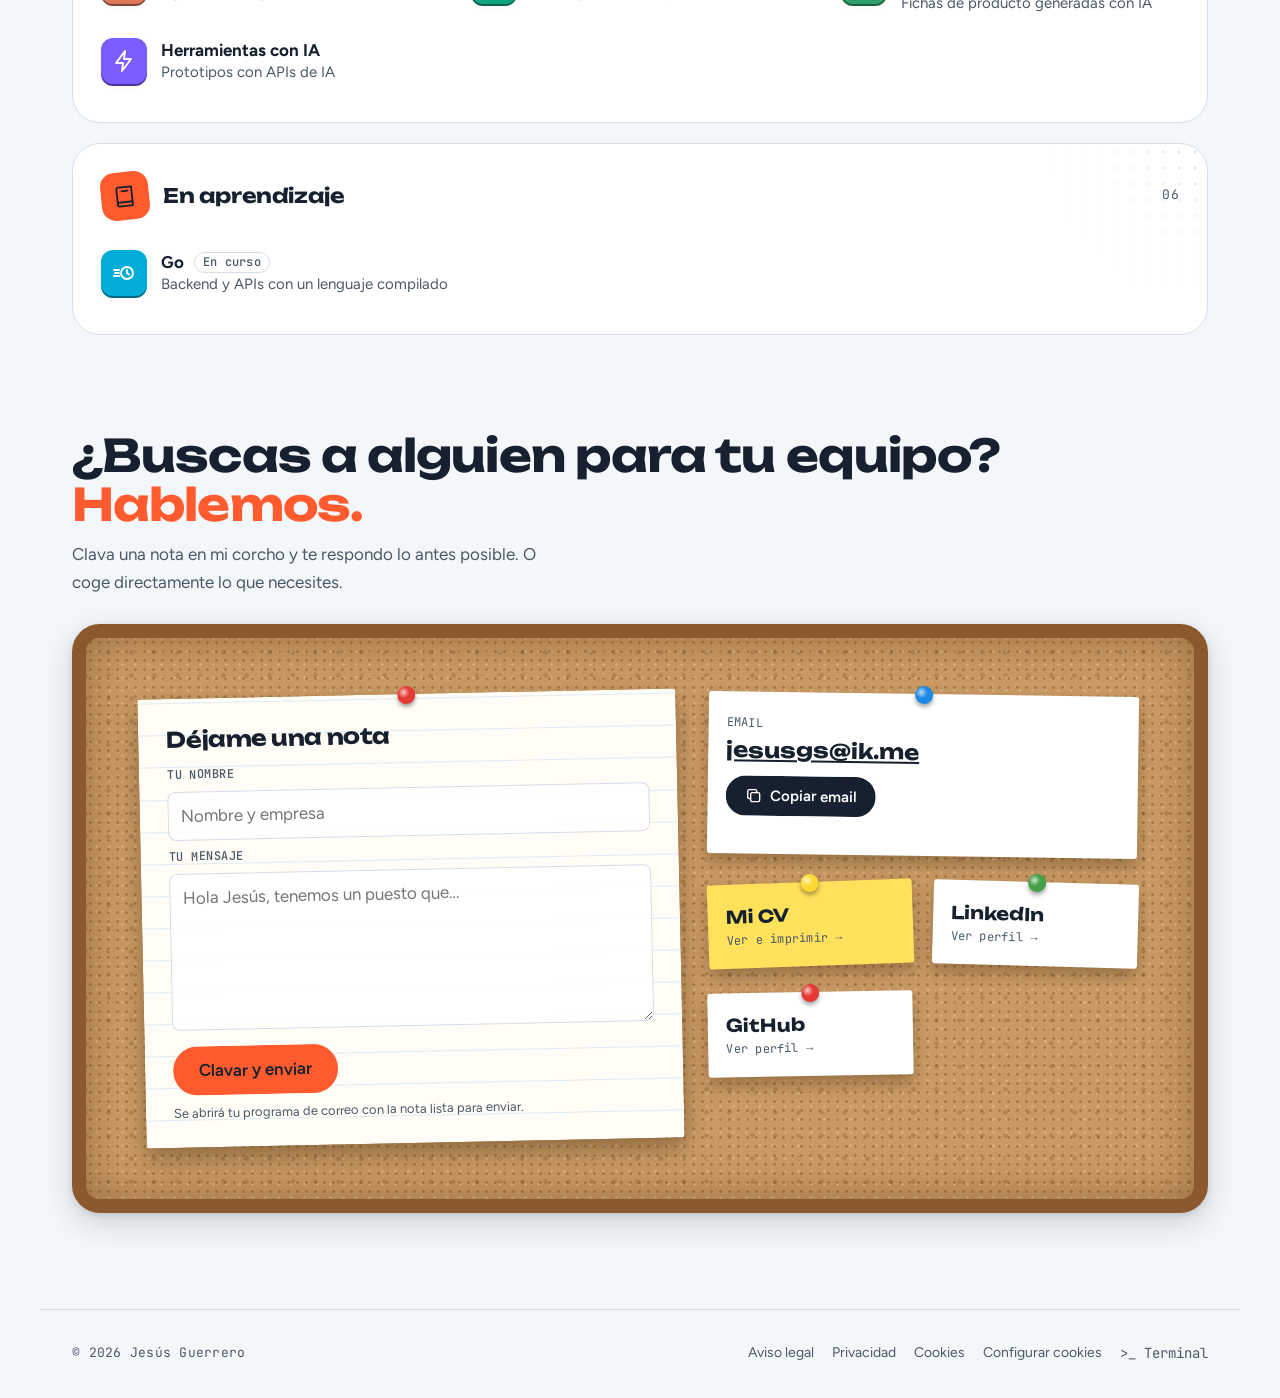
==== commit 375915ab: "se añadieron nuevas tecnologias" ====
--- a/index.html
+++ b/index.html
@@ -3,22 +3,108 @@
 <head>
   <meta charset="utf-8">
   <meta name="viewport" content="width=device-width, initial-scale=1">
-  <title>Jesús Guerrero · Desarrollador web</title>
-  <meta name="description" content="Portfolio de Jesús Guerrero, desarrollador web en Granada. WordPress, WooCommerce y JavaScript.">
+  <title>Jesús Guerrero Sances · Desarrollador web en Granada</title>
+  <meta name="description" content="Portfolio de Jesús David Guerrero Sances, desarrollador web en Granada. WordPress, WooCommerce y JavaScript.">
   <meta name="color-scheme" content="light dark">
   <meta name="theme-color" content="#F4F7FA" media="(prefers-color-scheme: light)">
   <meta name="theme-color" content="#0E141C" media="(prefers-color-scheme: dark)">
 
   <!-- Idiomas (si cambias de dominio, actualízalo aquí y en las demás páginas) -->
-  <link rel="canonical" href="https://portfolio-jesus-guerrero.vercel.app/">
-  <link rel="alternate" hreflang="es" href="https://portfolio-jesus-guerrero.vercel.app/">
-  <link rel="alternate" hreflang="en" href="https://portfolio-jesus-guerrero.vercel.app/en/">
-  <link rel="alternate" hreflang="x-default" href="https://portfolio-jesus-guerrero.vercel.app/">
+  <link rel="canonical" href="https://jesusgs.es/">
+  <link rel="alternate" hreflang="es" href="https://jesusgs.es/">
+  <link rel="alternate" hreflang="en" href="https://jesusgs.es/en/">
+  <link rel="alternate" hreflang="x-default" href="https://jesusgs.es/">
+  <link rel="icon" href="/favicon.ico" sizes="any">
+  <link rel="icon" type="image/png" sizes="32x32" href="/favicon-32x32.png">
+  <link rel="icon" type="image/svg+xml" href="/favicon.svg">
+  <link rel="apple-touch-icon" sizes="180x180" href="/apple-touch-icon.png">
+  <link rel="manifest" href="/site.webmanifest">
   <meta property="og:locale" content="es_ES">
   <meta property="og:locale:alternate" content="en_GB">
-  <meta property="og:title" content="Jesús Guerrero · Desarrollador web">
-  <meta property="og:description" content="Portfolio de Jesús Guerrero, desarrollador web en Granada. WordPress, WooCommerce y JavaScript.">
+  <meta property="og:title" content="Jesús Guerrero Sances · Desarrollador web en Granada">
+  <meta property="og:description" content="Portfolio de Jesús David Guerrero Sances, desarrollador web en Granada. WordPress, WooCommerce y JavaScript.">
   <meta property="og:type" content="website">
+  <meta property="og:site_name" content="Jesús Guerrero">
+  <meta property="og:url" content="https://jesusgs.es/">
+  <meta property="og:image" content="https://jesusgs.es/og-image.jpg">
+  <meta property="og:image:secure_url" content="https://jesusgs.es/og-image.jpg">
+  <meta property="og:image:type" content="image/jpeg">
+  <meta property="og:image:width" content="1200">
+  <meta property="og:image:height" content="630">
+  <meta property="og:image:alt" content="Jesús Guerrero, desarrollador web en Granada">
+  <meta name="twitter:card" content="summary_large_image">
+  <meta name="twitter:title" content="Jesús Guerrero Sances · Desarrollador web en Granada">
+  <meta name="twitter:description" content="Portfolio de Jesús David Guerrero Sances, desarrollador web en Granada. WordPress, WooCommerce y JavaScript.">
+  <meta name="twitter:site" content="@jesusgs03">
+  <meta name="twitter:image" content="https://jesusgs.es/og-image.jpg">
+  <meta name="twitter:image:alt" content="Jesús Guerrero, desarrollador web en Granada">
+  <script type="application/ld+json">
+    {
+      "@context": "https://schema.org",
+      "@graph": [
+        {
+          "@type": "WebSite",
+          "@id": "https://jesusgs.es/#website",
+          "url": "https://jesusgs.es/",
+          "name": "Jesús Guerrero",
+          "inLanguage": [
+            "es",
+            "en"
+          ],
+          "publisher": {
+            "@id": "https://jesusgs.es/#person"
+          }
+        },
+        {
+          "@type": "ProfilePage",
+          "@id": "https://jesusgs.es/#page",
+          "url": "https://jesusgs.es/",
+          "inLanguage": "es",
+          "isPartOf": {
+            "@id": "https://jesusgs.es/#website"
+          },
+          "mainEntity": {
+            "@id": "https://jesusgs.es/#person"
+          }
+        },
+        {
+          "@type": "Person",
+          "@id": "https://jesusgs.es/#person",
+          "name": "Jesús Guerrero",
+          "alternateName": [
+            "Jesús David Guerrero Sances",
+            "Jesús Guerrero Sances"
+          ],
+          "givenName": "Jesús David",
+          "familyName": "Guerrero Sances",
+          "url": "https://jesusgs.es/",
+          "image": "https://jesusgs.es/img/personal/avatar-lg.webp",
+          "jobTitle": "Desarrollador web",
+          "address": {
+            "@type": "PostalAddress",
+            "addressLocality": "Granada",
+            "addressRegion": "Andalucía",
+            "addressCountry": "ES"
+          },
+          "knowsAbout": [
+            "WordPress",
+            "WooCommerce",
+            "JavaScript",
+            "HTML",
+            "CSS"
+          ],
+          "knowsLanguage": [
+            "es",
+            "en"
+          ],
+          "sameAs": [
+            "https://www.linkedin.com/in/jesusdavid03/",
+            "https://github.com/IamYisuSB"
+          ]
+        }
+      ]
+    }
+  </script>
 
   <!-- Tema antes de pintar, para evitar parpadeo -->
   <script>
@@ -65,7 +151,7 @@
           <svg class="icon icon--sun" viewBox="0 0 24 24" aria-hidden="true"><circle cx="12" cy="12" r="4.5"/><path d="M12 2v2.5M12 19.5V22M2 12h2.5M19.5 12H22M4.9 4.9l1.8 1.8M17.3 17.3l1.8 1.8M4.9 19.1l1.8-1.8M17.3 6.7l1.8-1.8"/></svg>
           <svg class="icon icon--moon" viewBox="0 0 24 24" aria-hidden="true"><path d="M20 14.5A8 8 0 0 1 9.5 4a8 8 0 1 0 10.5 10.5Z"/></svg>
         </button>
-        <a class="btn btn--accent btn--sm" href="/cv/Jes%C3%BAs%20Guerrero%20Sances%20%E2%80%93%20CV.pdf" download><span class="nav__cta-long">Mi </span>CV</a>
+        <a class="btn btn--accent btn--sm" href="/cv/jesus-guerrero-sances-cv.pdf" download="Jesús Guerrero Sances – CV.pdf"><span class="nav__cta-long">Mi </span>CV</a>
       </div>
     </nav>
   </header>
@@ -79,10 +165,10 @@
             <span class="hero__line">Hola, soy</span>
             <span class="hero__line"><span class="hero__name">Jesús</span><span class="hero__dot">.</span></span>
           </h1>
-          <p class="hero__lead">Desarrollador web en Granada. Construyo webs y tiendas online con WordPress, WooCommerce y JavaScript, cuidando el detalle visual y el rendimiento.</p>
+          <p class="hero__lead">Desarrollador web full stack en Granada. Trabajo con WordPress, WooCommerce, PHP y JavaScript, con un uso intensivo de la IA: automatizo procesos con Claude Code e integro herramientas de IA en los proyectos para hacer más con menos. Tras años como freelance llevando proyectos de principio a fin, busco un puesto estable en un equipo donde aplicarlo a productos a largo plazo.</p>
           <div class="hero__actions">
             <a class="btn btn--ink" href="#proyectos">Ver proyectos</a>
-            <a class="btn btn--ghost" href="/cv/Jes%C3%BAs%20Guerrero%20Sances%20%E2%80%93%20CV.pdf" download><svg class="icon" viewBox="0 0 24 24" aria-hidden="true"><path d="M7 3h7l5 5v13H7z"/><path d="M14 3v5h5M10 13h6M10 17h6"/></svg>Descargar mi CV</a>
+            <a class="btn btn--ghost" href="/cv/jesus-guerrero-sances-cv.pdf" download="Jesús Guerrero Sances – CV.pdf"><svg class="icon" viewBox="0 0 24 24" aria-hidden="true"><path d="M7 3h7l5 5v13H7z"/><path d="M14 3v5h5M10 13h6M10 17h6"/></svg>Descargar mi CV</a>
           </div>
           <p class="hero__status mono"><span class="status-dot" aria-hidden="true"></span>Disponible para incorporarme a un equipo</p>
         </div>
@@ -169,14 +255,14 @@
             </a>
           </li>
           <li>
-            <a class="cork-card cork-card--in" id="link-linkedin" target="_blank" rel="noopener">
+            <a class="cork-card cork-card--in" id="link-linkedin" href="https://www.linkedin.com/in/jesusdavid03/" target="_blank" rel="noopener">
               <span class="pin pin--green" aria-hidden="true"></span>
               <span class="cork-card__title">LinkedIn</span>
               <span class="cork-card__sub mono">Ver perfil →</span>
             </a>
           </li>
           <li>
-            <a class="cork-card cork-card--gh" id="link-github" target="_blank" rel="noopener">
+            <a class="cork-card cork-card--gh" id="link-github" href="https://github.com/IamYisuSB" target="_blank" rel="noopener">
               <span class="pin pin--red" aria-hidden="true"></span>
               <span class="cork-card__title">GitHub</span>
               <span class="cork-card__sub mono">Ver perfil →</span>
--- a/css/layout.css
+++ b/css/layout.css
@@ -103,7 +103,7 @@
 }
 
 .hero__lead {
-  max-width: 44ch;
+  max-width: 54ch;
   margin-inline: auto;
   font-size: clamp(1.0625rem, 1.4vw, 1.2rem);
   color: var(--c-muted);
--- a/css/components.css
+++ b/css/components.css
@@ -349,6 +349,17 @@
 
 .skill__text { display: grid; gap: 1px; }
 .skill__name { font-weight: 700; line-height: 1.3; }
+.skill__badge {
+  display: inline-block;
+  margin-left: 6px;
+  padding: 2px 8px;
+  border-radius: 999px;
+  border: 1px solid var(--c-border);
+  font-size: .75rem;
+  font-weight: 500;
+  color: var(--c-muted);
+  vertical-align: 2px;
+}
 .skill__desc {
   font-size: .9375rem;
   color: var(--c-muted);
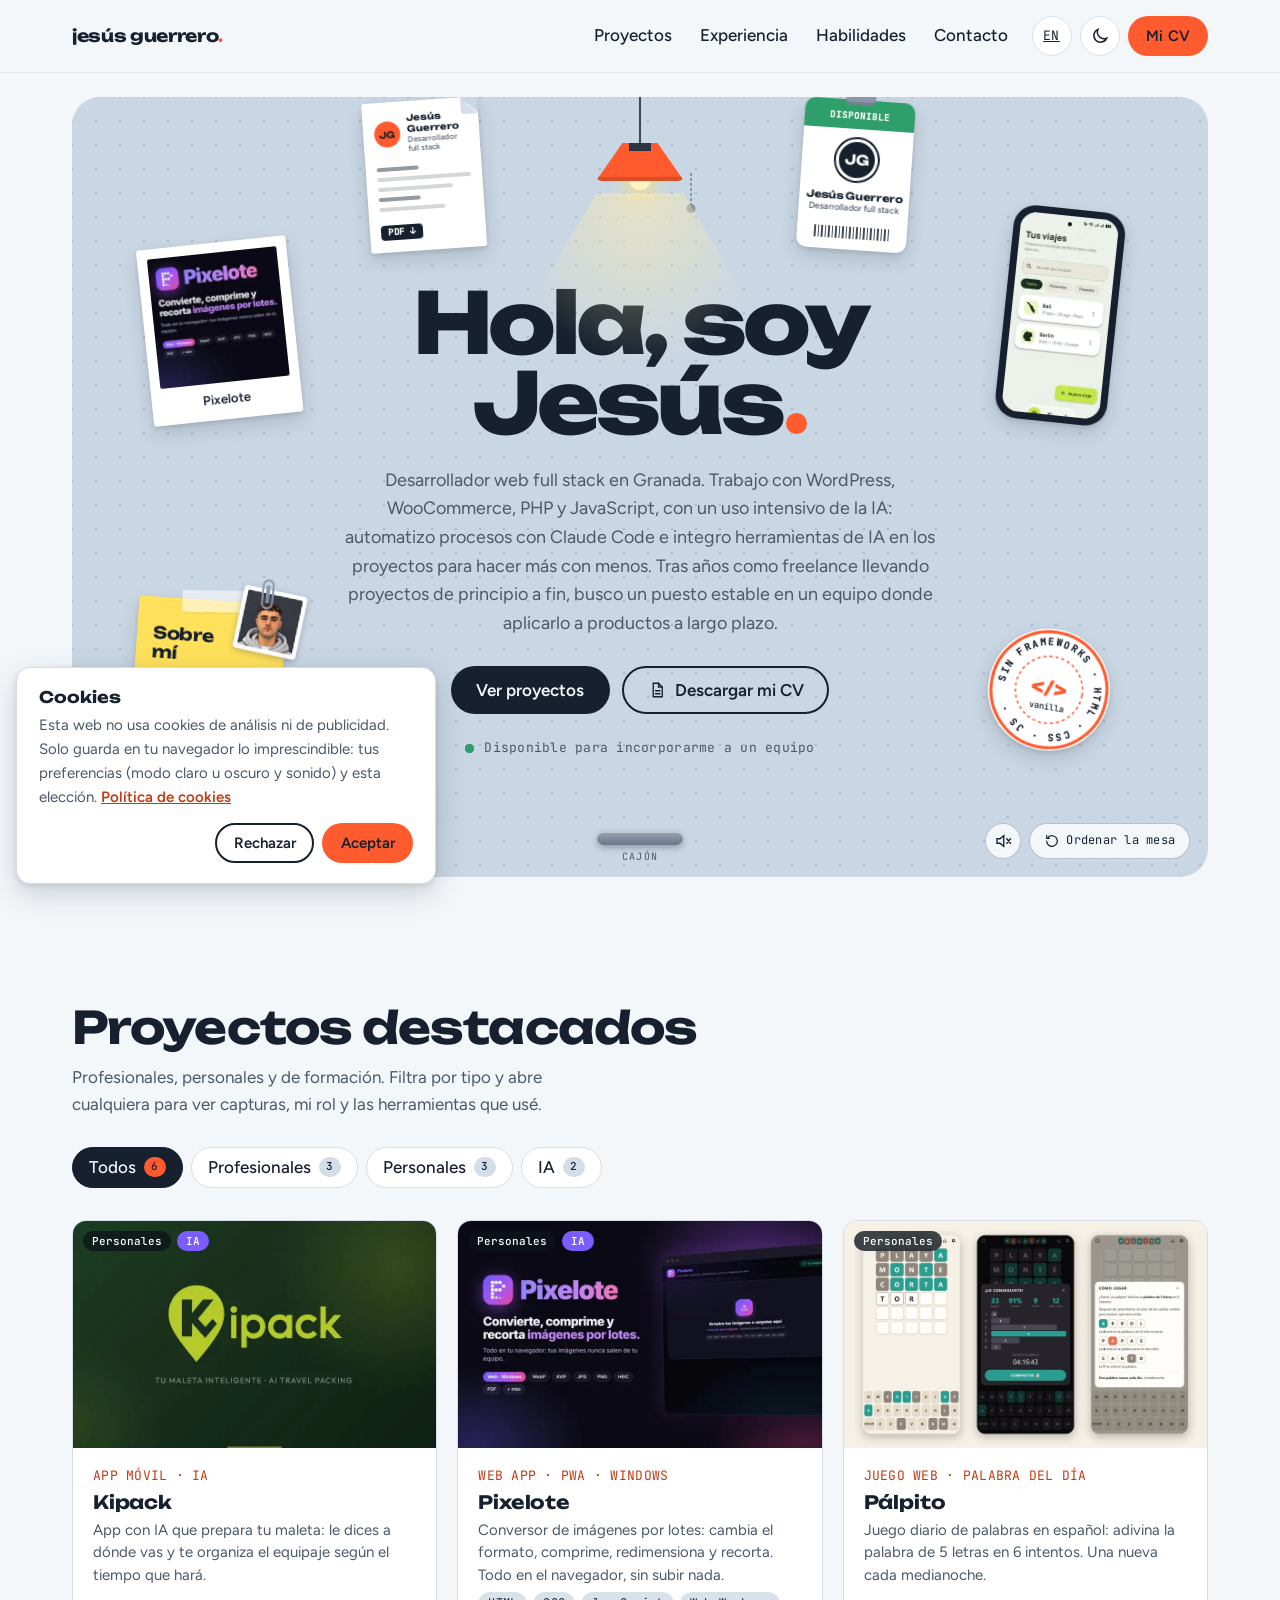
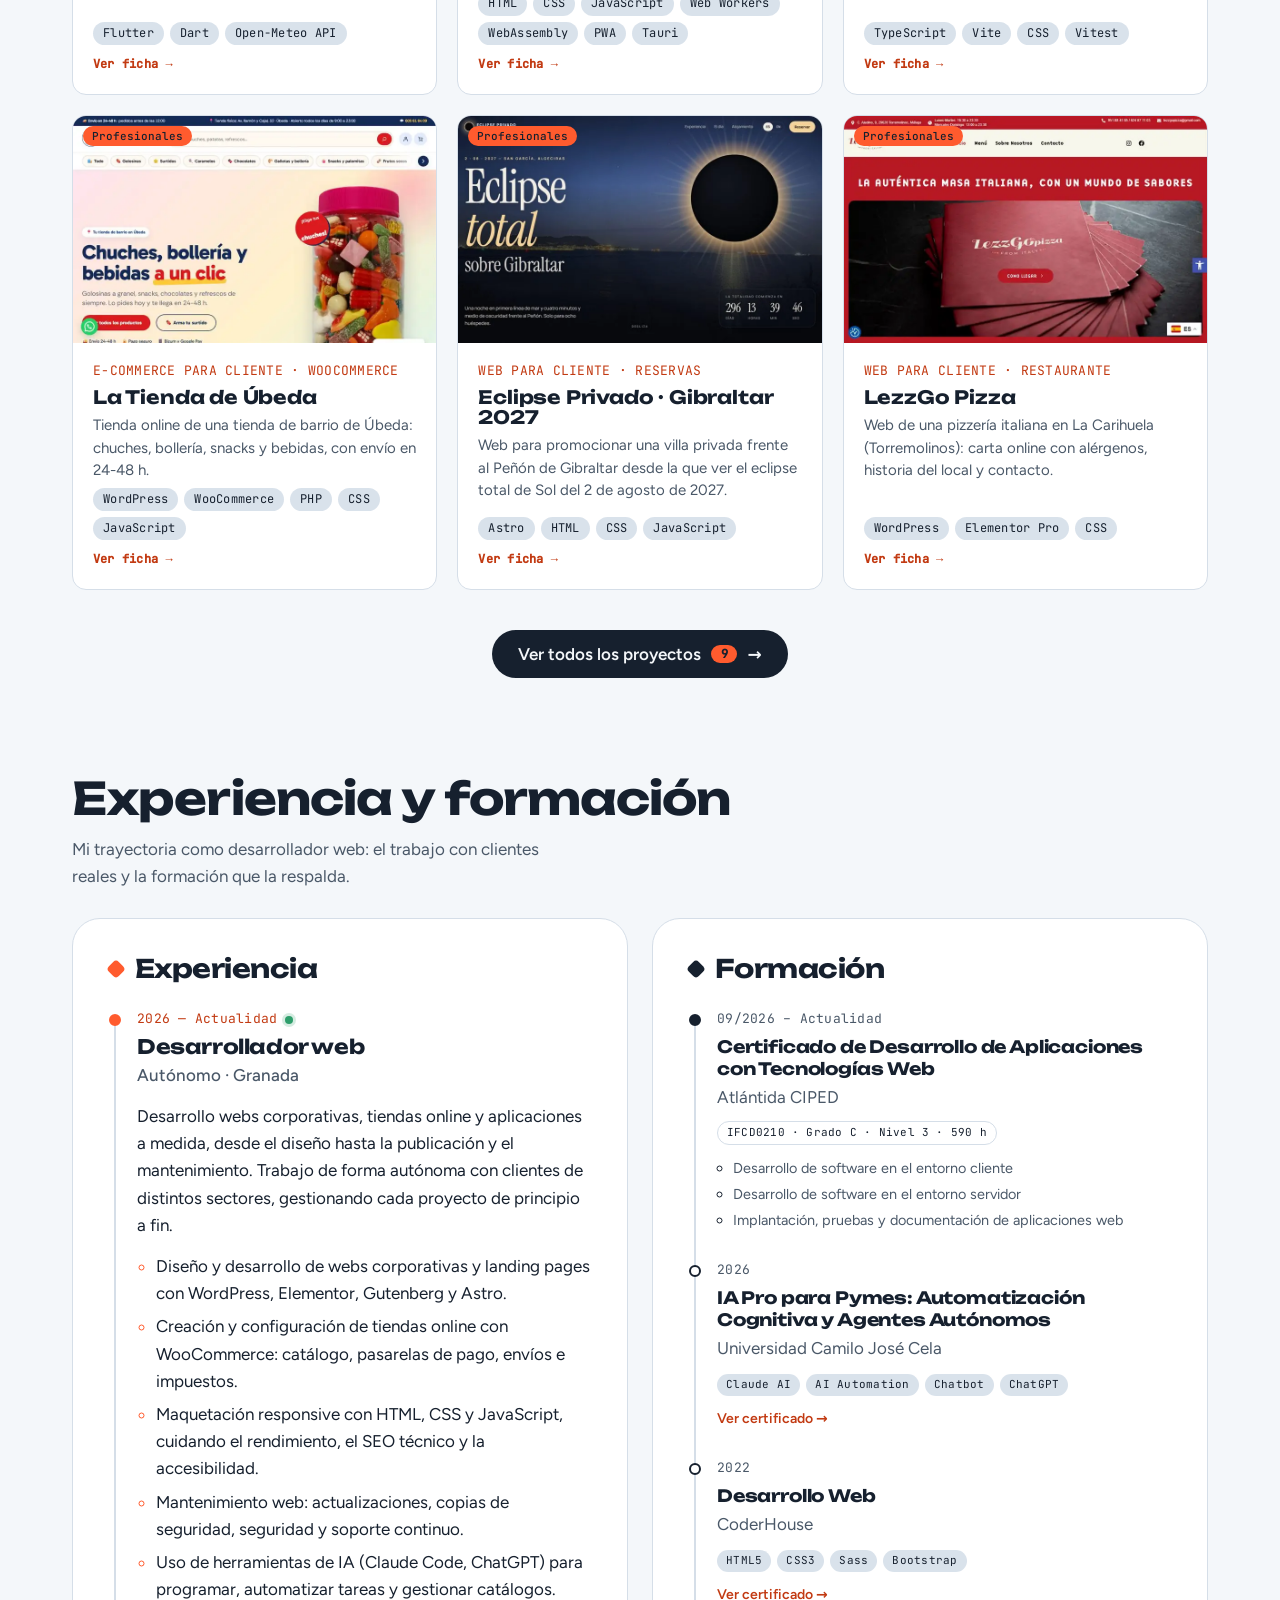
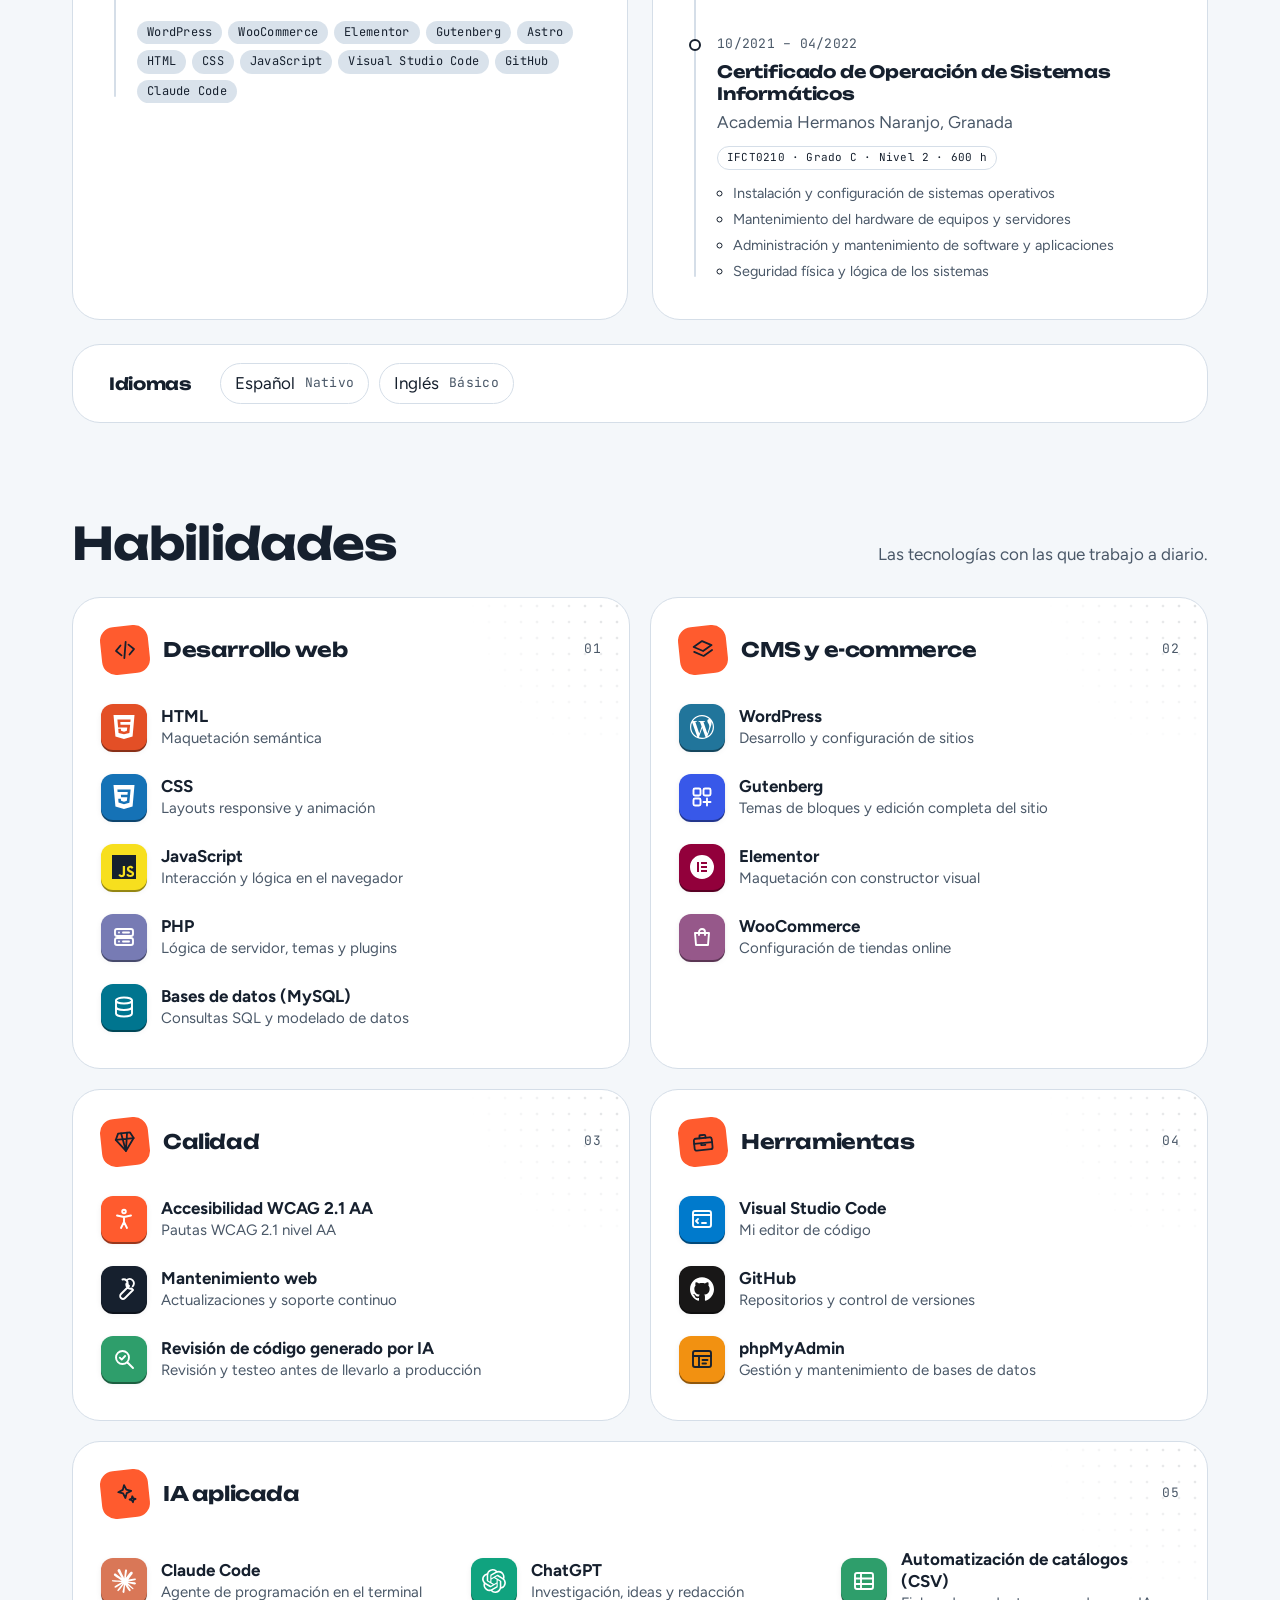
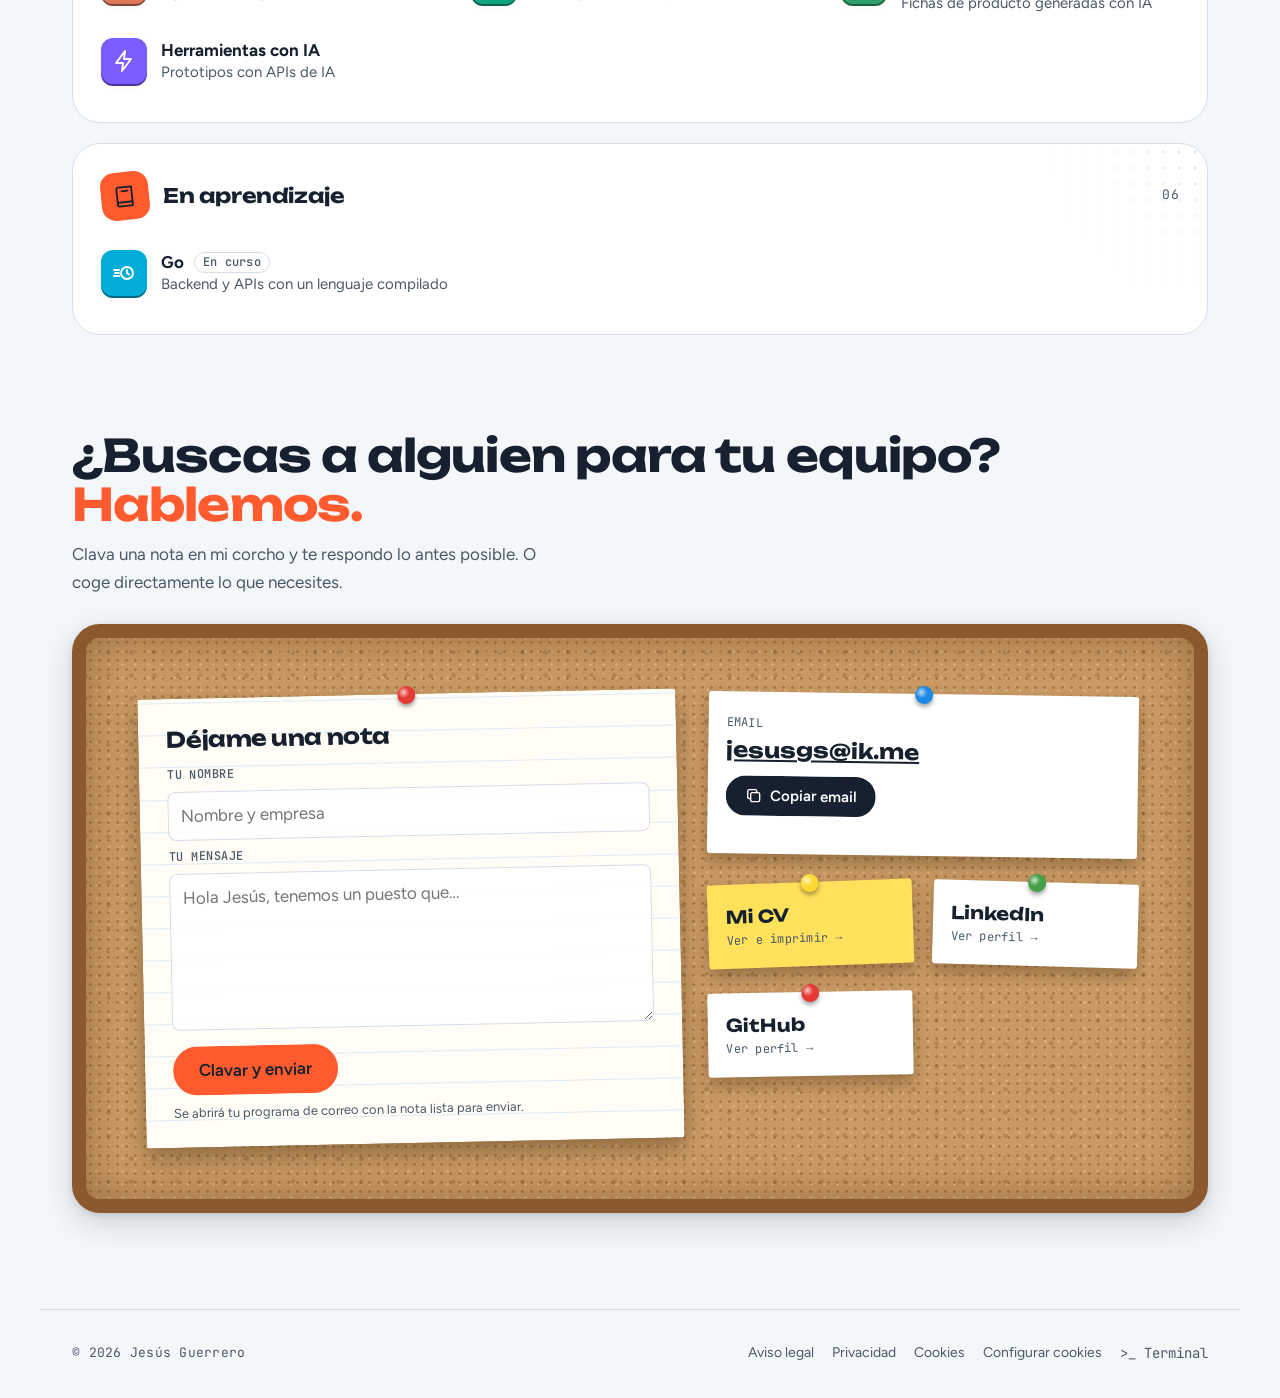
==== commit 158fc045: "se añadio cambios en texto" ====
--- a/index.html
+++ b/index.html
@@ -4,7 +4,7 @@
   <meta charset="utf-8">
   <meta name="viewport" content="width=device-width, initial-scale=1">
   <title>Jesús Guerrero Sances · Desarrollador web en Granada</title>
-  <meta name="description" content="Portfolio de Jesús David Guerrero Sances, desarrollador web en Granada. WordPress, WooCommerce y JavaScript.">
+  <meta name="description" content="Portfolio de Jesús David Guerrero Sances, desarrollador web full stack en Granada. WordPress, WooCommerce, PHP, JavaScript e IA aplicada.">
   <meta name="color-scheme" content="light dark">
   <meta name="theme-color" content="#F4F7FA" media="(prefers-color-scheme: light)">
   <meta name="theme-color" content="#0E141C" media="(prefers-color-scheme: dark)">
@@ -22,7 +22,7 @@
   <meta property="og:locale" content="es_ES">
   <meta property="og:locale:alternate" content="en_GB">
   <meta property="og:title" content="Jesús Guerrero Sances · Desarrollador web en Granada">
-  <meta property="og:description" content="Portfolio de Jesús David Guerrero Sances, desarrollador web en Granada. WordPress, WooCommerce y JavaScript.">
+  <meta property="og:description" content="Portfolio de Jesús David Guerrero Sances, desarrollador web full stack en Granada. WordPress, WooCommerce, PHP, JavaScript e IA aplicada.">
   <meta property="og:type" content="website">
   <meta property="og:site_name" content="Jesús Guerrero">
   <meta property="og:url" content="https://jesusgs.es/">
@@ -34,7 +34,7 @@
   <meta property="og:image:alt" content="Jesús Guerrero, desarrollador web en Granada">
   <meta name="twitter:card" content="summary_large_image">
   <meta name="twitter:title" content="Jesús Guerrero Sances · Desarrollador web en Granada">
-  <meta name="twitter:description" content="Portfolio de Jesús David Guerrero Sances, desarrollador web en Granada. WordPress, WooCommerce y JavaScript.">
+  <meta name="twitter:description" content="Portfolio de Jesús David Guerrero Sances, desarrollador web full stack en Granada. WordPress, WooCommerce, PHP, JavaScript e IA aplicada.">
   <meta name="twitter:site" content="@jesusgs03">
   <meta name="twitter:image" content="https://jesusgs.es/og-image.jpg">
   <meta name="twitter:image:alt" content="Jesús Guerrero, desarrollador web en Granada">
@@ -79,7 +79,7 @@
           "familyName": "Guerrero Sances",
           "url": "https://jesusgs.es/",
           "image": "https://jesusgs.es/img/personal/avatar-lg.webp",
-          "jobTitle": "Desarrollador web",
+          "jobTitle": "Desarrollador web full stack",
           "address": {
             "@type": "PostalAddress",
             "addressLocality": "Granada",
@@ -91,7 +91,10 @@
             "WooCommerce",
             "JavaScript",
             "HTML",
-            "CSS"
+            "CSS",
+            "PHP",
+            "MySQL",
+            "Claude Code"
           ],
           "knowsLanguage": [
             "es",
